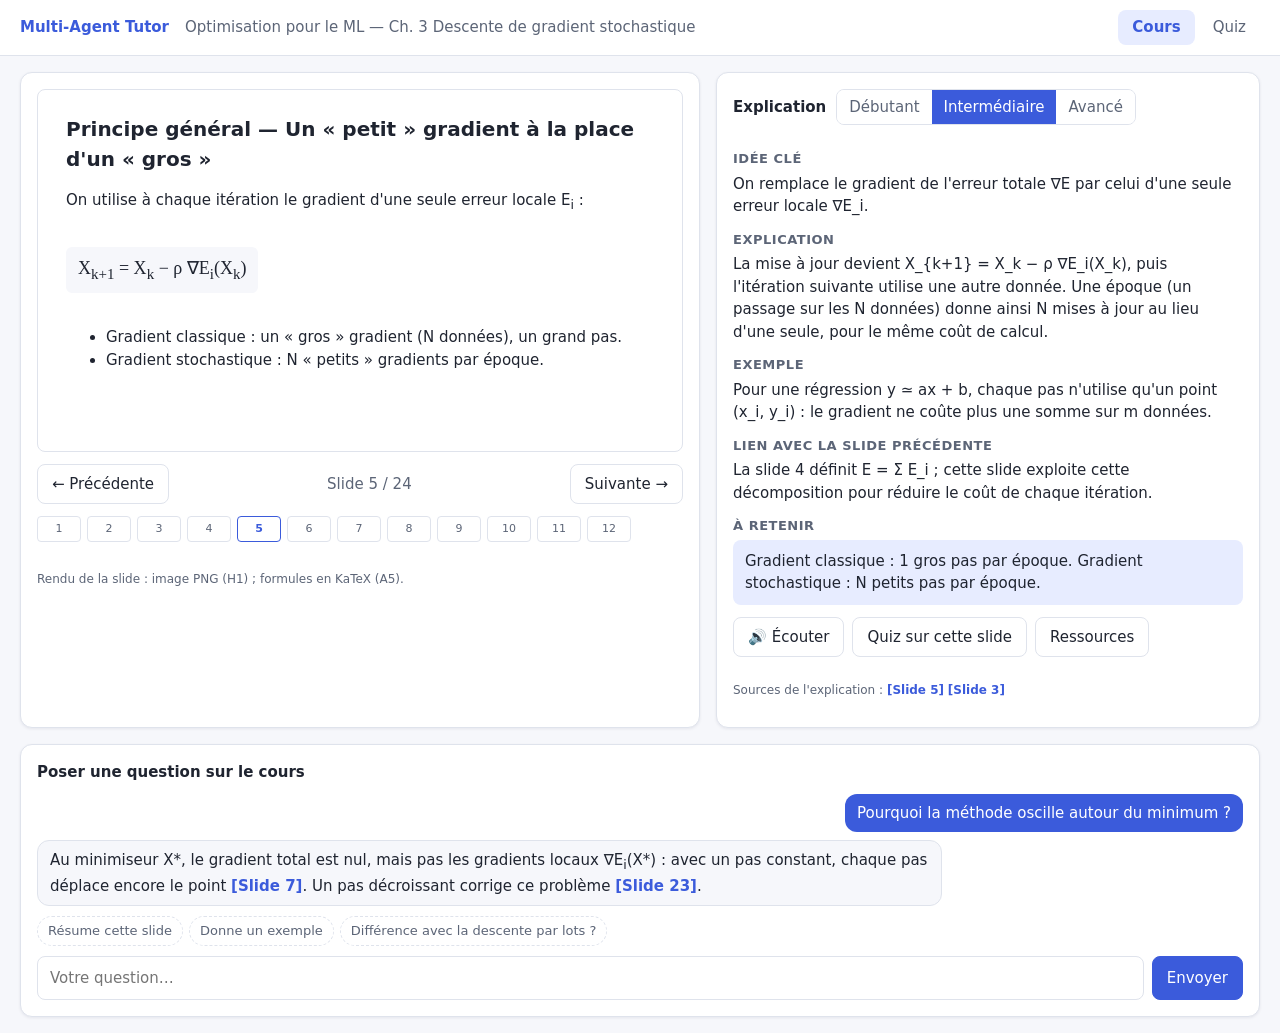
==== docs/maquettes/cours.html @ 53d35fce "[D2] maquettes HTML des pages Cours et Quiz (+ flashcards) pour Ali" ====
<!doctype html>
<html lang="fr">
<head>
<meta charset="utf-8">
<meta name="viewport" content="width=device-width, initial-scale=1">
<title>Maquette D2 — Page Cours</title>
<link rel="stylesheet" href="maquettes.css">
</head>
<body>
<!-- D2 — Maquette de la page Cours (pour Ali, A5).
     Données d'exemple : cours ml_gradient_stochastique_esprit_fr, slide 5. -->
<header class="barre">
  <span class="logo">Multi-Agent Tutor</span>
  <span class="titre-cours">Optimisation pour le ML — Ch. 3 Descente de gradient stochastique</span>
  <nav class="onglets">
    <a href="cours.html" class="actif">Cours</a>
    <a href="quiz.html">Quiz</a>
  </nav>
</header>

<main class="page-cours">
  <!-- Gauche : la slide et la navigation slide par slide -->
  <section class="carte zone-slide" aria-label="Slide courante">
    <div class="slide">
      <h3>Principe général — Un « petit » gradient à la place d'un « gros »</h3>
      <p>On utilise à chaque itération le gradient d'une seule erreur locale E<sub>i</sub> :</p>
      <p class="formule">X<sub>k+1</sub> = X<sub>k</sub> − ρ ∇E<sub>i</sub>(X<sub>k</sub>)</p>
      <ul>
        <li>Gradient classique : un « gros » gradient (N données), un grand pas.</li>
        <li>Gradient stochastique : N « petits » gradients par époque.</li>
      </ul>
    </div>
    <div class="navigation">
      <button class="bouton" id="precedente">← Précédente</button>
      <span class="position" id="position">Slide 5 / 24</span>
      <button class="bouton" id="suivante">Suivante →</button>
    </div>
    <div class="miniatures" aria-label="Miniatures">
      <span>1</span><span>2</span><span>3</span><span>4</span><span class="courante">5</span><span>6</span><span>7</span><span>8</span><span>9</span><span>10</span><span>11</span><span>12</span>
    </div>
    <p class="note">Rendu de la slide : image PNG (H1) ; formules en KaTeX (A5).</p>
  </section>

  <!-- Droite : explication de l'agent Explainer (O2), 3 niveaux -->
  <section class="carte zone-explication" aria-label="Explication">
    <div style="display:flex;align-items:center;gap:10px;flex-wrap:wrap">
      <strong>Explication</strong>
      <div class="niveaux" role="group" aria-label="Niveau">
        <button data-niveau="debutant">Débutant</button>
        <button data-niveau="intermediaire" class="actif">Intermédiaire</button>
        <button data-niveau="avance">Avancé</button>
      </div>
    </div>
    <div class="explication" id="explication"></div>
    <div class="outils">
      <button class="bouton">🔊 Écouter</button>
      <button class="bouton">Quiz sur cette slide</button>
      <button class="bouton">Ressources</button>
    </div>
    <p class="note">Sources de l'explication : <a class="source" href="#">[Slide 5]</a> <a class="source" href="#">[Slide 3]</a></p>
  </section>

  <!-- Bas : chat Q&A (B3) avec citations [Slide N] -->
  <section class="carte zone-chat" aria-label="Chat">
    <strong>Poser une question sur le cours</strong>
    <div class="messages">
      <div class="message utilisateur">Pourquoi la méthode oscille autour du minimum ?</div>
      <div class="message tuteur">Au minimiseur X*, le gradient total est nul, mais pas les gradients locaux ∇E<sub>i</sub>(X*) : avec un pas constant, chaque pas déplace encore le point <a class="source" href="#">[Slide 7]</a>. Un pas décroissant corrige ce problème <a class="source" href="#">[Slide 23]</a>.</div>
    </div>
    <div class="suggestions">
      <button>Résume cette slide</button>
      <button>Donne un exemple</button>
      <button>Différence avec la descente par lots ?</button>
    </div>
    <form class="saisie" onsubmit="return false">
      <input type="text" placeholder="Votre question…" aria-label="Votre question">
      <button class="bouton primaire">Envoyer</button>
    </form>
  </section>
</main>

<script>
  // Contenu d'exemple : structure de l'Explainer (O2) — idée clé, explication, exemple, lien, à retenir.
  const textes = {
    debutant: {
      idee: "Au lieu de regarder toutes les données avant chaque pas, on en regarde une seule.",
      explication: "Imaginez descendre une colline dans le brouillard : plutôt que d'interroger 1 000 personnes sur la pente, vous demandez à une seule personne à chaque pas. Chaque conseil est moins précis, mais vous avancez beaucoup plus vite.",
      exemple: "Avec 1 million de photos, la méthode classique les parcourt toutes pour faire un seul pas ; la méthode stochastique fait 1 million de petits pas pendant le même temps.",
      lien: "La slide précédente montrait l'erreur totale E comme une somme d'erreurs locales E_i : ici, on n'utilise qu'un seul de ces morceaux à la fois.",
      retenir: "Un petit pas par donnée, beaucoup de pas : plus rapide, mais plus « bruité »."
    },
    intermediaire: {
      idee: "On remplace le gradient de l'erreur totale ∇E par celui d'une seule erreur locale ∇E_i.",
      explication: "La mise à jour devient X_{k+1} = X_k − ρ ∇E_i(X_k), puis l'itération suivante utilise une autre donnée. Une époque (un passage sur les N données) donne ainsi N mises à jour au lieu d'une seule, pour le même coût de calcul.",
      exemple: "Pour une régression y ≃ ax + b, chaque pas n'utilise qu'un point (x_i, y_i) : le gradient ne coûte plus une somme sur m données.",
      lien: "La slide 4 définit E = Σ E_i ; cette slide exploite cette décomposition pour réduire le coût de chaque itération.",
      retenir: "Gradient classique : 1 gros pas par époque. Gradient stochastique : N petits pas par époque."
    },
    avance: {
      idee: "∇E_I, avec I tiré uniformément, est un estimateur sans biais de (1/N) ∇E.",
      explication: "E[∇E_I(X)] = (1/N) Σ ∇E_i(X) = (1/N) ∇E(X) : en moyenne, un pas stochastique est un pas de descente classique (à l'échelle 1/N près). La variance de l'estimateur rend la trajectoire bruitée ; au minimiseur, ∇E(X*) = 0 mais ∇E_i(X*) ≠ 0, d'où une oscillation à pas constant.",
      exemple: "Coût par itération O(1) au lieu de O(N) ; la convergence vers X* demande un pas décroissant vérifiant Σ ρ_k = ∞ et Σ ρ_k² < ∞.",
      lien: "Formalise la slide 3 (coût de la somme sur m données) et prépare la slide 7 (pourquoi la méthode fonctionne).",
      retenir: "Estimateur sans biais, mais de variance non nulle : compromis vitesse / précision, réglé par ρ."
    }
  };
  const zone = document.getElementById("explication");
  function afficher(niveau) {
    const t = textes[niveau];
    zone.innerHTML =
      `<h4>Idée clé</h4><p>${t.idee}</p>` +
      `<h4>Explication</h4><p>${t.explication}</p>` +
      `<h4>Exemple</h4><p>${t.exemple}</p>` +
      `<h4>Lien avec la slide précédente</h4><p>${t.lien}</p>` +
      `<h4>À retenir</h4><p class="a-retenir">${t.retenir}</p>`;
    document.querySelectorAll(".niveaux button").forEach(b => b.classList.toggle("actif", b.dataset.niveau === niveau));
  }
  document.querySelectorAll(".niveaux button").forEach(b => b.addEventListener("click", () => afficher(b.dataset.niveau)));
  afficher("intermediaire");

  // Navigation factice (la maquette ne contient qu'une slide).
  let numero = 5;
  const total = 24;
  const position = document.getElementById("position");
  function bouger(delta) {
    numero = Math.min(total, Math.max(1, numero + delta));
    position.textContent = `Slide ${numero} / ${total}`;
  }
  document.getElementById("precedente").addEventListener("click", () => bouger(-1));
  document.getElementById("suivante").addEventListener("click", () => bouger(1));
</script>
</body>
</html>
---- docs/maquettes/maquettes.css ----
/* D2 — Styles communs des maquettes (Cours, Quiz).
   Couleurs provisoires : à remplacer par la charte de Both (D1, docs/charte.md). */
:root {
  --fond: #f6f7fb;
  --surface: #ffffff;
  --bord: #dfe3ec;
  --texte: #1f2430;
  --texte-doux: #5c6577;
  --primaire: #3b5bdb;
  --primaire-doux: #e7ecff;
  --succes: #2f9e44;
  --succes-doux: #e6f6ea;
  --erreur: #e03131;
  --erreur-doux: #fdeaea;
  --rayon: 12px;
  --ombre: 0 1px 3px rgba(20, 30, 60, 0.08);
}
* { box-sizing: border-box; }
body {
  margin: 0;
  font-family: "Segoe UI", system-ui, -apple-system, sans-serif;
  background: var(--fond);
  color: var(--texte);
  font-size: 15px;
  line-height: 1.5;
}

/* Barre du haut */
.barre {
  display: flex; align-items: center; gap: 16px;
  padding: 10px 20px; background: var(--surface); border-bottom: 1px solid var(--bord);
}
.logo { font-weight: 700; color: var(--primaire); }
.titre-cours { color: var(--texte-doux); }
.onglets { margin-left: auto; display: flex; gap: 4px; }
.onglets a {
  padding: 6px 14px; border-radius: 8px; text-decoration: none; color: var(--texte-doux);
}
.onglets a.actif { background: var(--primaire-doux); color: var(--primaire); font-weight: 600; }

/* Éléments communs */
.carte { background: var(--surface); border: 1px solid var(--bord); border-radius: var(--rayon); box-shadow: var(--ombre); }
.bouton {
  border: 1px solid var(--bord); background: var(--surface); color: var(--texte);
  padding: 8px 14px; border-radius: 8px; cursor: pointer; font: inherit;
}
.bouton.primaire { background: var(--primaire); border-color: var(--primaire); color: #fff; }
.bouton:disabled { opacity: 0.45; cursor: default; }
.etiquette {
  display: inline-block; padding: 2px 8px; border-radius: 999px; font-size: 12px;
  background: var(--primaire-doux); color: var(--primaire);
}
.note { font-size: 12px; color: var(--texte-doux); }
.source { color: var(--primaire); font-weight: 600; text-decoration: none; }

/* ----- Page Cours ----- */
.page-cours {
  display: grid; gap: 16px; padding: 16px 20px;
  grid-template-columns: minmax(0, 1.25fr) minmax(0, 1fr);
  grid-template-rows: auto auto;
  max-width: 1400px; margin: 0 auto;
}
.zone-slide { padding: 16px; display: flex; flex-direction: column; gap: 12px; }
.slide {
  aspect-ratio: 16 / 9; border: 1px solid var(--bord); border-radius: 8px;
  background: #fff; padding: 24px 28px; overflow: hidden;
}
.slide h3 { margin: 0 0 10px; font-size: 20px; }
.slide .formule {
  font-family: "Cambria Math", "Times New Roman", serif; font-size: 18px;
  background: var(--fond); padding: 8px 12px; border-radius: 6px; display: inline-block;
}
.navigation { display: flex; align-items: center; gap: 8px; }
.navigation .position { margin: 0 auto; color: var(--texte-doux); }
.miniatures { display: flex; gap: 6px; overflow-x: auto; padding-bottom: 4px; }
.miniatures span {
  flex: 0 0 44px; height: 26px; border: 1px solid var(--bord); border-radius: 4px;
  font-size: 11px; display: grid; place-items: center; color: var(--texte-doux); background: #fff;
}
.miniatures span.courante { border-color: var(--primaire); color: var(--primaire); font-weight: 700; }

.zone-explication { padding: 16px; display: flex; flex-direction: column; gap: 12px; }
.niveaux { display: inline-flex; border: 1px solid var(--bord); border-radius: 8px; overflow: hidden; }
.niveaux button {
  border: 0; background: var(--surface); padding: 6px 12px; cursor: pointer; font: inherit; color: var(--texte-doux);
}
.niveaux button.actif { background: var(--primaire); color: #fff; }
.explication h4 { margin: 12px 0 4px; font-size: 13px; text-transform: uppercase; letter-spacing: 0.04em; color: var(--texte-doux); }
.explication p { margin: 0; }
.a-retenir { background: var(--primaire-doux); border-radius: 8px; padding: 10px 12px; }
.outils { display: flex; gap: 8px; flex-wrap: wrap; }

.zone-chat { grid-column: 1 / -1; padding: 16px; display: flex; flex-direction: column; gap: 10px; }
.messages { display: flex; flex-direction: column; gap: 8px; max-height: 220px; overflow-y: auto; }
.message { max-width: 75%; padding: 8px 12px; border-radius: 12px; }
.message.utilisateur { align-self: flex-end; background: var(--primaire); color: #fff; }
.message.tuteur { align-self: flex-start; background: var(--fond); border: 1px solid var(--bord); }
.saisie { display: flex; gap: 8px; }
.saisie input {
  flex: 1; padding: 10px 12px; border: 1px solid var(--bord); border-radius: 8px; font: inherit;
}
.suggestions { display: flex; gap: 6px; flex-wrap: wrap; }
.suggestions button {
  border: 1px dashed var(--bord); background: transparent; border-radius: 999px; padding: 4px 10px;
  cursor: pointer; font: inherit; font-size: 13px; color: var(--texte-doux);
}

/* ----- Page Quiz ----- */
.page-quiz { max-width: 760px; margin: 0 auto; padding: 20px; display: flex; flex-direction: column; gap: 16px; }
.entete-quiz { display: flex; align-items: center; gap: 12px; }
.modes { margin-left: auto; }
.progression { height: 6px; background: var(--bord); border-radius: 999px; overflow: hidden; }
.progression div { height: 100%; background: var(--primaire); }
.question { padding: 20px; display: flex; flex-direction: column; gap: 14px; }
.question h2 { margin: 0; font-size: 19px; }
.choix { display: flex; flex-direction: column; gap: 8px; }
.choix button {
  text-align: left; padding: 12px 14px; border: 1px solid var(--bord); border-radius: 10px;
  background: var(--surface); cursor: pointer; font: inherit;
}
.choix button.bonne { border-color: var(--succes); background: var(--succes-doux); }
.choix button.mauvaise { border-color: var(--erreur); background: var(--erreur-doux); }
.feedback { border-radius: 10px; padding: 12px 14px; display: none; }
.feedback.visible { display: block; }
.feedback.ok { background: var(--succes-doux); }
.feedback.ko { background: var(--erreur-doux); }
.pied-quiz { display: flex; justify-content: space-between; align-items: center; }

.score { padding: 24px; text-align: center; display: none; }
.score .valeur { font-size: 44px; font-weight: 700; color: var(--primaire); }
.score ul { text-align: left; display: inline-block; }

.flashcards { display: none; flex-direction: column; align-items: center; gap: 14px; }
.flashcard {
  width: 100%; min-height: 220px; padding: 28px; display: grid; place-items: center; text-align: center;
  cursor: pointer; font-size: 18px;
}
.flashcard .face { color: var(--texte-doux); font-size: 12px; text-transform: uppercase; display: block; margin-bottom: 8px; }
.evaluation { display: flex; gap: 8px; }

@media (max-width: 900px) {
  .page-cours { grid-template-columns: minmax(0, 1fr); padding: 12px 16px; }
  .barre { flex-wrap: wrap; }
  .slide { aspect-ratio: auto; }
}
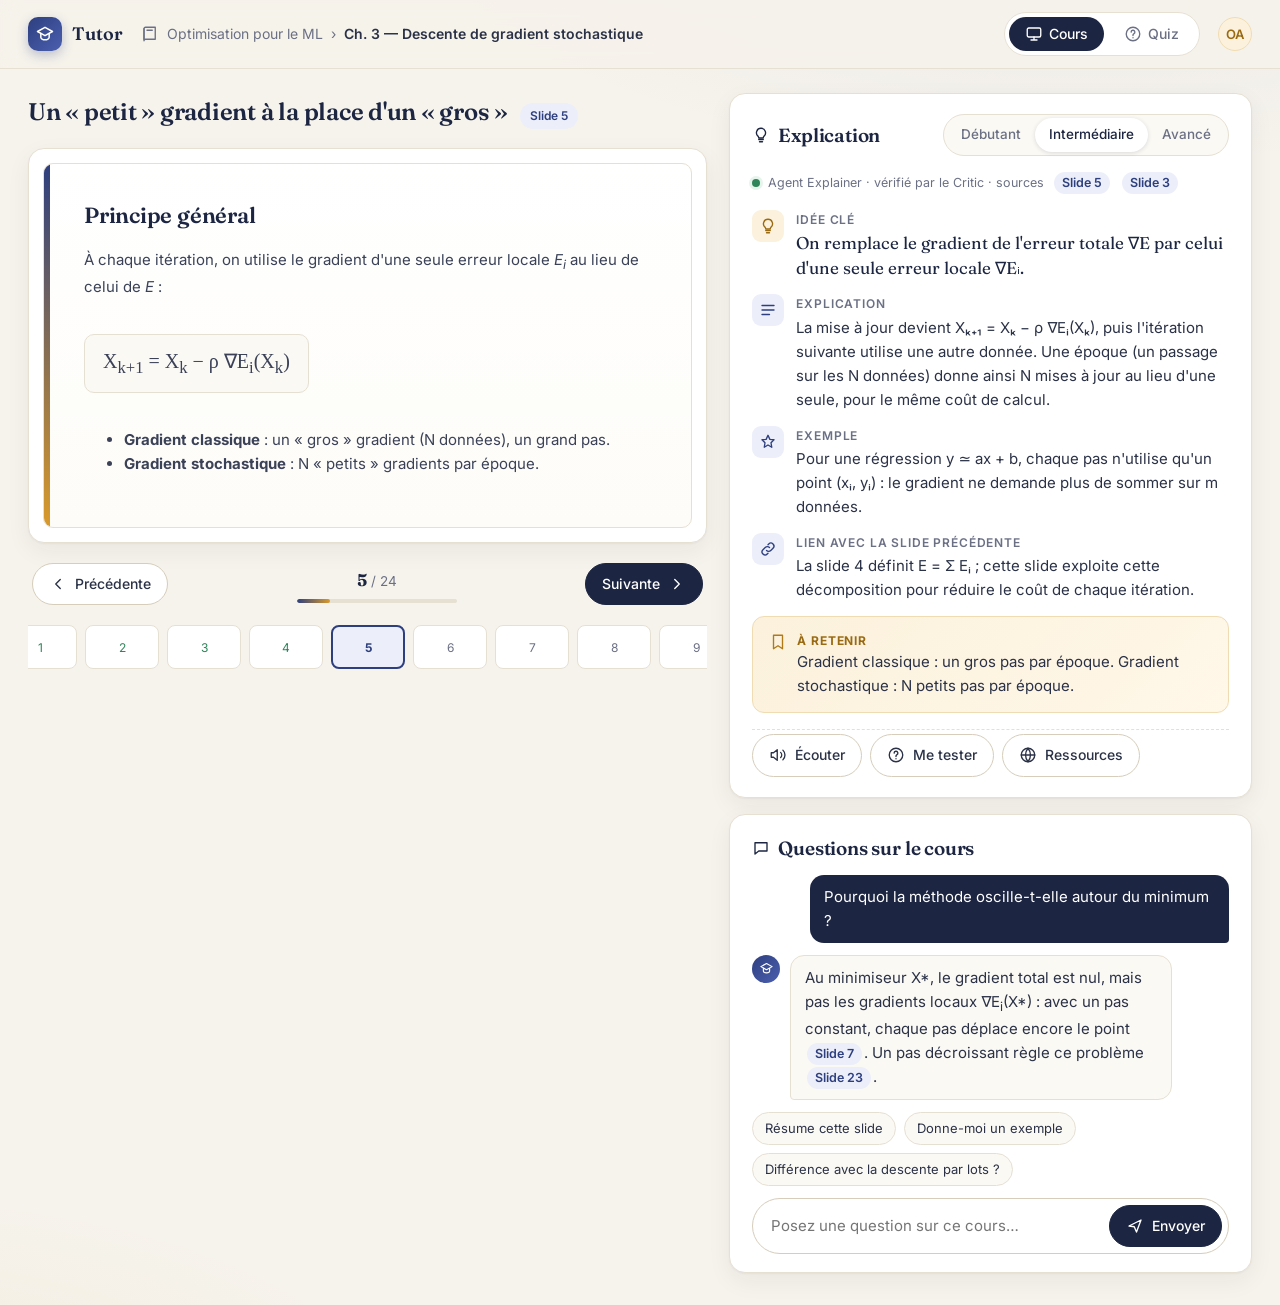
==== commit 25a2e625: "[D2] maquettes Cours et Quiz : design élégant (Fraunces/Inter, palette encre et ambre)" ====
--- a/docs/maquettes/cours.html
+++ b/docs/maquettes/cours.html
@@ -4,130 +4,179 @@
 <meta charset="utf-8">
 <meta name="viewport" content="width=device-width, initial-scale=1">
 <title>Maquette D2 — Page Cours</title>
+<link rel="preconnect" href="https://fonts.googleapis.com">
+<link href="https://fonts.googleapis.com/css2?family=Fraunces:opsz,wght@9..144,500;9..144,600&family=Inter:wght@400;500;600;700&display=swap" rel="stylesheet">
 <link rel="stylesheet" href="maquettes.css">
 </head>
 <body>
 <!-- D2 — Maquette de la page Cours (pour Ali, A5).
      Données d'exemple : cours ml_gradient_stochastique_esprit_fr, slide 5. -->
+<svg width="0" height="0" style="position:absolute" aria-hidden="true">
+  <symbol id="i-livre" viewBox="0 0 24 24"><path d="M4 5a2 2 0 0 1 2-2h13v16H6a2 2 0 0 0-2 2z"/><path d="M4 19V5"/><path d="M8 7h7"/></symbol>
+  <symbol id="i-cours" viewBox="0 0 24 24"><rect x="3" y="4" width="18" height="12" rx="2"/><path d="M8 20h8M12 16v4"/></symbol>
+  <symbol id="i-quiz" viewBox="0 0 24 24"><circle cx="12" cy="12" r="9"/><path d="M9.5 9.5a2.5 2.5 0 1 1 3.5 2.3c-.6.3-1 .9-1 1.6V14"/><path d="M12 17h.01"/></symbol>
+  <symbol id="i-gauche" viewBox="0 0 24 24"><path d="M15 6l-6 6 6 6"/></symbol>
+  <symbol id="i-droite" viewBox="0 0 24 24"><path d="M9 6l6 6-6 6"/></symbol>
+  <symbol id="i-ampoule" viewBox="0 0 24 24"><path d="M9 18h6M10 21h4"/><path d="M12 3a6 6 0 0 0-4 10.5c.7.7 1 1.4 1 2.5h6c0-1.1.3-1.8 1-2.5A6 6 0 0 0 12 3z"/></symbol>
+  <symbol id="i-texte" viewBox="0 0 24 24"><path d="M4 6h16M4 12h16M4 18h10"/></symbol>
+  <symbol id="i-exemple" viewBox="0 0 24 24"><path d="M12 3l2.5 5.5L20 9l-4 4 1 6-5-3-5 3 1-6-4-4 5.5-.5z"/></symbol>
+  <symbol id="i-lien" viewBox="0 0 24 24"><path d="M10 14a4 4 0 0 0 5.7 0l3-3a4 4 0 0 0-5.7-5.7l-1 1"/><path d="M14 10a4 4 0 0 0-5.7 0l-3 3a4 4 0 0 0 5.7 5.7l1-1"/></symbol>
+  <symbol id="i-marque" viewBox="0 0 24 24"><path d="M6 3h12v18l-6-4-6 4z"/></symbol>
+  <symbol id="i-son" viewBox="0 0 24 24"><path d="M11 5L6 9H3v6h3l5 4z"/><path d="M15.5 8.5a5 5 0 0 1 0 7M18.5 5.5a9 9 0 0 1 0 13"/></symbol>
+  <symbol id="i-ressource" viewBox="0 0 24 24"><circle cx="12" cy="12" r="9"/><path d="M3 12h18M12 3a14 14 0 0 1 0 18M12 3a14 14 0 0 0 0 18"/></symbol>
+  <symbol id="i-chat" viewBox="0 0 24 24"><path d="M4 5h16v11H9l-5 4z"/></symbol>
+  <symbol id="i-envoyer" viewBox="0 0 24 24"><path d="M4 12l16-8-6 16-3-7z"/></symbol>
+  <symbol id="i-tuteur" viewBox="0 0 24 24"><path d="M3 9l9-5 9 5-9 5z"/><path d="M7 11.5V16c0 1.5 2.2 3 5 3s5-1.5 5-3v-4.5"/></symbol>
+</svg>
+
 <header class="barre">
-  <span class="logo">Multi-Agent Tutor</span>
-  <span class="titre-cours">Optimisation pour le ML — Ch. 3 Descente de gradient stochastique</span>
+  <a class="marque" href="cours.html">
+    <span class="marque-logo"><svg class="icone"><use href="#i-tuteur"/></svg></span>
+    <span class="marque-nom">Tutor</span>
+  </a>
+  <div class="fil">
+    <svg class="icone"><use href="#i-livre"/></svg>
+    <span>Optimisation pour le ML</span><span>›</span>
+    <strong>Ch. 3 — Descente de gradient stochastique</strong>
+  </div>
   <nav class="onglets">
-    <a href="cours.html" class="actif">Cours</a>
-    <a href="quiz.html">Quiz</a>
+    <a href="cours.html" class="actif"><svg class="icone"><use href="#i-cours"/></svg>Cours</a>
+    <a href="quiz.html"><svg class="icone"><use href="#i-quiz"/></svg>Quiz</a>
   </nav>
+  <span class="avatar" title="Étudiant">OA</span>
 </header>
 
 <main class="page-cours">
-  <!-- Gauche : la slide et la navigation slide par slide -->
-  <section class="carte zone-slide" aria-label="Slide courante">
-    <div class="slide">
-      <h3>Principe général — Un « petit » gradient à la place d'un « gros »</h3>
-      <p>On utilise à chaque itération le gradient d'une seule erreur locale E<sub>i</sub> :</p>
-      <p class="formule">X<sub>k+1</sub> = X<sub>k</sub> − ρ ∇E<sub>i</sub>(X<sub>k</sub>)</p>
-      <ul>
-        <li>Gradient classique : un « gros » gradient (N données), un grand pas.</li>
-        <li>Gradient stochastique : N « petits » gradients par époque.</li>
-      </ul>
+  <!-- Gauche : la slide et la navigation -->
+  <div class="colonne">
+    <div class="entete-slide">
+      <h1>Un « petit » gradient à la place d'un « gros »</h1>
+      <span class="pastille">Slide 5</span>
     </div>
+    <section class="carte cadre-slide" aria-label="Slide courante">
+      <div class="slide">
+        <h3>Principe général</h3>
+        <p>À chaque itération, on utilise le gradient d'une seule erreur locale <em>E<sub>i</sub></em> au lieu de celui de <em>E</em> :</p>
+        <p class="formule">X<sub>k+1</sub> = X<sub>k</sub> − ρ ∇E<sub>i</sub>(X<sub>k</sub>)</p>
+        <ul>
+          <li><strong>Gradient classique</strong> : un « gros » gradient (N données), un grand pas.</li>
+          <li><strong>Gradient stochastique</strong> : N « petits » gradients par époque.</li>
+        </ul>
+      </div>
+    </section>
     <div class="navigation">
-      <button class="bouton" id="precedente">← Précédente</button>
-      <span class="position" id="position">Slide 5 / 24</span>
-      <button class="bouton" id="suivante">Suivante →</button>
+      <button class="bouton" id="precedente"><svg class="icone"><use href="#i-gauche"/></svg>Précédente</button>
+      <div class="position">
+        <div><strong id="numero">5</strong> / 24</div>
+        <div class="barre-progression"><div id="progression" style="width:21%"></div></div>
+      </div>
+      <button class="bouton primaire" id="suivante">Suivante<svg class="icone"><use href="#i-droite"/></svg></button>
     </div>
-    <div class="miniatures" aria-label="Miniatures">
-      <span>1</span><span>2</span><span>3</span><span>4</span><span class="courante">5</span><span>6</span><span>7</span><span>8</span><span>9</span><span>10</span><span>11</span><span>12</span>
-    </div>
-    <p class="note">Rendu de la slide : image PNG (H1) ; formules en KaTeX (A5).</p>
-  </section>
+    <div class="miniatures" id="miniatures" aria-label="Miniatures des slides"></div>
+  </div>
 
-  <!-- Droite : explication de l'agent Explainer (O2), 3 niveaux -->
-  <section class="carte zone-explication" aria-label="Explication">
-    <div style="display:flex;align-items:center;gap:10px;flex-wrap:wrap">
-      <strong>Explication</strong>
-      <div class="niveaux" role="group" aria-label="Niveau">
-        <button data-niveau="debutant">Débutant</button>
-        <button data-niveau="intermediaire" class="actif">Intermédiaire</button>
-        <button data-niveau="avance">Avancé</button>
+  <!-- Droite : explication (Explainer, O2) -->
+  <div class="colonne">
+    <section class="carte panneau" aria-label="Explication">
+      <div class="panneau-titre">
+        <h2><svg class="icone"><use href="#i-ampoule"/></svg>Explication</h2>
+        <div class="segment" role="group" aria-label="Niveau">
+          <button data-niveau="debutant">Débutant</button>
+          <button data-niveau="intermediaire" class="actif">Intermédiaire</button>
+          <button data-niveau="avance">Avancé</button>
+        </div>
       </div>
-    </div>
-    <div class="explication" id="explication"></div>
-    <div class="outils">
-      <button class="bouton">🔊 Écouter</button>
-      <button class="bouton">Quiz sur cette slide</button>
-      <button class="bouton">Ressources</button>
-    </div>
-    <p class="note">Sources de l'explication : <a class="source" href="#">[Slide 5]</a> <a class="source" href="#">[Slide 3]</a></p>
-  </section>
+      <div class="agent"><span class="point"></span>Agent Explainer · vérifié par le Critic · sources <a class="source" href="#">Slide 5</a><a class="source" href="#">Slide 3</a></div>
+      <div id="explication" style="display:flex;flex-direction:column;gap:14px"></div>
+      <div class="outils">
+        <button class="bouton"><svg class="icone"><use href="#i-son"/></svg>Écouter</button>
+        <button class="bouton"><svg class="icone"><use href="#i-quiz"/></svg>Me tester</button>
+        <button class="bouton"><svg class="icone"><use href="#i-ressource"/></svg>Ressources</button>
+      </div>
+    </section>
 
-  <!-- Bas : chat Q&A (B3) avec citations [Slide N] -->
-  <section class="carte zone-chat" aria-label="Chat">
-    <strong>Poser une question sur le cours</strong>
-    <div class="messages">
-      <div class="message utilisateur">Pourquoi la méthode oscille autour du minimum ?</div>
-      <div class="message tuteur">Au minimiseur X*, le gradient total est nul, mais pas les gradients locaux ∇E<sub>i</sub>(X*) : avec un pas constant, chaque pas déplace encore le point <a class="source" href="#">[Slide 7]</a>. Un pas décroissant corrige ce problème <a class="source" href="#">[Slide 23]</a>.</div>
-    </div>
-    <div class="suggestions">
-      <button>Résume cette slide</button>
-      <button>Donne un exemple</button>
-      <button>Différence avec la descente par lots ?</button>
-    </div>
-    <form class="saisie" onsubmit="return false">
-      <input type="text" placeholder="Votre question…" aria-label="Votre question">
-      <button class="bouton primaire">Envoyer</button>
-    </form>
-  </section>
+    <!-- Chat Q&A (B3) -->
+    <section class="carte chat" aria-label="Questions">
+      <div class="panneau-titre"><h2><svg class="icone"><use href="#i-chat"/></svg>Questions sur le cours</h2></div>
+      <div class="messages">
+        <div class="message utilisateur"><div class="bulle">Pourquoi la méthode oscille-t-elle autour du minimum ?</div></div>
+        <div class="message tuteur">
+          <span class="mini-avatar"><svg class="icone"><use href="#i-tuteur"/></svg></span>
+          <div class="bulle">Au minimiseur X*, le gradient total est nul, mais pas les gradients locaux ∇E<sub>i</sub>(X*) : avec un pas constant, chaque pas déplace encore le point <a class="source" href="#">Slide 7</a>. Un pas décroissant règle ce problème <a class="source" href="#">Slide 23</a>.</div>
+        </div>
+      </div>
+      <div class="suggestions">
+        <button>Résume cette slide</button>
+        <button>Donne-moi un exemple</button>
+        <button>Différence avec la descente par lots ?</button>
+      </div>
+      <form class="saisie" onsubmit="return false">
+        <input type="text" placeholder="Posez une question sur ce cours…" aria-label="Votre question">
+        <button class="bouton primaire"><svg class="icone"><use href="#i-envoyer"/></svg>Envoyer</button>
+      </form>
+    </section>
+  </div>
 </main>
 
 <script>
-  // Contenu d'exemple : structure de l'Explainer (O2) — idée clé, explication, exemple, lien, à retenir.
+  // Contenu d'exemple suivant la structure de l'Explainer (O2).
   const textes = {
     debutant: {
-      idee: "Au lieu de regarder toutes les données avant chaque pas, on en regarde une seule.",
-      explication: "Imaginez descendre une colline dans le brouillard : plutôt que d'interroger 1 000 personnes sur la pente, vous demandez à une seule personne à chaque pas. Chaque conseil est moins précis, mais vous avancez beaucoup plus vite.",
-      exemple: "Avec 1 million de photos, la méthode classique les parcourt toutes pour faire un seul pas ; la méthode stochastique fait 1 million de petits pas pendant le même temps.",
-      lien: "La slide précédente montrait l'erreur totale E comme une somme d'erreurs locales E_i : ici, on n'utilise qu'un seul de ces morceaux à la fois.",
+      idee: "Au lieu de regarder toutes les données avant chaque pas, on n'en regarde qu'une seule.",
+      explication: "Imaginez descendre une colline dans le brouillard : plutôt que d'interroger mille personnes sur la pente, vous en interrogez une seule à chaque pas. Chaque conseil est moins précis, mais vous avancez bien plus vite.",
+      exemple: "Avec un million de photos, la méthode classique les parcourt toutes pour faire un seul pas ; la méthode stochastique fait un million de petits pas dans le même temps.",
+      lien: "La slide précédente décomposait l'erreur totale E en une somme d'erreurs locales E_i : on n'utilise ici qu'un seul de ces morceaux à la fois.",
       retenir: "Un petit pas par donnée, beaucoup de pas : plus rapide, mais plus « bruité »."
     },
     intermediaire: {
-      idee: "On remplace le gradient de l'erreur totale ∇E par celui d'une seule erreur locale ∇E_i.",
-      explication: "La mise à jour devient X_{k+1} = X_k − ρ ∇E_i(X_k), puis l'itération suivante utilise une autre donnée. Une époque (un passage sur les N données) donne ainsi N mises à jour au lieu d'une seule, pour le même coût de calcul.",
-      exemple: "Pour une régression y ≃ ax + b, chaque pas n'utilise qu'un point (x_i, y_i) : le gradient ne coûte plus une somme sur m données.",
-      lien: "La slide 4 définit E = Σ E_i ; cette slide exploite cette décomposition pour réduire le coût de chaque itération.",
-      retenir: "Gradient classique : 1 gros pas par époque. Gradient stochastique : N petits pas par époque."
+      idee: "On remplace le gradient de l'erreur totale ∇E par celui d'une seule erreur locale ∇Eᵢ.",
+      explication: "La mise à jour devient Xₖ₊₁ = Xₖ − ρ ∇Eᵢ(Xₖ), puis l'itération suivante utilise une autre donnée. Une époque (un passage sur les N données) donne ainsi N mises à jour au lieu d'une seule, pour le même coût de calcul.",
+      exemple: "Pour une régression y ≃ ax + b, chaque pas n'utilise qu'un point (xᵢ, yᵢ) : le gradient ne demande plus de sommer sur m données.",
+      lien: "La slide 4 définit E = Σ Eᵢ ; cette slide exploite cette décomposition pour réduire le coût de chaque itération.",
+      retenir: "Gradient classique : un gros pas par époque. Gradient stochastique : N petits pas par époque."
     },
     avance: {
-      idee: "∇E_I, avec I tiré uniformément, est un estimateur sans biais de (1/N) ∇E.",
-      explication: "E[∇E_I(X)] = (1/N) Σ ∇E_i(X) = (1/N) ∇E(X) : en moyenne, un pas stochastique est un pas de descente classique (à l'échelle 1/N près). La variance de l'estimateur rend la trajectoire bruitée ; au minimiseur, ∇E(X*) = 0 mais ∇E_i(X*) ≠ 0, d'où une oscillation à pas constant.",
-      exemple: "Coût par itération O(1) au lieu de O(N) ; la convergence vers X* demande un pas décroissant vérifiant Σ ρ_k = ∞ et Σ ρ_k² < ∞.",
+      idee: "Avec I tiré uniformément, ∇E_I est un estimateur sans biais de (1/N) ∇E.",
+      explication: "E[∇E_I(X)] = (1/N) Σ ∇Eᵢ(X) = (1/N) ∇E(X) : en moyenne, un pas stochastique est un pas de descente classique, à l'échelle 1/N près. La variance de l'estimateur rend la trajectoire bruitée ; au minimiseur, ∇E(X*) = 0 mais ∇Eᵢ(X*) ≠ 0, d'où l'oscillation à pas constant.",
+      exemple: "Coût par itération O(1) au lieu de O(N) ; converger vers X* demande un pas décroissant tel que Σ ρₖ = ∞ et Σ ρₖ² < ∞.",
       lien: "Formalise la slide 3 (coût de la somme sur m données) et prépare la slide 7 (pourquoi la méthode fonctionne).",
-      retenir: "Estimateur sans biais, mais de variance non nulle : compromis vitesse / précision, réglé par ρ."
+      retenir: "Estimateur sans biais mais de variance non nulle : le pas ρ règle le compromis entre vitesse et précision."
     }
   };
-  const zone = document.getElementById("explication");
+  const bloc = (classe, icone, titre, texte) =>
+    `<div class="bloc ${classe}"><span class="bloc-icone"><svg class="icone"><use href="#${icone}"/></svg></span><div><h4>${titre}</h4><p>${texte}</p></div></div>`;
   function afficher(niveau) {
     const t = textes[niveau];
-    zone.innerHTML =
-      `<h4>Idée clé</h4><p>${t.idee}</p>` +
-      `<h4>Explication</h4><p>${t.explication}</p>` +
-      `<h4>Exemple</h4><p>${t.exemple}</p>` +
-      `<h4>Lien avec la slide précédente</h4><p>${t.lien}</p>` +
-      `<h4>À retenir</h4><p class="a-retenir">${t.retenir}</p>`;
-    document.querySelectorAll(".niveaux button").forEach(b => b.classList.toggle("actif", b.dataset.niveau === niveau));
+    document.getElementById("explication").innerHTML =
+      bloc("idee", "i-ampoule", "Idée clé", t.idee) +
+      bloc("", "i-texte", "Explication", t.explication) +
+      bloc("", "i-exemple", "Exemple", t.exemple) +
+      bloc("", "i-lien", "Lien avec la slide précédente", t.lien) +
+      `<div class="a-retenir"><svg class="icone"><use href="#i-marque"/></svg><div><strong>À retenir</strong>${t.retenir}</div></div>`;
+    document.querySelectorAll(".segment button").forEach(b => b.classList.toggle("actif", b.dataset.niveau === niveau));
   }
-  document.querySelectorAll(".niveaux button").forEach(b => b.addEventListener("click", () => afficher(b.dataset.niveau)));
+  document.querySelectorAll(".segment button").forEach(b => b.addEventListener("click", () => afficher(b.dataset.niveau)));
   afficher("intermediaire");
 
-  // Navigation factice (la maquette ne contient qu'une slide).
-  let numero = 5;
-  const total = 24;
-  const position = document.getElementById("position");
-  function bouger(delta) {
-    numero = Math.min(total, Math.max(1, numero + delta));
-    position.textContent = `Slide ${numero} / ${total}`;
+  // Navigation et miniatures (la maquette ne contient qu'une slide).
+  const total = 24; let numero = 5;
+  const mini = document.getElementById("miniatures");
+  for (let n = 1; n <= total; n++) {
+    const s = document.createElement("span");
+    s.className = "miniature"; s.textContent = n; s.addEventListener("click", () => aller(n));
+    mini.appendChild(s);
   }
-  document.getElementById("precedente").addEventListener("click", () => bouger(-1));
-  document.getElementById("suivante").addEventListener("click", () => bouger(1));
+  function aller(n) {
+    numero = Math.min(total, Math.max(1, n));
+    document.getElementById("numero").textContent = numero;
+    document.getElementById("progression").style.width = `${(numero / total) * 100}%`;
+    [...mini.children].forEach((s, i) => { s.classList.toggle("courante", i + 1 === numero); s.classList.toggle("vue", i + 1 < numero); });
+    const cible = mini.children[numero - 1];
+    mini.scrollLeft = cible.offsetLeft - mini.offsetLeft - (mini.clientWidth - cible.offsetWidth) / 2;
+  }
+  document.getElementById("precedente").addEventListener("click", () => aller(numero - 1));
+  document.getElementById("suivante").addEventListener("click", () => aller(numero + 1));
+  aller(5);
 </script>
 </body>
 </html>
--- a/docs/maquettes/maquettes.css
+++ b/docs/maquettes/maquettes.css
@@ -1,145 +1,272 @@
-/* D2 — Styles communs des maquettes (Cours, Quiz).
-   Couleurs provisoires : à remplacer par la charte de Both (D1, docs/charte.md). */
+/* D2 — Maquettes du Multi-Agent Tutor : direction visuelle « bibliothèque calme ».
+   Encre bleu nuit + accent ambre, papier chaud, titres en serif (Fraunces), texte en Inter.
+   Couleurs à aligner sur la charte de Both (D1, docs/charte.md). */
 :root {
-  --fond: #f6f7fb;
+  --papier: #f6f3ec;
   --surface: #ffffff;
-  --bord: #dfe3ec;
-  --texte: #1f2430;
-  --texte-doux: #5c6577;
-  --primaire: #3b5bdb;
-  --primaire-doux: #e7ecff;
-  --succes: #2f9e44;
-  --succes-doux: #e6f6ea;
-  --erreur: #e03131;
-  --erreur-doux: #fdeaea;
-  --rayon: 12px;
-  --ombre: 0 1px 3px rgba(20, 30, 60, 0.08);
+  --surface-2: #fbf9f4;
+  --bord: #e6e0d3;
+  --bord-fort: #d6cdbb;
+  --encre: #1c2541;
+  --texte: #2b3247;
+  --texte-doux: #6b7085;
+  --primaire: #2e3f7f;
+  --primaire-2: #4a5fb0;
+  --primaire-doux: #eceffa;
+  --accent: #d99a2b;
+  --accent-doux: #fbf1dc;
+  --succes: #2f855a;
+  --succes-doux: #e7f4ec;
+  --erreur: #c2453d;
+  --erreur-doux: #fbeceb;
+  --rayon: 16px;
+  --rayon-sm: 10px;
+  --ombre: 0 1px 2px rgba(28, 37, 65, 0.04), 0 8px 24px rgba(28, 37, 65, 0.06);
+  --ombre-forte: 0 18px 40px rgba(28, 37, 65, 0.14);
+  --serif: "Fraunces", Georgia, "Times New Roman", serif;
+  --sans: "Inter", "Segoe UI", system-ui, -apple-system, sans-serif;
 }
 * { box-sizing: border-box; }
+html { -webkit-text-size-adjust: 100%; }
 body {
   margin: 0;
-  font-family: "Segoe UI", system-ui, -apple-system, sans-serif;
-  background: var(--fond);
+  font-family: var(--sans);
+  font-size: 15px;
+  line-height: 1.6;
   color: var(--texte);
-  font-size: 15px;
-  line-height: 1.5;
-}
-
-/* Barre du haut */
+  background:
+    radial-gradient(1200px 500px at 85% -10%, rgba(74, 95, 176, 0.08), transparent 60%),
+    radial-gradient(900px 400px at -10% 110%, rgba(217, 154, 43, 0.08), transparent 60%),
+    var(--papier);
+  min-height: 100vh;
+}
+h1, h2, h3 { font-family: var(--serif); color: var(--encre); font-weight: 600; letter-spacing: -0.01em; }
+svg.icone { width: 18px; height: 18px; flex: none; stroke: currentColor; fill: none; stroke-width: 1.8; stroke-linecap: round; stroke-linejoin: round; }
+
+/* ---------- Barre du haut ---------- */
 .barre {
-  display: flex; align-items: center; gap: 16px;
-  padding: 10px 20px; background: var(--surface); border-bottom: 1px solid var(--bord);
-}
-.logo { font-weight: 700; color: var(--primaire); }
-.titre-cours { color: var(--texte-doux); }
-.onglets { margin-left: auto; display: flex; gap: 4px; }
+  position: sticky; top: 0; z-index: 10;
+  display: flex; align-items: center; gap: 18px;
+  padding: 12px 28px;
+  background: rgba(246, 243, 236, 0.85);
+  backdrop-filter: blur(10px);
+  border-bottom: 1px solid var(--bord);
+}
+.marque { display: flex; align-items: center; gap: 10px; text-decoration: none; }
+.marque-logo {
+  width: 34px; height: 34px; border-radius: 10px; display: grid; place-items: center;
+  background: linear-gradient(135deg, var(--primaire), var(--primaire-2)); color: #fff;
+  box-shadow: 0 4px 12px rgba(46, 63, 127, 0.3);
+}
+.marque-logo svg { width: 20px; height: 20px; }
+.marque-nom { font-family: var(--serif); font-weight: 600; font-size: 18px; color: var(--encre); }
+.fil { display: flex; align-items: center; gap: 8px; color: var(--texte-doux); font-size: 14px; min-width: 0; }
+.fil strong { color: var(--texte); font-weight: 600; white-space: nowrap; overflow: hidden; text-overflow: ellipsis; }
+.onglets { margin-left: auto; display: flex; gap: 4px; padding: 4px; background: var(--surface); border: 1px solid var(--bord); border-radius: 999px; }
 .onglets a {
-  padding: 6px 14px; border-radius: 8px; text-decoration: none; color: var(--texte-doux);
-}
-.onglets a.actif { background: var(--primaire-doux); color: var(--primaire); font-weight: 600; }
-
-/* Éléments communs */
+  display: flex; align-items: center; gap: 6px;
+  padding: 6px 16px; border-radius: 999px; text-decoration: none; color: var(--texte-doux); font-weight: 500; font-size: 14px;
+}
+.onglets a.actif { background: var(--encre); color: #fff; }
+.avatar {
+  width: 34px; height: 34px; border-radius: 50%; display: grid; place-items: center;
+  background: var(--accent-doux); color: #9a6a12; font-weight: 600; font-size: 13px; border: 1px solid #f0dcb2;
+}
+
+/* ---------- Composants ---------- */
 .carte { background: var(--surface); border: 1px solid var(--bord); border-radius: var(--rayon); box-shadow: var(--ombre); }
 .bouton {
-  border: 1px solid var(--bord); background: var(--surface); color: var(--texte);
-  padding: 8px 14px; border-radius: 8px; cursor: pointer; font: inherit;
-}
-.bouton.primaire { background: var(--primaire); border-color: var(--primaire); color: #fff; }
-.bouton:disabled { opacity: 0.45; cursor: default; }
-.etiquette {
-  display: inline-block; padding: 2px 8px; border-radius: 999px; font-size: 12px;
-  background: var(--primaire-doux); color: var(--primaire);
-}
-.note { font-size: 12px; color: var(--texte-doux); }
-.source { color: var(--primaire); font-weight: 600; text-decoration: none; }
-
-/* ----- Page Cours ----- */
+  display: inline-flex; align-items: center; gap: 8px;
+  border: 1px solid var(--bord-fort); background: var(--surface); color: var(--texte);
+  padding: 9px 16px; border-radius: 999px; cursor: pointer; font: inherit; font-size: 14px; font-weight: 500;
+  transition: background 0.15s, border-color 0.15s, transform 0.1s;
+}
+.bouton:hover { background: var(--surface-2); border-color: var(--primaire-2); }
+.bouton:active { transform: translateY(1px); }
+.bouton.primaire { background: var(--encre); border-color: var(--encre); color: #fff; }
+.bouton.primaire:hover { background: var(--primaire); }
+.bouton.discret { border-color: transparent; background: transparent; color: var(--texte-doux); }
+.bouton:disabled { opacity: 0.4; cursor: default; }
+.pastille {
+  display: inline-flex; align-items: center; gap: 6px; padding: 3px 10px; border-radius: 999px;
+  font-size: 12px; font-weight: 600; background: var(--primaire-doux); color: var(--primaire);
+}
+.pastille.ambre { background: var(--accent-doux); color: #9a6a12; }
+.note { font-size: 12.5px; color: var(--texte-doux); }
+.source {
+  display: inline-flex; align-items: center; padding: 1px 8px; margin: 0 2px; border-radius: 999px;
+  background: var(--primaire-doux); color: var(--primaire); font-weight: 600; font-size: 12.5px; text-decoration: none;
+}
+.source:hover { background: var(--primaire); color: #fff; }
+.segment { display: inline-flex; padding: 3px; background: var(--surface-2); border: 1px solid var(--bord); border-radius: 999px; }
+.segment button {
+  border: 0; background: transparent; padding: 6px 14px; border-radius: 999px; cursor: pointer;
+  font: inherit; font-size: 13.5px; font-weight: 500; color: var(--texte-doux);
+}
+.segment button.actif { background: var(--surface); color: var(--encre); box-shadow: 0 1px 4px rgba(28, 37, 65, 0.15); }
+
+/* ---------- Page Cours ---------- */
 .page-cours {
-  display: grid; gap: 16px; padding: 16px 20px;
-  grid-template-columns: minmax(0, 1.25fr) minmax(0, 1fr);
-  grid-template-rows: auto auto;
-  max-width: 1400px; margin: 0 auto;
-}
-.zone-slide { padding: 16px; display: flex; flex-direction: column; gap: 12px; }
+  max-width: 1440px; margin: 0 auto; padding: 24px 28px 32px;
+  display: grid; gap: 22px;
+  grid-template-columns: minmax(0, 1.3fr) minmax(0, 1fr);
+}
+.colonne { display: flex; flex-direction: column; gap: 16px; min-width: 0; }
+.entete-slide { display: flex; align-items: baseline; gap: 12px; }
+.entete-slide h1 { margin: 0; font-size: 24px; }
+.cadre-slide { padding: 14px; }
 .slide {
-  aspect-ratio: 16 / 9; border: 1px solid var(--bord); border-radius: 8px;
-  background: #fff; padding: 24px 28px; overflow: hidden;
-}
-.slide h3 { margin: 0 0 10px; font-size: 20px; }
-.slide .formule {
-  font-family: "Cambria Math", "Times New Roman", serif; font-size: 18px;
-  background: var(--fond); padding: 8px 12px; border-radius: 6px; display: inline-block;
-}
-.navigation { display: flex; align-items: center; gap: 8px; }
-.navigation .position { margin: 0 auto; color: var(--texte-doux); }
-.miniatures { display: flex; gap: 6px; overflow-x: auto; padding-bottom: 4px; }
-.miniatures span {
-  flex: 0 0 44px; height: 26px; border: 1px solid var(--bord); border-radius: 4px;
-  font-size: 11px; display: grid; place-items: center; color: var(--texte-doux); background: #fff;
-}
-.miniatures span.courante { border-color: var(--primaire); color: var(--primaire); font-weight: 700; }
-
-.zone-explication { padding: 16px; display: flex; flex-direction: column; gap: 12px; }
-.niveaux { display: inline-flex; border: 1px solid var(--bord); border-radius: 8px; overflow: hidden; }
-.niveaux button {
-  border: 0; background: var(--surface); padding: 6px 12px; cursor: pointer; font: inherit; color: var(--texte-doux);
-}
-.niveaux button.actif { background: var(--primaire); color: #fff; }
-.explication h4 { margin: 12px 0 4px; font-size: 13px; text-transform: uppercase; letter-spacing: 0.04em; color: var(--texte-doux); }
-.explication p { margin: 0; }
-.a-retenir { background: var(--primaire-doux); border-radius: 8px; padding: 10px 12px; }
-.outils { display: flex; gap: 8px; flex-wrap: wrap; }
-
-.zone-chat { grid-column: 1 / -1; padding: 16px; display: flex; flex-direction: column; gap: 10px; }
-.messages { display: flex; flex-direction: column; gap: 8px; max-height: 220px; overflow-y: auto; }
-.message { max-width: 75%; padding: 8px 12px; border-radius: 12px; }
-.message.utilisateur { align-self: flex-end; background: var(--primaire); color: #fff; }
-.message.tuteur { align-self: flex-start; background: var(--fond); border: 1px solid var(--bord); }
-.saisie { display: flex; gap: 8px; }
-.saisie input {
-  flex: 1; padding: 10px 12px; border: 1px solid var(--bord); border-radius: 8px; font: inherit;
-}
-.suggestions { display: flex; gap: 6px; flex-wrap: wrap; }
+  aspect-ratio: 16 / 9; border-radius: 10px; overflow: hidden;
+  background: linear-gradient(180deg, #ffffff, #fdfcf8);
+  border: 1px solid var(--bord); padding: 34px 40px; position: relative;
+}
+.slide::before { content: ""; position: absolute; inset: 0 auto 0 0; width: 6px; background: linear-gradient(var(--primaire), var(--accent)); }
+.slide h3 { margin: 0 0 14px; font-size: 22px; }
+.slide p, .slide li { color: #3b4258; }
+.formule {
+  font-family: "Cambria Math", "STIX Two Math", serif; font-size: 20px; color: var(--encre);
+  background: var(--surface-2); border: 1px solid var(--bord); padding: 10px 18px; border-radius: 10px; display: inline-block;
+}
+.navigation { display: flex; align-items: center; gap: 12px; padding: 4px 4px 0; }
+.navigation .position { margin: 0 auto; text-align: center; color: var(--texte-doux); font-size: 13.5px; }
+.navigation .position strong { color: var(--encre); font-family: var(--serif); font-size: 17px; }
+.barre-progression { height: 4px; width: 160px; background: var(--bord); border-radius: 999px; margin: 6px auto 0; overflow: hidden; }
+.barre-progression div { height: 100%; background: linear-gradient(90deg, var(--primaire), var(--accent)); border-radius: inherit; }
+.miniatures { display: flex; gap: 8px; overflow-x: auto; padding: 4px 2px 6px; scrollbar-width: thin; }
+.miniature {
+  flex: 0 0 74px; height: 44px; border-radius: 8px; border: 1px solid var(--bord); background: var(--surface);
+  display: grid; place-items: center; font-size: 12px; color: var(--texte-doux); cursor: pointer;
+}
+.miniature.courante { border: 2px solid var(--primaire); color: var(--primaire); font-weight: 700; background: var(--primaire-doux); }
+.miniature.vue { color: var(--succes); }
+
+.panneau { padding: 20px 22px; display: flex; flex-direction: column; gap: 16px; }
+.panneau-titre { display: flex; align-items: center; gap: 10px; flex-wrap: wrap; }
+.panneau-titre h2 { margin: 0; font-size: 19px; display: flex; align-items: center; gap: 8px; }
+.panneau-titre .segment { margin-left: auto; }
+.agent { display: flex; align-items: center; gap: 8px; font-size: 12.5px; color: var(--texte-doux); }
+.agent .point { width: 8px; height: 8px; border-radius: 50%; background: var(--succes); box-shadow: 0 0 0 3px var(--succes-doux); }
+.bloc { display: grid; grid-template-columns: 32px 1fr; gap: 12px; }
+.bloc-icone { width: 32px; height: 32px; border-radius: 9px; display: grid; place-items: center; background: var(--primaire-doux); color: var(--primaire); }
+.bloc h4 { margin: 0 0 2px; font-size: 12px; text-transform: uppercase; letter-spacing: 0.07em; color: var(--texte-doux); font-weight: 600; }
+.bloc p { margin: 0; }
+.bloc.idee .bloc-icone { background: var(--accent-doux); color: #9a6a12; }
+.bloc.idee p { font-family: var(--serif); font-size: 17px; color: var(--encre); line-height: 1.45; }
+.a-retenir {
+  border-radius: 12px; padding: 14px 16px; background: linear-gradient(135deg, var(--accent-doux), #fff7e8);
+  border: 1px solid #f0dcb2; display: flex; gap: 10px;
+}
+.a-retenir svg { color: #b07b17; margin-top: 2px; }
+.a-retenir strong { display: block; font-size: 12px; text-transform: uppercase; letter-spacing: 0.07em; color: #9a6a12; }
+.outils { display: flex; gap: 8px; flex-wrap: wrap; padding-top: 4px; border-top: 1px dashed var(--bord); }
+
+.chat { padding: 18px 22px; display: flex; flex-direction: column; gap: 12px; }
+.messages { display: flex; flex-direction: column; gap: 12px; max-height: 280px; overflow-y: auto; }
+.message { display: flex; gap: 10px; max-width: 88%; }
+.message .bulle { padding: 10px 14px; border-radius: 14px; }
+.message.utilisateur { align-self: flex-end; }
+.message.utilisateur .bulle { background: var(--encre); color: #fff; border-bottom-right-radius: 4px; }
+.message.tuteur .bulle { background: var(--surface-2); border: 1px solid var(--bord); border-bottom-left-radius: 4px; }
+.message .mini-avatar {
+  width: 28px; height: 28px; border-radius: 50%; flex: none; display: grid; place-items: center;
+  background: linear-gradient(135deg, var(--primaire), var(--primaire-2)); color: #fff;
+}
+.message .mini-avatar svg { width: 15px; height: 15px; }
+.suggestions { display: flex; gap: 8px; flex-wrap: wrap; }
 .suggestions button {
-  border: 1px dashed var(--bord); background: transparent; border-radius: 999px; padding: 4px 10px;
-  cursor: pointer; font: inherit; font-size: 13px; color: var(--texte-doux);
-}
-
-/* ----- Page Quiz ----- */
-.page-quiz { max-width: 760px; margin: 0 auto; padding: 20px; display: flex; flex-direction: column; gap: 16px; }
-.entete-quiz { display: flex; align-items: center; gap: 12px; }
-.modes { margin-left: auto; }
-.progression { height: 6px; background: var(--bord); border-radius: 999px; overflow: hidden; }
-.progression div { height: 100%; background: var(--primaire); }
-.question { padding: 20px; display: flex; flex-direction: column; gap: 14px; }
-.question h2 { margin: 0; font-size: 19px; }
-.choix { display: flex; flex-direction: column; gap: 8px; }
+  border: 1px solid var(--bord); background: var(--surface-2); border-radius: 999px; padding: 5px 12px;
+  cursor: pointer; font: inherit; font-size: 13px; color: var(--texte);
+}
+.suggestions button:hover { border-color: var(--primaire-2); color: var(--primaire); }
+.saisie {
+  display: flex; align-items: center; gap: 8px; padding: 6px 6px 6px 16px;
+  border: 1px solid var(--bord-fort); border-radius: 999px; background: var(--surface);
+}
+.saisie:focus-within { border-color: var(--primaire-2); box-shadow: 0 0 0 4px var(--primaire-doux); }
+.saisie input { flex: 1; min-width: 0; border: 0; outline: 0; font: inherit; background: transparent; }
+
+/* ---------- Page Quiz ---------- */
+.page-quiz { max-width: 780px; margin: 0 auto; padding: 28px 24px 40px; display: flex; flex-direction: column; gap: 18px; }
+.titre-quiz { display: flex; align-items: flex-end; gap: 16px; flex-wrap: wrap; }
+.titre-quiz h1 { margin: 0; font-size: 28px; }
+.titre-quiz p { margin: 2px 0 0; color: var(--texte-doux); }
+.titre-quiz .segment { margin-left: auto; }
+.etapes { display: flex; gap: 6px; }
+.etapes span { flex: 1; height: 6px; border-radius: 999px; background: var(--bord); transition: background 0.3s; }
+.etapes span.faite { background: var(--primaire); }
+.etapes span.juste { background: var(--succes); }
+.etapes span.fausse { background: var(--erreur); }
+.question { padding: 28px 30px; display: flex; flex-direction: column; gap: 18px; }
+.meta-question { display: flex; align-items: center; gap: 10px; }
+.meta-question .compteur { font-size: 13px; color: var(--texte-doux); font-weight: 500; }
+.question h2 { margin: 0; font-size: 22px; line-height: 1.35; }
+.choix { display: flex; flex-direction: column; gap: 10px; }
 .choix button {
-  text-align: left; padding: 12px 14px; border: 1px solid var(--bord); border-radius: 10px;
-  background: var(--surface); cursor: pointer; font: inherit;
+  display: flex; align-items: center; gap: 14px; text-align: left;
+  padding: 14px 16px; border: 1px solid var(--bord); border-radius: 12px;
+  background: var(--surface); cursor: pointer; font: inherit; color: var(--texte);
+  transition: border-color 0.15s, background 0.15s, transform 0.1s;
+}
+.choix button:hover:not(:disabled) { border-color: var(--primaire-2); background: var(--primaire-doux); transform: translateX(2px); }
+.choix .lettre {
+  width: 30px; height: 30px; border-radius: 9px; flex: none; display: grid; place-items: center;
+  font-weight: 700; font-size: 13px; background: var(--surface-2); border: 1px solid var(--bord); color: var(--texte-doux);
 }
 .choix button.bonne { border-color: var(--succes); background: var(--succes-doux); }
+.choix button.bonne .lettre { background: var(--succes); border-color: var(--succes); color: #fff; }
 .choix button.mauvaise { border-color: var(--erreur); background: var(--erreur-doux); }
-.feedback { border-radius: 10px; padding: 12px 14px; display: none; }
-.feedback.visible { display: block; }
-.feedback.ok { background: var(--succes-doux); }
-.feedback.ko { background: var(--erreur-doux); }
-.pied-quiz { display: flex; justify-content: space-between; align-items: center; }
-
-.score { padding: 24px; text-align: center; display: none; }
-.score .valeur { font-size: 44px; font-weight: 700; color: var(--primaire); }
-.score ul { text-align: left; display: inline-block; }
-
-.flashcards { display: none; flex-direction: column; align-items: center; gap: 14px; }
-.flashcard {
-  width: 100%; min-height: 220px; padding: 28px; display: grid; place-items: center; text-align: center;
-  cursor: pointer; font-size: 18px;
-}
-.flashcard .face { color: var(--texte-doux); font-size: 12px; text-transform: uppercase; display: block; margin-bottom: 8px; }
-.evaluation { display: flex; gap: 8px; }
-
-@media (max-width: 900px) {
-  .page-cours { grid-template-columns: minmax(0, 1fr); padding: 12px 16px; }
-  .barre { flex-wrap: wrap; }
-  .slide { aspect-ratio: auto; }
-}
+.choix button.mauvaise .lettre { background: var(--erreur); border-color: var(--erreur); color: #fff; }
+.choix button:disabled { cursor: default; }
+.feedback { display: none; gap: 12px; border-radius: 12px; padding: 14px 16px; }
+.feedback.visible { display: flex; }
+.feedback.ok { background: var(--succes-doux); border: 1px solid #c4e5d1; }
+.feedback.ko { background: var(--erreur-doux); border: 1px solid #f1cbc8; }
+.feedback .icone-retour { width: 26px; height: 26px; border-radius: 50%; flex: none; display: grid; place-items: center; color: #fff; }
+.feedback.ok .icone-retour { background: var(--succes); }
+.feedback.ko .icone-retour { background: var(--erreur); }
+.feedback p { margin: 0; }
+.pied-quiz { display: flex; justify-content: space-between; align-items: center; gap: 12px; }
+
+.score { display: none; padding: 36px 30px; text-align: center; flex-direction: column; align-items: center; gap: 14px; }
+.anneau {
+  --p: 0; width: 148px; height: 148px; border-radius: 50%; display: grid; place-items: center;
+  background: conic-gradient(var(--primaire) calc(var(--p) * 1%), var(--bord) 0);
+}
+.anneau div {
+  width: 118px; height: 118px; border-radius: 50%; background: var(--surface); display: grid; place-items: center;
+  font-family: var(--serif); font-size: 34px; color: var(--encre); font-weight: 600;
+}
+.score h2 { margin: 0; font-size: 24px; }
+.a-revoir { width: 100%; text-align: left; display: flex; flex-direction: column; gap: 8px; margin: 6px 0; }
+.a-revoir div { padding: 10px 14px; border: 1px solid var(--bord); border-radius: 10px; background: var(--surface-2); font-size: 14px; }
+.actions { display: flex; gap: 10px; flex-wrap: wrap; justify-content: center; }
+
+.flashcards { display: none; flex-direction: column; align-items: center; gap: 18px; }
+.scene { width: 100%; perspective: 1400px; }
+.flashcard { position: relative; width: 100%; height: 280px; transform-style: preserve-3d; transition: transform 0.6s cubic-bezier(.2,.7,.2,1); cursor: pointer; }
+.flashcard.retournee { transform: rotateY(180deg); }
+.face {
+  position: absolute; inset: 0; backface-visibility: hidden; border-radius: var(--rayon);
+  display: flex; flex-direction: column; align-items: center; justify-content: center; gap: 12px; padding: 32px; text-align: center;
+  border: 1px solid var(--bord); box-shadow: var(--ombre-forte); background: var(--surface);
+}
+.face.verso { transform: rotateY(180deg); background: linear-gradient(160deg, var(--encre), var(--primaire)); color: #fff; border-color: transparent; }
+.face .etiquette-face { font-size: 12px; text-transform: uppercase; letter-spacing: 0.1em; color: var(--texte-doux); font-weight: 600; }
+.face.verso .etiquette-face { color: rgba(255,255,255,0.7); }
+.face .contenu { font-family: var(--serif); font-size: 22px; line-height: 1.4; }
+.evaluation { display: grid; grid-template-columns: repeat(4, 1fr); gap: 8px; width: 100%; }
+.evaluation button { justify-content: center; border-radius: 12px; flex-direction: column; gap: 2px; padding: 10px; }
+.evaluation small { color: var(--texte-doux); font-weight: 400; font-size: 11.5px; }
+
+@media (max-width: 960px) {
+  .page-cours { grid-template-columns: minmax(0, 1fr); padding: 16px; }
+  .barre { padding: 10px 16px; gap: 12px; flex-wrap: wrap; }
+  .fil { display: none; }
+  .slide { aspect-ratio: auto; padding: 22px 22px 22px 28px; }
+  .page-quiz { padding: 20px 16px 32px; }
+  .question { padding: 22px 18px; }
+  .evaluation { grid-template-columns: repeat(2, 1fr); }
+  .navigation { flex-wrap: wrap; justify-content: space-between; }
+  .navigation .position { order: -1; flex: 1 0 100%; }
+  .entete-slide h1 { font-size: 20px; }
+}
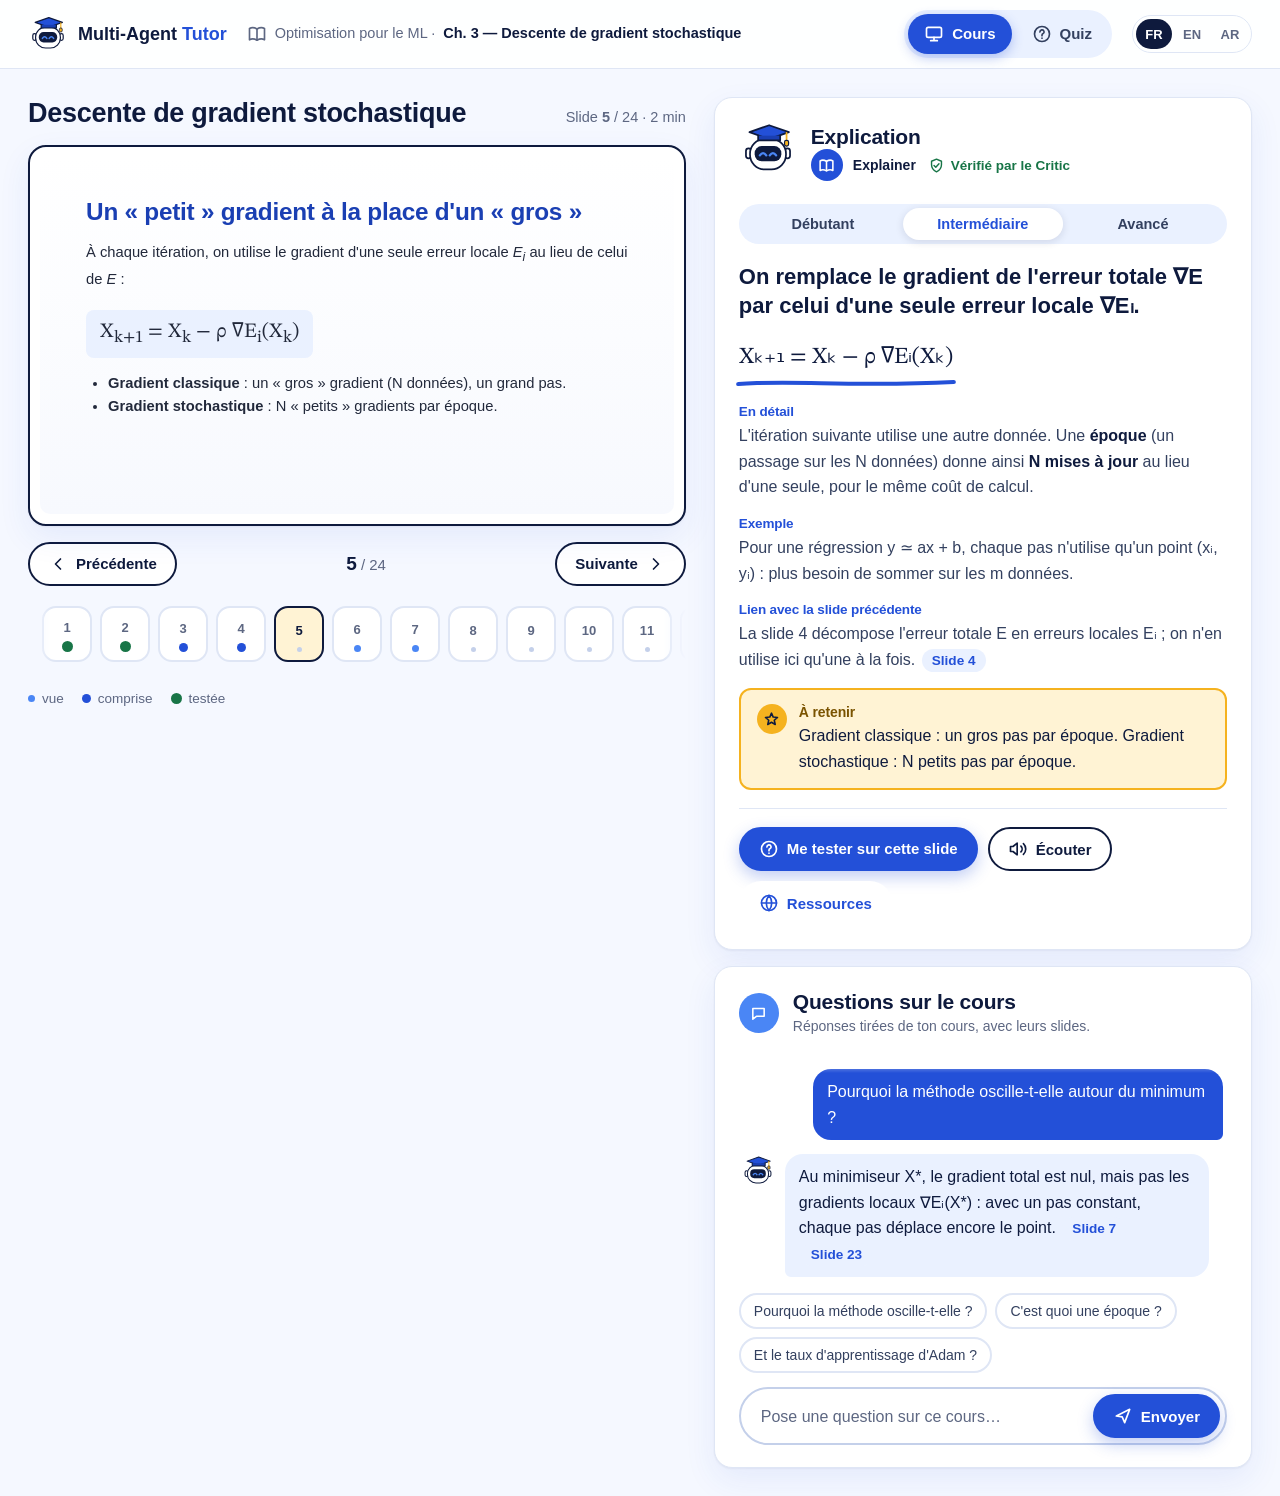
==== commit dfa9949e: "[D2] maquettes Cours et Quiz dans le thème du logo : mascotte interactive, FR/EN/AR, DESIGN.md" ====
--- a/docs/maquettes/cours.html
+++ b/docs/maquettes/cours.html
@@ -1,182 +1,302 @@
 <!doctype html>
-<html lang="fr">
+<html lang="fr" dir="ltr">
 <head>
 <meta charset="utf-8">
 <meta name="viewport" content="width=device-width, initial-scale=1">
-<title>Maquette D2 — Page Cours</title>
-<link rel="preconnect" href="https://fonts.googleapis.com">
-<link href="https://fonts.googleapis.com/css2?family=Fraunces:opsz,wght@9..144,500;9..144,600&family=Inter:wght@400;500;600;700&display=swap" rel="stylesheet">
+<meta name="theme-color" content="#ffffff">
+<title>Cours — Multi-Agent Tutor</title>
+<link rel="preload" href="fonts/nunito-latin.woff2" as="font" type="font/woff2" crossorigin>
+<link rel="preload" href="fonts/atkinson-hyperlegible-400-latin.woff2" as="font" type="font/woff2" crossorigin>
 <link rel="stylesheet" href="maquettes.css">
 </head>
 <body>
-<!-- D2 — Maquette de la page Cours (pour Ali, A5).
-     Données d'exemple : cours ml_gradient_stochastique_esprit_fr, slide 5. -->
 <svg width="0" height="0" style="position:absolute" aria-hidden="true">
-  <symbol id="i-livre" viewBox="0 0 24 24"><path d="M4 5a2 2 0 0 1 2-2h13v16H6a2 2 0 0 0-2 2z"/><path d="M4 19V5"/><path d="M8 7h7"/></symbol>
+  <symbol id="i-livre" viewBox="0 0 24 24"><path d="M3 5.5C5.5 4 8.5 4 12 6c3.5-2 6.5-2 9-.5V19c-2.5-1.5-5.5-1.5-9 .5-3.5-2-6.5-2-9-.5z"/><path d="M12 6v13.5"/></symbol>
   <symbol id="i-cours" viewBox="0 0 24 24"><rect x="3" y="4" width="18" height="12" rx="2"/><path d="M8 20h8M12 16v4"/></symbol>
   <symbol id="i-quiz" viewBox="0 0 24 24"><circle cx="12" cy="12" r="9"/><path d="M9.5 9.5a2.5 2.5 0 1 1 3.5 2.3c-.6.3-1 .9-1 1.6V14"/><path d="M12 17h.01"/></symbol>
   <symbol id="i-gauche" viewBox="0 0 24 24"><path d="M15 6l-6 6 6 6"/></symbol>
   <symbol id="i-droite" viewBox="0 0 24 24"><path d="M9 6l6 6-6 6"/></symbol>
-  <symbol id="i-ampoule" viewBox="0 0 24 24"><path d="M9 18h6M10 21h4"/><path d="M12 3a6 6 0 0 0-4 10.5c.7.7 1 1.4 1 2.5h6c0-1.1.3-1.8 1-2.5A6 6 0 0 0 12 3z"/></symbol>
-  <symbol id="i-texte" viewBox="0 0 24 24"><path d="M4 6h16M4 12h16M4 18h10"/></symbol>
-  <symbol id="i-exemple" viewBox="0 0 24 24"><path d="M12 3l2.5 5.5L20 9l-4 4 1 6-5-3-5 3 1-6-4-4 5.5-.5z"/></symbol>
-  <symbol id="i-lien" viewBox="0 0 24 24"><path d="M10 14a4 4 0 0 0 5.7 0l3-3a4 4 0 0 0-5.7-5.7l-1 1"/><path d="M14 10a4 4 0 0 0-5.7 0l-3 3a4 4 0 0 0 5.7 5.7l1-1"/></symbol>
-  <symbol id="i-marque" viewBox="0 0 24 24"><path d="M6 3h12v18l-6-4-6 4z"/></symbol>
+  <symbol id="i-etoile" viewBox="0 0 24 24"><path d="M12 3l2.4 5.6 6.1.5-4.6 4 1.4 6-5.3-3.2-5.3 3.2 1.4-6-4.6-4 6.1-.5z"/></symbol>
+  <symbol id="i-bouclier" viewBox="0 0 24 24"><path d="M12 3l7 3v5c0 4.5-3 8-7 10-4-2-7-5.5-7-10V6z"/><path d="M8.5 12l2.5 2.5 4.5-5"/></symbol>
   <symbol id="i-son" viewBox="0 0 24 24"><path d="M11 5L6 9H3v6h3l5 4z"/><path d="M15.5 8.5a5 5 0 0 1 0 7M18.5 5.5a9 9 0 0 1 0 13"/></symbol>
-  <symbol id="i-ressource" viewBox="0 0 24 24"><circle cx="12" cy="12" r="9"/><path d="M3 12h18M12 3a14 14 0 0 1 0 18M12 3a14 14 0 0 0 0 18"/></symbol>
-  <symbol id="i-chat" viewBox="0 0 24 24"><path d="M4 5h16v11H9l-5 4z"/></symbol>
+  <symbol id="i-monde" viewBox="0 0 24 24"><circle cx="12" cy="12" r="9"/><path d="M3 12h18M12 3a14 14 0 0 1 0 18M12 3a14 14 0 0 0 0 18"/></symbol>
+  <symbol id="i-bulle" viewBox="0 0 24 24"><path d="M4 5h16v11H9l-5 4z"/></symbol>
   <symbol id="i-envoyer" viewBox="0 0 24 24"><path d="M4 12l16-8-6 16-3-7z"/></symbol>
-  <symbol id="i-tuteur" viewBox="0 0 24 24"><path d="M3 9l9-5 9 5-9 5z"/><path d="M7 11.5V16c0 1.5 2.2 3 5 3s5-1.5 5-3v-4.5"/></symbol>
+  <symbol id="i-etudiants" viewBox="0 0 24 24"><circle cx="12" cy="8" r="3"/><circle cx="5.5" cy="10" r="2.2"/><circle cx="18.5" cy="10" r="2.2"/><path d="M6.5 19c0-3 2.5-5 5.5-5s5.5 2 5.5 5M1.5 18c0-2 1.5-3.5 4-3.5M22.5 18c0-2-1.5-3.5-4-3.5"/></symbol>
 </svg>
 
 <header class="barre">
-  <a class="marque" href="cours.html">
-    <span class="marque-logo"><svg class="icone"><use href="#i-tuteur"/></svg></span>
-    <span class="marque-nom">Tutor</span>
-  </a>
-  <div class="fil">
+  <a class="marque" href="cours.html" data-mascotte aria-label="Multi-Agent Tutor, accueil"><span class="marque-nom">Multi-Agent <b>Tutor</b></span></a>
+  <div class="cours-actuel">
     <svg class="icone"><use href="#i-livre"/></svg>
-    <span>Optimisation pour le ML</span><span>›</span>
+    <span>Optimisation pour le ML ·</span>
     <strong>Ch. 3 — Descente de gradient stochastique</strong>
   </div>
-  <nav class="onglets">
-    <a href="cours.html" class="actif"><svg class="icone"><use href="#i-cours"/></svg>Cours</a>
-    <a href="quiz.html"><svg class="icone"><use href="#i-quiz"/></svg>Quiz</a>
+  <nav class="onglets" aria-label="Sections">
+    <a href="cours.html" aria-current="page"><svg class="icone"><use href="#i-cours"/></svg><span data-t="cours">Cours</span></a>
+    <a href="quiz.html"><svg class="icone"><use href="#i-quiz"/></svg><span data-t="quiz">Quiz</span></a>
   </nav>
-  <span class="avatar" title="Étudiant">OA</span>
+  <div class="langues" role="group" aria-label="Langue">
+    <button data-lang="fr" aria-pressed="true">FR</button>
+    <button data-lang="en" aria-pressed="false">EN</button>
+    <button data-lang="ar" aria-pressed="false" aria-label="العربية">AR</button>
+  </div>
 </header>
 
 <main class="page-cours">
-  <!-- Gauche : la slide et la navigation -->
+  <!-- Gauche : la slide du cours -->
+  <div class="colonne slide-fixe">
+    <div class="titre-slide">
+      <h1>Descente de gradient stochastique</h1>
+      <span class="meta"><span data-t="slide">Slide</span> <b id="numero">5</b> / 24 · 2 min</span>
+    </div>
+    <div class="cadre-slide" id="cadre">
+      <section class="slide" id="slide" aria-live="polite" aria-label="Slide 5"></section>
+    </div>
+    <div class="navigation">
+      <button class="bouton" id="precedente"><svg class="icone miroir"><use href="#i-gauche"/></svg><span data-t="prec">Précédente</span></button>
+      <div class="position"><b id="numero-nav">5</b> / 24</div>
+      <button class="bouton" id="suivante"><span data-t="suiv">Suivante</span><svg class="icone miroir"><use href="#i-droite"/></svg></button>
+    </div>
+    <div class="bande" id="bande" aria-label="Slides du cours"></div>
+    <div class="legende" aria-hidden="true">
+      <span><i style="width:7px;height:7px;background:var(--bleu-clair)"></i><span data-t="vue">vue</span></span>
+      <span><i style="width:9px;height:9px;background:var(--bleu)"></i><span data-t="comprise">comprise</span></span>
+      <span><i style="width:11px;height:11px;background:var(--vert)"></i><span data-t="testee">testée</span></span>
+    </div>
+  </div>
+
+  <!-- Droite : explication puis questions -->
   <div class="colonne">
-    <div class="entete-slide">
-      <h1>Un « petit » gradient à la place d'un « gros »</h1>
-      <span class="pastille">Slide 5</span>
-    </div>
-    <section class="carte cadre-slide" aria-label="Slide courante">
-      <div class="slide">
-        <h3>Principe général</h3>
-        <p>À chaque itération, on utilise le gradient d'une seule erreur locale <em>E<sub>i</sub></em> au lieu de celui de <em>E</em> :</p>
-        <p class="formule">X<sub>k+1</sub> = X<sub>k</sub> − ρ ∇E<sub>i</sub>(X<sub>k</sub>)</p>
-        <ul>
-          <li><strong>Gradient classique</strong> : un « gros » gradient (N données), un grand pas.</li>
-          <li><strong>Gradient stochastique</strong> : N « petits » gradients par époque.</li>
-        </ul>
+    <section class="panneau explication" aria-labelledby="titre-explication">
+      <div class="tete-panneau">
+        <span data-mascotte id="mascotte-explication"></span>
+        <div>
+          <h2 id="titre-explication" data-t="expl">Explication</h2>
+          <div class="sous">
+            <span class="agent"><span class="disque"><svg class="icone"><use href="#i-livre"/></svg></span>Explainer</span>
+            <span class="verifie"><svg class="icone"><use href="#i-bouclier"/></svg><span data-t="verifie">Vérifié par le Critic</span></span>
+          </div>
+        </div>
+      </div>
+      <div class="niveaux" role="group" aria-label="Niveau">
+        <span class="curseur" id="curseur"></span>
+        <button data-niveau="debutant" aria-pressed="false" data-t="debutant">Débutant</button>
+        <button data-niveau="intermediaire" aria-pressed="true" data-t="intermediaire">Intermédiaire</button>
+        <button data-niveau="avance" aria-pressed="false" data-t="avance">Avancé</button>
+      </div>
+      <div class="contenu" id="contenu" aria-live="polite"></div>
+      <div class="actions">
+        <a class="bouton principal" href="quiz.html"><svg class="icone"><use href="#i-quiz"/></svg><span data-t="tester">Me tester sur cette slide</span></a>
+        <button class="bouton"><svg class="icone"><use href="#i-son"/></svg><span data-t="ecouter">Écouter</span></button>
+        <button class="bouton discret"><svg class="icone"><use href="#i-monde"/></svg><span data-t="ress">Ressources</span></button>
       </div>
     </section>
-    <div class="navigation">
-      <button class="bouton" id="precedente"><svg class="icone"><use href="#i-gauche"/></svg>Précédente</button>
-      <div class="position">
-        <div><strong id="numero">5</strong> / 24</div>
-        <div class="barre-progression"><div id="progression" style="width:21%"></div></div>
-      </div>
-      <button class="bouton primaire" id="suivante">Suivante<svg class="icone"><use href="#i-droite"/></svg></button>
-    </div>
-    <div class="miniatures" id="miniatures" aria-label="Miniatures des slides"></div>
-  </div>
-
-  <!-- Droite : explication (Explainer, O2) -->
-  <div class="colonne">
-    <section class="carte panneau" aria-label="Explication">
-      <div class="panneau-titre">
-        <h2><svg class="icone"><use href="#i-ampoule"/></svg>Explication</h2>
-        <div class="segment" role="group" aria-label="Niveau">
-          <button data-niveau="debutant">Débutant</button>
-          <button data-niveau="intermediaire" class="actif">Intermédiaire</button>
-          <button data-niveau="avance">Avancé</button>
+
+    <section class="panneau questions" aria-labelledby="titre-questions">
+      <div class="tete-panneau">
+        <span class="disque clair" style="width:40px;height:40px"><svg class="icone"><use href="#i-bulle"/></svg></span>
+        <div>
+          <h2 id="titre-questions" data-t="questions">Questions sur le cours</h2>
+          <div class="sous" data-t="sous-questions">Réponses tirées de ton cours, avec leurs slides.</div>
         </div>
       </div>
-      <div class="agent"><span class="point"></span>Agent Explainer · vérifié par le Critic · sources <a class="source" href="#">Slide 5</a><a class="source" href="#">Slide 3</a></div>
-      <div id="explication" style="display:flex;flex-direction:column;gap:14px"></div>
-      <div class="outils">
-        <button class="bouton"><svg class="icone"><use href="#i-son"/></svg>Écouter</button>
-        <button class="bouton"><svg class="icone"><use href="#i-quiz"/></svg>Me tester</button>
-        <button class="bouton"><svg class="icone"><use href="#i-ressource"/></svg>Ressources</button>
-      </div>
-    </section>
-
-    <!-- Chat Q&A (B3) -->
-    <section class="carte chat" aria-label="Questions">
-      <div class="panneau-titre"><h2><svg class="icone"><use href="#i-chat"/></svg>Questions sur le cours</h2></div>
-      <div class="messages">
-        <div class="message utilisateur"><div class="bulle">Pourquoi la méthode oscille-t-elle autour du minimum ?</div></div>
-        <div class="message tuteur">
-          <span class="mini-avatar"><svg class="icone"><use href="#i-tuteur"/></svg></span>
-          <div class="bulle">Au minimiseur X*, le gradient total est nul, mais pas les gradients locaux ∇E<sub>i</sub>(X*) : avec un pas constant, chaque pas déplace encore le point <a class="source" href="#">Slide 7</a>. Un pas décroissant règle ce problème <a class="source" href="#">Slide 23</a>.</div>
-        </div>
-      </div>
-      <div class="suggestions">
-        <button>Résume cette slide</button>
-        <button>Donne-moi un exemple</button>
-        <button>Différence avec la descente par lots ?</button>
-      </div>
-      <form class="saisie" onsubmit="return false">
-        <input type="text" placeholder="Posez une question sur ce cours…" aria-label="Votre question">
-        <button class="bouton primaire"><svg class="icone"><use href="#i-envoyer"/></svg>Envoyer</button>
+      <div class="fil" id="fil" aria-live="polite"></div>
+      <div class="suggestions" id="suggestions">
+        <button>Pourquoi la méthode oscille-t-elle ?</button>
+        <button>C'est quoi une époque ?</button>
+        <button>Et le taux d'apprentissage d'Adam ?</button>
+      </div>
+      <form class="saisie" id="formulaire">
+        <input type="text" id="question" data-ph="ph" placeholder="Pose une question sur ce cours…" aria-label="Ta question" autocomplete="off">
+        <button class="bouton principal" type="submit"><svg class="icone miroir"><use href="#i-envoyer"/></svg><span data-t="envoyer">Envoyer</span></button>
       </form>
     </section>
   </div>
 </main>
 
+<!-- Mobile : l'action principale reste à portée de pouce -->
+<nav class="barre-mobile" aria-label="Actions">
+  <a class="bouton principal" href="quiz.html"><svg class="icone"><use href="#i-quiz"/></svg><span data-t="tester-court">Me tester</span></a>
+  <a class="bouton" href="#formulaire"><svg class="icone"><use href="#i-bulle"/></svg><span data-t="demander">Demander</span></a>
+</nav>
+
+<script src="maquettes.js"></script>
 <script>
-  // Contenu d'exemple suivant la structure de l'Explainer (O2).
+  // ---------- Données de démonstration (cours ml_gradient_stochastique_esprit_fr) ----------
+  const slides = {
+    3: { titre: "Stochastique, mais pourquoi ?", corps: `<p>Pour la régression linéaire sur m données, chaque itération de la descente de gradient demande une <b>somme sur toutes les données</b>.</p><ul><li>Avec des millions de données, ce calcul répété devient très coûteux.</li><li><b>Idée</b> : utiliser à chaque itération une seule donnée, choisie au hasard.</li></ul>` },
+    4: { titre: "Erreur totale et erreurs locales", corps: `<p>On mesure la qualité du modèle F par l'erreur totale, somme des erreurs locales :</p><p class="formule-slide">E = Σ E<sub>i</sub>,  E<sub>i</sub> = (y<sub>i</sub> − F(X<sub>i</sub>))²</p>` },
+    5: { titre: "Un « petit » gradient à la place d'un « gros »", corps: `<p>À chaque itération, on utilise le gradient d'une seule erreur locale <i>E<sub>i</sub></i> au lieu de celui de <i>E</i> :</p><p class="formule-slide">X<sub>k+1</sub> = X<sub>k</sub> − ρ ∇E<sub>i</sub>(X<sub>k</sub>)</p><ul><li><b>Gradient classique</b> : un « gros » gradient (N données), un grand pas.</li><li><b>Gradient stochastique</b> : N « petits » gradients par époque.</li></ul>` },
+    7: { titre: "Pourquoi ça marche ?", corps: `<p>Si l'indice I est tiré uniformément, le gradient stochastique est un <b>estimateur sans biais</b> du gradient :</p><p class="formule-slide">𝔼[∇E<sub>I</sub>(X)] = (1/N) ∇E(X)</p><ul><li>Au minimiseur, ∇E(X*) = 0 mais ∇E<sub>i</sub>(X*) ≠ 0 : à pas constant, la méthode oscille.</li></ul>` },
+    13: { titre: "Descente par lots (mini-batch)", corps: `<ul><li><b>K = 1</b> : descente de gradient stochastique ; <b>K = N</b> : descente classique.</li><li>Moyenner sur K données réduit le bruit ; les K gradients se calculent en parallèle (GPU).</li><li>Valeurs usuelles : K = 32, 64, 128 (batch_size).</li></ul>` },
+    23: { titre: "Pas constant ou pas décroissant", corps: `<p>Pour converger vers X*, on fait tendre le pas vers 0, mais pas trop vite :</p><p class="formule-slide">Σ ρ<sub>k</sub> = +∞,  Σ ρ<sub>k</sub>² < +∞</p>` }
+  };
   const textes = {
     debutant: {
       idee: "Au lieu de regarder toutes les données avant chaque pas, on n'en regarde qu'une seule.",
-      explication: "Imaginez descendre une colline dans le brouillard : plutôt que d'interroger mille personnes sur la pente, vous en interrogez une seule à chaque pas. Chaque conseil est moins précis, mais vous avancez bien plus vite.",
+      formule: "Xₖ₊₁ = Xₖ − ρ ∇Eᵢ(Xₖ)",
+      explication: "Imagine descendre une colline dans le brouillard : plutôt que d'interroger mille personnes sur la pente, tu en interroges <strong>une seule</strong> à chaque pas. Chaque conseil est moins précis, mais tu avances bien plus vite.",
       exemple: "Avec un million de photos, la méthode classique les parcourt toutes pour faire un seul pas ; la méthode stochastique fait un million de petits pas dans le même temps.",
-      lien: "La slide précédente décomposait l'erreur totale E en une somme d'erreurs locales E_i : on n'utilise ici qu'un seul de ces morceaux à la fois.",
       retenir: "Un petit pas par donnée, beaucoup de pas : plus rapide, mais plus « bruité »."
     },
     intermediaire: {
       idee: "On remplace le gradient de l'erreur totale ∇E par celui d'une seule erreur locale ∇Eᵢ.",
-      explication: "La mise à jour devient Xₖ₊₁ = Xₖ − ρ ∇Eᵢ(Xₖ), puis l'itération suivante utilise une autre donnée. Une époque (un passage sur les N données) donne ainsi N mises à jour au lieu d'une seule, pour le même coût de calcul.",
-      exemple: "Pour une régression y ≃ ax + b, chaque pas n'utilise qu'un point (xᵢ, yᵢ) : le gradient ne demande plus de sommer sur m données.",
-      lien: "La slide 4 définit E = Σ Eᵢ ; cette slide exploite cette décomposition pour réduire le coût de chaque itération.",
+      formule: "Xₖ₊₁ = Xₖ − ρ ∇Eᵢ(Xₖ)",
+      explication: "L'itération suivante utilise une autre donnée. Une <strong>époque</strong> (un passage sur les N données) donne ainsi <strong>N mises à jour</strong> au lieu d'une seule, pour le même coût de calcul.",
+      exemple: "Pour une régression y ≃ ax + b, chaque pas n'utilise qu'un point (xᵢ, yᵢ) : plus besoin de sommer sur les m données.",
       retenir: "Gradient classique : un gros pas par époque. Gradient stochastique : N petits pas par époque."
     },
     avance: {
       idee: "Avec I tiré uniformément, ∇E_I est un estimateur sans biais de (1/N) ∇E.",
-      explication: "E[∇E_I(X)] = (1/N) Σ ∇Eᵢ(X) = (1/N) ∇E(X) : en moyenne, un pas stochastique est un pas de descente classique, à l'échelle 1/N près. La variance de l'estimateur rend la trajectoire bruitée ; au minimiseur, ∇E(X*) = 0 mais ∇Eᵢ(X*) ≠ 0, d'où l'oscillation à pas constant.",
-      exemple: "Coût par itération O(1) au lieu de O(N) ; converger vers X* demande un pas décroissant tel que Σ ρₖ = ∞ et Σ ρₖ² < ∞.",
-      lien: "Formalise la slide 3 (coût de la somme sur m données) et prépare la slide 7 (pourquoi la méthode fonctionne).",
-      retenir: "Estimateur sans biais mais de variance non nulle : le pas ρ règle le compromis entre vitesse et précision."
+      formule: "𝔼[∇E_I(X)] = (1/N) ∇E(X)",
+      explication: "En moyenne, un pas stochastique est un pas de descente classique, à l'échelle 1/N près. La <strong>variance</strong> de l'estimateur rend la trajectoire bruitée : au minimiseur, ∇E(X*) = 0 mais ∇Eᵢ(X*) ≠ 0, d'où l'oscillation à pas constant.",
+      exemple: "Coût par itération O(1) au lieu de O(N) ; converger vers X* demande Σ ρₖ = ∞ et Σ ρₖ² < ∞.",
+      retenir: "Sans biais mais bruité : le pas ρ règle le compromis entre vitesse et précision."
     }
   };
-  const bloc = (classe, icone, titre, texte) =>
-    `<div class="bloc ${classe}"><span class="bloc-icone"><svg class="icone"><use href="#${icone}"/></svg></span><div><h4>${titre}</h4><p>${texte}</p></div></div>`;
-  function afficher(niveau) {
+  // Réponses du Q&A (B3) : sourcées, ou refus honnête quand ce n'est pas dans le cours.
+  const reponses = [
+    { mots: ["oscill", "minimum", "minimis"], texte: "Au minimiseur X*, le gradient total est nul, mais pas les gradients locaux ∇Eᵢ(X*) : avec un pas constant, chaque pas déplace encore le point.", sources: [7, 23] },
+    { mots: ["époque", "epoque", "epoch", "itération"], texte: "Une itération est une mise à jour des paramètres ; une époque est un passage complet sur les N données.", sources: [3] },
+    { mots: ["lot", "batch", "mini"], texte: "La descente par lots utilise K données par pas : K = 1 donne la descente stochastique, K = N la descente classique.", sources: [13] },
+    { mots: ["pas", "décroiss", "ρ", "rho", "converg"], texte: "Pour converger, le pas doit tendre vers 0 sans aller trop vite : Σ ρₖ = +∞ et Σ ρₖ² < +∞.", sources: [23] }
+  ];
+
+  const $ = id => document.getElementById(id);
+  dessinerMascottes();
+  const mascotte = $("mascotte-explication");
+
+  // ---------- Explication à trois niveaux ----------
+  const ordre = ["debutant", "intermediaire", "avance"];
+  let niveau = "intermediaire";
+  function placerCurseur() {
+    const i = ordre.indexOf(niveau);
+    const sens = document.documentElement.dir === "rtl" ? -1 : 1;
+    $("curseur").style.transform = `translateX(${i * 100 * sens}%)`;
+    document.querySelectorAll(".niveaux button").forEach(b => b.setAttribute("aria-pressed", b.dataset.niveau === niveau));
+  }
+  function rendreExplication(trace) {
     const t = textes[niveau];
-    document.getElementById("explication").innerHTML =
-      bloc("idee", "i-ampoule", "Idée clé", t.idee) +
-      bloc("", "i-texte", "Explication", t.explication) +
-      bloc("", "i-exemple", "Exemple", t.exemple) +
-      bloc("", "i-lien", "Lien avec la slide précédente", t.lien) +
-      `<div class="a-retenir"><svg class="icone"><use href="#i-marque"/></svg><div><strong>À retenir</strong>${t.retenir}</div></div>`;
-    document.querySelectorAll(".segment button").forEach(b => b.classList.toggle("actif", b.dataset.niveau === niveau));
-  }
-  document.querySelectorAll(".segment button").forEach(b => b.addEventListener("click", () => afficher(b.dataset.niveau)));
-  afficher("intermediaire");
-
-  // Navigation et miniatures (la maquette ne contient qu'une slide).
-  const total = 24; let numero = 5;
-  const mini = document.getElementById("miniatures");
+    $("contenu").innerHTML =
+      `<p class="idee">${t.idee}</p>` +
+      `<div><span class="formule${trace ? " trace" : ""}">${t.formule}<svg viewBox="0 0 200 10" preserveAspectRatio="none" aria-hidden="true"><path d="M3 6 C 50 2, 110 9, 197 4"/></svg></span></div>` +
+      `<div class="bloc"><h3 data-t="h-expl">En détail</h3><p>${t.explication}</p></div>` +
+      `<div class="bloc"><h3 data-t="h-ex">Exemple</h3><p>${t.exemple}</p></div>` +
+      `<div class="bloc"><h3 data-t="h-lien">Lien avec la slide précédente</h3><p>La slide 4 décompose l'erreur totale E en erreurs locales Eᵢ ; on n'en utilise ici qu'une à la fois. <button class="source" data-slide="4">Slide 4</button></p></div>` +
+      `<div class="encadre"><span class="disque"><svg class="icone"><use href="#i-etoile"/></svg></span><div><h3 data-t="h-retenir">À retenir</h3><p>${t.retenir}</p></div></div>`;
+    traduire($("contenu"));
+  }
+  // Changer de niveau = une nouvelle génération de l'agent : la mascotte réfléchit, puis le texte arrive.
+  document.querySelectorAll(".niveaux button").forEach(b => b.addEventListener("click", () => {
+    if (b.dataset.niveau === niveau) return;
+    niveau = b.dataset.niveau;
+    placerCurseur();
+    $("contenu").classList.add("genere");
+    etatMascotte(mascotte, "reflechit");
+    clearTimeout(window._gen);
+    window._gen = setTimeout(() => {
+      rendreExplication(true);
+      $("contenu").classList.remove("genere");
+      etatMascotte(mascotte, "");
+    }, reduireMouvement() ? 150 : 650);
+  }));
+  rendreExplication(false);
+  placerCurseur();
+
+  // ---------- Slides : navigation, bande de maîtrise, sources cliquables ----------
+  const total = 24;
+  const etats = { 1: "testee", 2: "testee", 3: "comprise", 4: "comprise", 6: "vue", 7: "vue" };
+  const bande = $("bande");
   for (let n = 1; n <= total; n++) {
-    const s = document.createElement("span");
-    s.className = "miniature"; s.textContent = n; s.addEventListener("click", () => aller(n));
-    mini.appendChild(s);
-  }
-  function aller(n) {
+    const b = document.createElement("button");
+    b.className = "vignette"; b.dataset.etat = etats[n] || "";
+    b.innerHTML = `<span>${n}</span><span class="point"></span>`;
+    b.setAttribute("aria-label", `Slide ${n}`);
+    b.addEventListener("click", () => aller(n));
+    bande.appendChild(b);
+  }
+  let numero = 5;
+  function aller(n, repere) {
     numero = Math.min(total, Math.max(1, n));
-    document.getElementById("numero").textContent = numero;
-    document.getElementById("progression").style.width = `${(numero / total) * 100}%`;
-    [...mini.children].forEach((s, i) => { s.classList.toggle("courante", i + 1 === numero); s.classList.toggle("vue", i + 1 < numero); });
-    const cible = mini.children[numero - 1];
-    mini.scrollLeft = cible.offsetLeft - mini.offsetLeft - (mini.clientWidth - cible.offsetWidth) / 2;
-  }
-  document.getElementById("precedente").addEventListener("click", () => aller(numero - 1));
-  document.getElementById("suivante").addEventListener("click", () => aller(numero + 1));
+    const s = slides[numero] || { titre: `Slide ${numero}`, corps: `<p>Contenu de la slide ${numero} (démonstration : seules les slides 3, 4, 5, 7, 13 et 23 sont remplies).</p>` };
+    $("slide").classList.add("change");
+    setTimeout(() => {
+      $("slide").innerHTML = `<h2>${s.titre}</h2>${s.corps}`;
+      $("slide").setAttribute("aria-label", `Slide ${numero} : ${s.titre}`);
+      $("slide").classList.remove("change");
+    }, 120);
+    $("numero").textContent = numero;
+    $("numero-nav").textContent = numero;
+    [...bande.children].forEach((b, i) => b.setAttribute("aria-current", i + 1 === numero));
+    $("precedente").disabled = numero === 1;
+    $("suivante").disabled = numero === total;
+    const v = bande.children[numero - 1];
+    bande.scrollLeft = v.offsetLeft - bande.offsetLeft - (bande.clientWidth - v.offsetWidth) / 2;
+    if (repere) {
+      // Une source cliquée amène à sa slide, qui s'éclaire brièvement en or.
+      $("cadre").classList.remove("repere"); void $("cadre").offsetWidth; $("cadre").classList.add("repere");
+      if (innerWidth <= 980) $("cadre").scrollIntoView({ behavior: reduireMouvement() ? "auto" : "smooth", block: "center" });
+    }
+  }
+  $("precedente").addEventListener("click", () => aller(numero - 1));
+  $("suivante").addEventListener("click", () => aller(numero + 1));
+  document.addEventListener("click", e => {
+    const src = e.target.closest(".source[data-slide]");
+    if (src) aller(+src.dataset.slide, true);
+  });
   aller(5);
+
+  // ---------- Questions : réponse « streamée » avec ses sources, ou refus ----------
+  const fil = $("fil");
+  function ajouterEtudiant(texte) {
+    fil.insertAdjacentHTML("beforeend", `<div class="tour etudiant entre"><div class="bulle"></div></div>`);
+    fil.lastElementChild.querySelector(".bulle").textContent = texte;
+  }
+  function repondre(question) {
+    const q = question.toLowerCase();
+    const r = reponses.find(x => x.mots.some(m => q.includes(m)));
+    fil.insertAdjacentHTML("beforeend", `<div class="tour tuteur entre"><span data-mascotte></span><div class="bulle curseur-ecriture"></div></div>`);
+    const tour = fil.lastElementChild;
+    dessinerMascottes(tour);
+    tour.querySelector(".mascotte").style.cssText = "width:34px;height:34px";
+    etatMascotte(tour, "reflechit");
+    fil.scrollTop = fil.scrollHeight;
+    const bulle = tour.querySelector(".bulle");
+    const texte = r ? r.texte : "Ce n'est pas dans ce cours : le chapitre 3 ne traite pas de ce point. Je peux t'expliquer le choix du pas décroissant.";
+    const sources = r ? r.sources : [23];
+    if (!r) bulle.classList.add("refus");
+    const mots = texte.split(" ");
+    let i = 0;
+    setTimeout(function ecrire() {
+      bulle.textContent = mots.slice(0, ++i).join(" ");
+      fil.scrollTop = fil.scrollHeight;
+      if (i < mots.length) return setTimeout(ecrire, reduireMouvement() ? 0 : 35);
+      bulle.classList.remove("curseur-ecriture");
+      bulle.insertAdjacentHTML("beforeend", " " + sources.map(n => `<button class="source" data-slide="${n}">Slide ${n}</button>`).join(""));
+      etatMascotte(tour, r ? "" : "oups", r ? 0 : 1600);
+    }, reduireMouvement() ? 100 : 700);
+  }
+  function envoyer(texte) {
+    if (!texte.trim()) return;
+    ajouterEtudiant(texte);
+    repondre(texte);
+  }
+  $("formulaire").addEventListener("submit", e => { e.preventDefault(); envoyer($("question").value); $("question").value = ""; });
+  document.querySelectorAll("#suggestions button").forEach(b => b.addEventListener("click", () => envoyer(b.textContent)));
+  // Un premier échange déjà présent, pour la démo.
+  ajouterEtudiant("Pourquoi la méthode oscille-t-elle autour du minimum ?");
+  fil.insertAdjacentHTML("beforeend", `<div class="tour tuteur"><span data-mascotte></span><div class="bulle">${reponses[0].texte} <button class="source" data-slide="7">Slide 7</button><button class="source" data-slide="23">Slide 23</button></div></div>`);
+  dessinerMascottes(fil);
+  fil.querySelectorAll(".mascotte").forEach(m => (m.style.cssText = "width:34px;height:34px"));
+  fil.querySelectorAll(".entre").forEach(e => e.classList.remove("entre"));
+
+  // ---------- Langue de l'interface ----------
+  brancherLangues({
+    fr: { "tester-court": "Me tester", demander: "Demander", cours: "Cours", quiz: "Quiz", slide: "Slide", prec: "Précédente", suiv: "Suivante", vue: "vue", comprise: "comprise", testee: "testée", expl: "Explication", verifie: "Vérifié par le Critic", debutant: "Débutant", intermediaire: "Intermédiaire", avance: "Avancé", tester: "Me tester sur cette slide", ecouter: "Écouter", ress: "Ressources", questions: "Questions sur le cours", "sous-questions": "Réponses tirées de ton cours, avec leurs slides.", envoyer: "Envoyer", ph: "Pose une question sur ce cours…", "h-expl": "En détail", "h-ex": "Exemple", "h-lien": "Lien avec la slide précédente", "h-retenir": "À retenir" },
+    en: { "tester-court": "Test me", demander: "Ask", cours: "Course", quiz: "Quiz", slide: "Slide", prec: "Previous", suiv: "Next", vue: "seen", comprise: "understood", testee: "tested", expl: "Explanation", verifie: "Checked by the Critic", debutant: "Beginner", intermediaire: "Intermediate", avance: "Advanced", tester: "Test me on this slide", ecouter: "Listen", ress: "Resources", questions: "Ask about the course", "sous-questions": "Answers drawn from your course, with their slides.", envoyer: "Send", ph: "Ask a question about this course…", "h-expl": "In detail", "h-ex": "Example", "h-lien": "Link with the previous slide", "h-retenir": "Key takeaway" },
+    ar: { "tester-court": "اختبرني", demander: "اسأل", cours: "الدرس", quiz: "اختبار", slide: "شريحة", prec: "السابقة", suiv: "التالية", vue: "تمت رؤيتها", comprise: "مفهومة", testee: "مختبرة", expl: "الشرح", verifie: "تحقق منه المُراجِع", debutant: "مبتدئ", intermediaire: "متوسط", avance: "متقدم", tester: "اختبرني في هذه الشريحة", ecouter: "استمع", ress: "مصادر", questions: "أسئلة حول الدرس", "sous-questions": "إجابات مأخوذة من درسك مع شرائحها.", envoyer: "إرسال", ph: "اطرح سؤالاً حول هذا الدرس…", "h-expl": "بالتفصيل", "h-ex": "مثال", "h-lien": "الصلة بالشريحة السابقة", "h-retenir": "للتذكّر" }
+  }, () => { placerCurseur(); aller(numero); });
 </script>
 </body>
 </html>
--- a/docs/maquettes/maquettes.css
+++ b/docs/maquettes/maquettes.css
@@ -1,272 +1,444 @@
-/* D2 — Maquettes du Multi-Agent Tutor : direction visuelle « bibliothèque calme ».
-   Encre bleu nuit + accent ambre, papier chaud, titres en serif (Fraunces), texte en Inter.
-   Couleurs à aligner sur la charte de Both (D1, docs/charte.md). */
+/* D2 — Maquettes du Multi-Agent Tutor, dans le thème du logo (docs/maquettes/img/logo.jpg).
+   Bleu roi = action et agents · bleu clair = zones douces · bleu marine = texte et contours
+   or = l'unique accent (état actif, « à retenir ») · blanc bleuté = fond.
+   Signature : la mascotte robot du logo, qui change d'état (réfléchit, contente, oups).
+   Couleurs en variables : à aligner sur la charte de Both (D1, docs/charte.md). */
+
+/* ---------- Polices (auto-hébergées) ---------- */
+@font-face { font-family: "Nunito"; font-style: normal; font-weight: 700 800; font-display: swap;
+  src: url("fonts/nunito-latin.woff2") format("woff2");
+  unicode-range: U+0000-00FF, U+0131, U+0152-0153, U+02BB-02BC, U+02C6, U+02DA, U+02DC, U+0304, U+0308, U+0329, U+2000-206F, U+20AC, U+2122, U+2191, U+2193, U+2212, U+2215, U+FEFF, U+FFFD; }
+@font-face { font-family: "Nunito"; font-style: normal; font-weight: 700 800; font-display: swap;
+  src: url("fonts/nunito-latin-ext.woff2") format("woff2");
+  unicode-range: U+0100-02BA, U+02BD-02C5, U+02C7-02CC, U+02CE-02D7, U+02DD-02FF, U+0304, U+0308, U+0329, U+1D00-1DBF, U+1E00-1E9F, U+1EF2-1EFF, U+2020, U+20A0-20AB, U+20AD-20C0, U+2113, U+2C60-2C7F, U+A720-A7FF; }
+@font-face { font-family: "Atkinson Hyperlegible"; font-style: normal; font-weight: 400; font-display: swap;
+  src: url("fonts/atkinson-hyperlegible-400-latin.woff2") format("woff2");
+  unicode-range: U+0000-00FF, U+0131, U+0152-0153, U+02BB-02BC, U+02C6, U+02DA, U+02DC, U+0304, U+0308, U+0329, U+2000-206F, U+20AC, U+2122, U+2191, U+2193, U+2212, U+2215, U+FEFF, U+FFFD; }
+@font-face { font-family: "Atkinson Hyperlegible"; font-style: normal; font-weight: 400; font-display: swap;
+  src: url("fonts/atkinson-hyperlegible-400-latin-ext.woff2") format("woff2");
+  unicode-range: U+0100-02BA, U+02BD-02C5, U+02C7-02CC, U+02CE-02D7, U+02DD-02FF, U+0304, U+0308, U+0329, U+1D00-1DBF, U+1E00-1E9F, U+1EF2-1EFF, U+2020, U+20A0-20AB, U+20AD-20C0, U+2113, U+2C60-2C7F, U+A720-A7FF; }
+@font-face { font-family: "Atkinson Hyperlegible"; font-style: normal; font-weight: 700; font-display: swap;
+  src: url("fonts/atkinson-hyperlegible-700-latin.woff2") format("woff2");
+  unicode-range: U+0000-00FF, U+0131, U+0152-0153, U+02BB-02BC, U+02C6, U+02DA, U+02DC, U+0304, U+0308, U+0329, U+2000-206F, U+20AC, U+2122, U+2191, U+2193, U+2212, U+2215, U+FEFF, U+FFFD; }
+@font-face { font-family: "Atkinson Hyperlegible"; font-style: normal; font-weight: 700; font-display: swap;
+  src: url("fonts/atkinson-hyperlegible-700-latin-ext.woff2") format("woff2");
+  unicode-range: U+0100-02BA, U+02BD-02C5, U+02C7-02CC, U+02CE-02D7, U+02DD-02FF, U+0304, U+0308, U+0329, U+1D00-1DBF, U+1E00-1E9F, U+1EF2-1EFF, U+2020, U+20A0-20AB, U+20AD-20C0, U+2113, U+2C60-2C7F, U+A720-A7FF; }
+@font-face { font-family: "Noto Sans Arabic"; font-style: normal; font-weight: 400 700; font-display: swap;
+  src: url("fonts/noto-sans-arabic-arabic.woff2") format("woff2");
+  unicode-range: U+0600-06FF, U+0750-077F, U+0870-0891, U+0897-08E1, U+08E3-08FF, U+200C-200E, U+2010-2011, U+204F, U+2E41, U+FB50-FDFF, U+FE70-FE74, U+FE76-FEFC; }
+@font-face { font-family: "STIX Two Text"; font-style: normal; font-weight: 400; font-display: swap;
+  src: url("fonts/stix-two-text-400-latin.woff2") format("woff2");
+  unicode-range: U+0000-00FF, U+0131, U+0152-0153, U+02BB-02BC, U+02C6, U+02DA, U+02DC, U+0304, U+0308, U+0329, U+2000-206F, U+20AC, U+2122, U+2191, U+2193, U+2212, U+2215, U+FEFF, U+FFFD; }
+@font-face { font-family: "STIX Two Text"; font-style: normal; font-weight: 400; font-display: swap;
+  src: url("fonts/stix-two-text-400-greek.woff2") format("woff2");
+  unicode-range: U+0370-0377, U+037A-037F, U+0384-038A, U+038C, U+038E-03A1, U+03A3-03FF; }
+@font-face { font-family: "Noto Sans Math"; font-style: normal; font-weight: 400; font-display: swap;
+  src: url("fonts/noto-sans-math.woff2") format("woff2"); }
+
+/* ---------- Jetons ---------- */
 :root {
-  --papier: #f6f3ec;
+  --fond: #f5f8ff;
   --surface: #ffffff;
-  --surface-2: #fbf9f4;
-  --bord: #e6e0d3;
-  --bord-fort: #d6cdbb;
-  --encre: #1c2541;
-  --texte: #2b3247;
-  --texte-doux: #6b7085;
-  --primaire: #2e3f7f;
-  --primaire-2: #4a5fb0;
-  --primaire-doux: #eceffa;
-  --accent: #d99a2b;
-  --accent-doux: #fbf1dc;
-  --succes: #2f855a;
-  --succes-doux: #e7f4ec;
-  --erreur: #c2453d;
-  --erreur-doux: #fbeceb;
-  --rayon: 16px;
-  --rayon-sm: 10px;
-  --ombre: 0 1px 2px rgba(28, 37, 65, 0.04), 0 8px 24px rgba(28, 37, 65, 0.06);
-  --ombre-forte: 0 18px 40px rgba(28, 37, 65, 0.14);
-  --serif: "Fraunces", Georgia, "Times New Roman", serif;
-  --sans: "Inter", "Segoe UI", system-ui, -apple-system, sans-serif;
-}
+  --bleu-ciel: #eaf1ff;
+  --bleu-ciel-2: #d9e6ff;
+  --bleu-clair: #4a86f5;
+  --bleu: #2350d8;
+  --bleu-fonce: #1a3fb3;
+  --marine: #0e1a3d;
+  --marine-2: #33405f;
+  --gris: #5d6782;
+  --filet: #dfe6f5;
+  --filet-fort: #c4d0ea;
+  --or: #f5b21f;
+  --or-doux: #fff3d4;
+  --or-texte: #7a5300;
+  --vert: #187547;
+  --vert-doux: #e3f5ec;
+  --rouge: #c8433a;
+  --rouge-doux: #fdeceb;
+
+  --trait: 2.5px;                 /* l'épaisseur des contours du logo */
+  --rayon: 18px;
+  --rayon-sm: 12px;
+  --ombre: 0 1px 2px rgba(14, 26, 61, 0.05), 0 12px 32px rgba(35, 80, 216, 0.08);
+  --ombre-forte: 0 18px 44px rgba(35, 80, 216, 0.18);
+
+  --titre: "Nunito", "Noto Sans Arabic", sans-serif;
+  --texte: "Atkinson Hyperlegible", "Noto Sans Arabic", sans-serif;
+  --maths: "STIX Two Text", "Noto Sans Math", serif;
+
+  --ease-out: cubic-bezier(0.23, 1, 0.32, 1);
+  --ease-in-out: cubic-bezier(0.77, 0, 0.175, 1);
+  color-scheme: light;
+}
+
 * { box-sizing: border-box; }
 html { -webkit-text-size-adjust: 100%; }
 body {
-  margin: 0;
-  font-family: var(--sans);
-  font-size: 15px;
-  line-height: 1.6;
-  color: var(--texte);
-  background:
-    radial-gradient(1200px 500px at 85% -10%, rgba(74, 95, 176, 0.08), transparent 60%),
-    radial-gradient(900px 400px at -10% 110%, rgba(217, 154, 43, 0.08), transparent 60%),
-    var(--papier);
-  min-height: 100vh;
-}
-h1, h2, h3 { font-family: var(--serif); color: var(--encre); font-weight: 600; letter-spacing: -0.01em; }
-svg.icone { width: 18px; height: 18px; flex: none; stroke: currentColor; fill: none; stroke-width: 1.8; stroke-linecap: round; stroke-linejoin: round; }
+  margin: 0; min-height: 100vh;
+  font-family: var(--texte); font-size: 16px; line-height: 1.6;
+  color: var(--marine); background: var(--fond);
+  font-variant-numeric: tabular-nums;
+}
+html[lang="ar"] body { --titre: "Noto Sans Arabic", sans-serif; --texte: "Noto Sans Arabic", sans-serif; }
+h1, h2, h3 { font-family: var(--titre); font-weight: 800; margin: 0; line-height: 1.2; text-wrap: balance; letter-spacing: -0.01em; }
+::selection { background: var(--bleu-ciel-2); color: var(--marine); }
+input { caret-color: var(--bleu); }
+* { scrollbar-width: thin; scrollbar-color: var(--filet-fort) transparent; }
+:focus-visible { outline: 3px solid var(--bleu); outline-offset: 3px; border-radius: 8px; }
+a { color: var(--bleu); text-underline-offset: 3px; }
+svg.icone { width: 20px; height: 20px; flex: none; stroke: currentColor; fill: none; stroke-width: 2; stroke-linecap: round; stroke-linejoin: round; }
+[dir="rtl"] .miroir { transform: scaleX(-1); }
+.sr-only { position: absolute; width: 1px; height: 1px; padding: 0; margin: -1px; overflow: hidden; clip: rect(0 0 0 0); white-space: nowrap; border: 0; }
+
+/* ---------- Mascotte (signature) ---------- */
+.mascotte { width: 56px; height: 56px; flex: none; overflow: visible; }
+.mascotte .contour { stroke: var(--marine); stroke-width: 3; stroke-linecap: round; stroke-linejoin: round; }
+.mascotte .yeux { transition: opacity 160ms ease; }
+.mascotte .yeux-points { opacity: 0; }
+.mascotte .yeux-oups { opacity: 0; }
+.mascotte .eclats { opacity: 0; }
+.mascotte .eclats path { stroke: var(--bleu); stroke-width: 3; stroke-linecap: round; }
+.mascotte .tete { transform-box: fill-box; transform-origin: 50% 90%; transition: transform 240ms var(--ease-out); }
+/* Réfléchit : les yeux deviennent trois points qui pulsent (l'agent génère) */
+.mascotte[data-etat="reflechit"] .yeux-arcs { opacity: 0; }
+.mascotte[data-etat="reflechit"] .yeux-points { opacity: 1; }
+.mascotte[data-etat="reflechit"] .yeux-points circle { animation: pulse 900ms var(--ease-in-out) infinite; }
+.mascotte[data-etat="reflechit"] .yeux-points circle:nth-child(2) { animation-delay: 150ms; }
+.mascotte[data-etat="reflechit"] .yeux-points circle:nth-child(3) { animation-delay: 300ms; }
+@keyframes pulse { 0%, 100% { opacity: 0.35; } 50% { opacity: 1; } }
+/* Contente : la tête se redresse, les éclats du logo apparaissent */
+.mascotte[data-etat="contente"] .tete { transform: translateY(-2px) rotate(-4deg); }
+.mascotte[data-etat="contente"] .eclats { opacity: 1; }
+.mascotte[data-etat="contente"] .eclats path { animation: eclat 360ms var(--ease-out) both; }
+.mascotte[data-etat="contente"] .eclats path:nth-child(2) { animation-delay: 40ms; }
+.mascotte[data-etat="contente"] .eclats path:nth-child(3) { animation-delay: 90ms; }
+@keyframes eclat { from { opacity: 0; transform: scale(0.6); } to { opacity: 1; transform: scale(1); } }
+.mascotte .eclats path { transform-box: fill-box; transform-origin: 0% 100%; }
+/* Oups : yeux en traits, tête légèrement penchée */
+.mascotte[data-etat="oups"] .yeux-arcs { opacity: 0; }
+.mascotte[data-etat="oups"] .yeux-oups { opacity: 1; }
+.mascotte[data-etat="oups"] .tete { transform: rotate(5deg); }
 
 /* ---------- Barre du haut ---------- */
 .barre {
   position: sticky; top: 0; z-index: 10;
-  display: flex; align-items: center; gap: 18px;
-  padding: 12px 28px;
-  background: rgba(246, 243, 236, 0.85);
-  backdrop-filter: blur(10px);
-  border-bottom: 1px solid var(--bord);
-}
-.marque { display: flex; align-items: center; gap: 10px; text-decoration: none; }
-.marque-logo {
-  width: 34px; height: 34px; border-radius: 10px; display: grid; place-items: center;
-  background: linear-gradient(135deg, var(--primaire), var(--primaire-2)); color: #fff;
-  box-shadow: 0 4px 12px rgba(46, 63, 127, 0.3);
-}
-.marque-logo svg { width: 20px; height: 20px; }
-.marque-nom { font-family: var(--serif); font-weight: 600; font-size: 18px; color: var(--encre); }
-.fil { display: flex; align-items: center; gap: 8px; color: var(--texte-doux); font-size: 14px; min-width: 0; }
-.fil strong { color: var(--texte); font-weight: 600; white-space: nowrap; overflow: hidden; text-overflow: ellipsis; }
-.onglets { margin-left: auto; display: flex; gap: 4px; padding: 4px; background: var(--surface); border: 1px solid var(--bord); border-radius: 999px; }
+  display: flex; align-items: center; gap: 20px;
+  padding-block: 10px; padding-inline: 28px;
+  background: rgba(255, 255, 255, 0.9); backdrop-filter: blur(10px);
+  border-block-end: 1px solid var(--filet);
+}
+.marque { display: flex; align-items: center; gap: 10px; text-decoration: none; color: var(--marine); }
+.marque .mascotte { width: 40px; height: 40px; }
+.marque-nom { font-family: var(--titre); font-weight: 800; font-size: 18px; line-height: 1; }
+.marque-nom b { color: var(--bleu); font-weight: 800; }
+.cours-actuel { display: flex; align-items: center; gap: 8px; min-width: 0; color: var(--gris); font-size: 14.5px; }
+.cours-actuel strong { color: var(--marine); white-space: nowrap; overflow: hidden; text-overflow: ellipsis; }
+.onglets { margin-inline-start: auto; display: flex; gap: 4px; padding: 4px; background: var(--bleu-ciel); border-radius: 999px; }
 .onglets a {
-  display: flex; align-items: center; gap: 6px;
-  padding: 6px 16px; border-radius: 999px; text-decoration: none; color: var(--texte-doux); font-weight: 500; font-size: 14px;
-}
-.onglets a.actif { background: var(--encre); color: #fff; }
-.avatar {
-  width: 34px; height: 34px; border-radius: 50%; display: grid; place-items: center;
-  background: var(--accent-doux); color: #9a6a12; font-weight: 600; font-size: 13px; border: 1px solid #f0dcb2;
-}
-
-/* ---------- Composants ---------- */
-.carte { background: var(--surface); border: 1px solid var(--bord); border-radius: var(--rayon); box-shadow: var(--ombre); }
+  display: flex; align-items: center; gap: 8px; padding: 8px 16px; border-radius: 999px;
+  text-decoration: none; color: var(--marine-2); font-family: var(--titre); font-weight: 800; font-size: 15px;
+  transition: background-color 160ms ease, color 160ms ease;
+}
+.onglets a[aria-current="page"] { background: var(--bleu); color: #fff; box-shadow: 0 4px 12px rgba(35, 80, 216, 0.3); }
+.langues { display: flex; gap: 2px; padding: 3px; border: 1px solid var(--filet); border-radius: 999px; }
+.langues button {
+  border: 0; background: transparent; color: var(--gris); font-family: var(--titre); font-weight: 800; font-size: 13px;
+  min-width: 36px; height: 30px; border-radius: 999px; cursor: pointer;
+}
+.langues button[aria-pressed="true"] { background: var(--marine); color: #fff; }
+
+/* ---------- Contrôles ---------- */
 .bouton {
-  display: inline-flex; align-items: center; gap: 8px;
-  border: 1px solid var(--bord-fort); background: var(--surface); color: var(--texte);
-  padding: 9px 16px; border-radius: 999px; cursor: pointer; font: inherit; font-size: 14px; font-weight: 500;
-  transition: background 0.15s, border-color 0.15s, transform 0.1s;
-}
-.bouton:hover { background: var(--surface-2); border-color: var(--primaire-2); }
-.bouton:active { transform: translateY(1px); }
-.bouton.primaire { background: var(--encre); border-color: var(--encre); color: #fff; }
-.bouton.primaire:hover { background: var(--primaire); }
-.bouton.discret { border-color: transparent; background: transparent; color: var(--texte-doux); }
-.bouton:disabled { opacity: 0.4; cursor: default; }
-.pastille {
-  display: inline-flex; align-items: center; gap: 6px; padding: 3px 10px; border-radius: 999px;
-  font-size: 12px; font-weight: 600; background: var(--primaire-doux); color: var(--primaire);
-}
-.pastille.ambre { background: var(--accent-doux); color: #9a6a12; }
-.note { font-size: 12.5px; color: var(--texte-doux); }
+  display: inline-flex; align-items: center; justify-content: center; gap: 8px;
+  min-height: 44px; padding-inline: 18px;
+  border: var(--trait) solid var(--marine); border-radius: 999px;
+  background: var(--surface); color: var(--marine);
+  font-family: var(--titre); font-weight: 800; font-size: 15px; text-decoration: none; cursor: pointer;
+  transition: transform 160ms var(--ease-out), background-color 160ms ease, box-shadow 160ms ease;
+}
+.bouton:active { transform: scale(0.97); }
+.bouton.principal { background: var(--bleu); border-color: var(--bleu); color: #fff; box-shadow: 0 6px 16px rgba(35, 80, 216, 0.28); }
+.bouton.discret { border-color: transparent; color: var(--bleu); }
+.bouton:disabled { background: var(--surface); border-color: var(--filet-fort); color: var(--gris); box-shadow: none; cursor: not-allowed; transform: none; }
+@media (hover: hover) and (pointer: fine) {
+  .bouton:hover:not(:disabled) { background: var(--bleu-ciel); }
+  .bouton.principal:hover:not(:disabled) { background: var(--bleu-fonce); }
+  .bouton.discret:hover { background: var(--bleu-ciel); }
+  .onglets a:not([aria-current="page"]):hover { background: var(--surface); color: var(--bleu); }
+  .langues button[aria-pressed="false"]:hover { color: var(--marine); background: var(--bleu-ciel); }
+}
+
+/* Source : [Slide N] dans un ovale bleu, comme les disques du logo */
 .source {
-  display: inline-flex; align-items: center; padding: 1px 8px; margin: 0 2px; border-radius: 999px;
-  background: var(--primaire-doux); color: var(--primaire); font-weight: 600; font-size: 12.5px; text-decoration: none;
-}
-.source:hover { background: var(--primaire); color: #fff; }
-.segment { display: inline-flex; padding: 3px; background: var(--surface-2); border: 1px solid var(--bord); border-radius: 999px; }
-.segment button {
-  border: 0; background: transparent; padding: 6px 14px; border-radius: 999px; cursor: pointer;
-  font: inherit; font-size: 13.5px; font-weight: 500; color: var(--texte-doux);
-}
-.segment button.actif { background: var(--surface); color: var(--encre); box-shadow: 0 1px 4px rgba(28, 37, 65, 0.15); }
+  display: inline-flex; align-items: center; gap: 4px; padding: 0 10px; margin-inline: 2px;
+  border-radius: 999px; background: var(--bleu-ciel); color: var(--bleu);
+  font-family: var(--titre); font-weight: 800; font-size: 0.85em; line-height: 1.7; text-decoration: none; white-space: nowrap;
+  border: 0; cursor: pointer;
+  transition: background-color 160ms ease, color 160ms ease, transform 160ms var(--ease-out);
+}
+.source:active { transform: scale(0.95); }
+@media (hover: hover) and (pointer: fine) { .source:hover { background: var(--bleu); color: #fff; } }
+
+/* Avatar d'agent : disque bleu roi qui porte un pictogramme blanc (repris du logo) */
+.agent { display: inline-flex; align-items: center; gap: 10px; font-family: var(--titre); font-weight: 800; font-size: 14px; color: var(--marine); }
+.disque { width: 32px; height: 32px; border-radius: 50%; display: grid; place-items: center; background: var(--bleu); color: #fff; flex: none; }
+.disque svg { width: 17px; height: 17px; stroke-width: 2.2; }
+.disque.clair { background: var(--bleu-clair); }
+.disque.marine { background: var(--marine); }
+.disque.vert { background: var(--vert); }
+.verifie { display: inline-flex; align-items: center; gap: 6px; color: var(--vert); font-size: 13.5px; font-weight: 700; }
+.verifie svg { width: 17px; height: 17px; }
+
+.panneau { background: var(--surface); border: 1px solid var(--filet); border-radius: var(--rayon); box-shadow: var(--ombre); }
 
 /* ---------- Page Cours ---------- */
 .page-cours {
-  max-width: 1440px; margin: 0 auto; padding: 24px 28px 32px;
-  display: grid; gap: 22px;
-  grid-template-columns: minmax(0, 1.3fr) minmax(0, 1fr);
+  max-width: 1440px; margin-inline: auto; padding: 28px;
+  display: grid; gap: 28px; grid-template-columns: minmax(0, 11fr) minmax(0, 9fr); align-items: start;
 }
 .colonne { display: flex; flex-direction: column; gap: 16px; min-width: 0; }
-.entete-slide { display: flex; align-items: baseline; gap: 12px; }
-.entete-slide h1 { margin: 0; font-size: 24px; }
-.cadre-slide { padding: 14px; }
+.colonne.slide-fixe { position: sticky; top: 92px; }
+.titre-slide { display: flex; align-items: baseline; justify-content: space-between; gap: 16px; }
+.titre-slide h1 { font-size: 27px; }
+.titre-slide .meta { color: var(--gris); font-size: 14.5px; white-space: nowrap; }
+
+/* La slide du cours, dans un cadre au contour marine épais comme le logo */
+.cadre-slide { position: relative; border: var(--trait) solid var(--marine); border-radius: var(--rayon); background: var(--surface); padding: 10px; box-shadow: var(--ombre); }
+.cadre-slide.repere { animation: repere 900ms var(--ease-out); }
+@keyframes repere { 0% { box-shadow: 0 0 0 0 rgba(245, 178, 31, 0.0), var(--ombre); } 25% { box-shadow: 0 0 0 6px rgba(245, 178, 31, 0.55), var(--ombre); } 100% { box-shadow: 0 0 0 0 rgba(245, 178, 31, 0), var(--ombre); } }
 .slide {
   aspect-ratio: 16 / 9; border-radius: 10px; overflow: hidden;
-  background: linear-gradient(180deg, #ffffff, #fdfcf8);
-  border: 1px solid var(--bord); padding: 34px 40px; position: relative;
-}
-.slide::before { content: ""; position: absolute; inset: 0 auto 0 0; width: 6px; background: linear-gradient(var(--primaire), var(--accent)); }
-.slide h3 { margin: 0 0 14px; font-size: 22px; }
-.slide p, .slide li { color: #3b4258; }
-.formule {
-  font-family: "Cambria Math", "STIX Two Math", serif; font-size: 20px; color: var(--encre);
-  background: var(--surface-2); border: 1px solid var(--bord); padding: 10px 18px; border-radius: 10px; display: inline-block;
-}
-.navigation { display: flex; align-items: center; gap: 12px; padding: 4px 4px 0; }
-.navigation .position { margin: 0 auto; text-align: center; color: var(--texte-doux); font-size: 13.5px; }
-.navigation .position strong { color: var(--encre); font-family: var(--serif); font-size: 17px; }
-.barre-progression { height: 4px; width: 160px; background: var(--bord); border-radius: 999px; margin: 6px auto 0; overflow: hidden; }
-.barre-progression div { height: 100%; background: linear-gradient(90deg, var(--primaire), var(--accent)); border-radius: inherit; }
-.miniatures { display: flex; gap: 8px; overflow-x: auto; padding: 4px 2px 6px; scrollbar-width: thin; }
-.miniature {
-  flex: 0 0 74px; height: 44px; border-radius: 8px; border: 1px solid var(--bord); background: var(--surface);
-  display: grid; place-items: center; font-size: 12px; color: var(--texte-doux); cursor: pointer;
-}
-.miniature.courante { border: 2px solid var(--primaire); color: var(--primaire); font-weight: 700; background: var(--primaire-doux); }
-.miniature.vue { color: var(--succes); }
-
-.panneau { padding: 20px 22px; display: flex; flex-direction: column; gap: 16px; }
-.panneau-titre { display: flex; align-items: center; gap: 10px; flex-wrap: wrap; }
-.panneau-titre h2 { margin: 0; font-size: 19px; display: flex; align-items: center; gap: 8px; }
-.panneau-titre .segment { margin-left: auto; }
-.agent { display: flex; align-items: center; gap: 8px; font-size: 12.5px; color: var(--texte-doux); }
-.agent .point { width: 8px; height: 8px; border-radius: 50%; background: var(--succes); box-shadow: 0 0 0 3px var(--succes-doux); }
-.bloc { display: grid; grid-template-columns: 32px 1fr; gap: 12px; }
-.bloc-icone { width: 32px; height: 32px; border-radius: 9px; display: grid; place-items: center; background: var(--primaire-doux); color: var(--primaire); }
-.bloc h4 { margin: 0 0 2px; font-size: 12px; text-transform: uppercase; letter-spacing: 0.07em; color: var(--texte-doux); font-weight: 600; }
-.bloc p { margin: 0; }
-.bloc.idee .bloc-icone { background: var(--accent-doux); color: #9a6a12; }
-.bloc.idee p { font-family: var(--serif); font-size: 17px; color: var(--encre); line-height: 1.45; }
-.a-retenir {
-  border-radius: 12px; padding: 14px 16px; background: linear-gradient(135deg, var(--accent-doux), #fff7e8);
-  border: 1px solid #f0dcb2; display: flex; gap: 10px;
-}
-.a-retenir svg { color: #b07b17; margin-top: 2px; }
-.a-retenir strong { display: block; font-size: 12px; text-transform: uppercase; letter-spacing: 0.07em; color: #9a6a12; }
-.outils { display: flex; gap: 8px; flex-wrap: wrap; padding-top: 4px; border-top: 1px dashed var(--bord); }
-
-.chat { padding: 18px 22px; display: flex; flex-direction: column; gap: 12px; }
-.messages { display: flex; flex-direction: column; gap: 12px; max-height: 280px; overflow-y: auto; }
-.message { display: flex; gap: 10px; max-width: 88%; }
-.message .bulle { padding: 10px 14px; border-radius: 14px; }
-.message.utilisateur { align-self: flex-end; }
-.message.utilisateur .bulle { background: var(--encre); color: #fff; border-bottom-right-radius: 4px; }
-.message.tuteur .bulle { background: var(--surface-2); border: 1px solid var(--bord); border-bottom-left-radius: 4px; }
-.message .mini-avatar {
-  width: 28px; height: 28px; border-radius: 50%; flex: none; display: grid; place-items: center;
-  background: linear-gradient(135deg, var(--primaire), var(--primaire-2)); color: #fff;
-}
-.message .mini-avatar svg { width: 15px; height: 15px; }
+  background: linear-gradient(180deg, #ffffff, #f7f9fe); color: #22293b;
+  padding: clamp(18px, 3.2vw, 40px) clamp(20px, 3.6vw, 48px);
+  transition: opacity 180ms ease;
+}
+.slide.change { opacity: 0.35; }
+.slide h2 { font-size: clamp(19px, 1.9vw, 25px); color: var(--bleu-fonce); margin-block-end: 12px; }
+.slide p, .slide li { font-size: clamp(14px, 1.15vw, 16.5px); }
+.slide ul { padding-inline-start: 22px; margin: 10px 0 0; }
+.slide .formule-slide { display: inline-block; font-family: var(--maths); font-size: clamp(17px, 1.6vw, 21px); background: var(--bleu-ciel); padding: 6px 14px; border-radius: 8px; margin-block: 4px; }
+
+.navigation { display: flex; align-items: center; gap: 12px; }
+.navigation .position { margin-inline: auto; color: var(--gris); font-size: 15px; }
+.navigation .position b { color: var(--marine); font-family: var(--titre); font-size: 19px; }
+
+/* Bande des slides : la taille du point dit la maîtrise */
+.bande {
+  display: flex; gap: 8px; overflow-x: auto; padding: 4px 14px 10px;
+  /* Fondu aux deux bords : les autres slides continuent hors champ */
+  mask-image: linear-gradient(to right, transparent 0, #000 24px, #000 calc(100% - 24px), transparent 100%);
+  scrollbar-width: none;
+}
+.bande::-webkit-scrollbar { display: none; }
+.vignette {
+  flex: 0 0 50px; height: 56px; display: grid; grid-template-rows: 1fr auto; place-items: center; padding-block: 6px 8px;
+  border: 2px solid var(--filet); border-radius: 14px; background: var(--surface);
+  color: var(--gris); font-family: var(--titre); font-weight: 800; font-size: 13px; cursor: pointer;
+  transition: border-color 160ms ease, transform 160ms var(--ease-out);
+}
+.vignette:active { transform: scale(0.94); }
+.vignette .point { width: var(--d, 5px); height: var(--d, 5px); border-radius: 50%; background: var(--filet-fort); }
+.vignette[data-etat="vue"] .point { --d: 7px; background: var(--bleu-clair); }
+.vignette[data-etat="comprise"] .point { --d: 9px; background: var(--bleu); }
+.vignette[data-etat="testee"] .point { --d: 11px; background: var(--vert); }
+.vignette[aria-current="true"] { border-color: var(--marine); color: var(--marine); background: var(--or-doux); }
+@media (hover: hover) and (pointer: fine) { .vignette:hover { border-color: var(--bleu-clair); color: var(--bleu); } }
+.legende { display: flex; gap: 18px; flex-wrap: wrap; color: var(--gris); font-size: 13.5px; }
+.legende span { display: inline-flex; align-items: center; gap: 7px; }
+.legende i { display: inline-block; border-radius: 50%; }
+
+/* Explication */
+.explication { padding: 22px 24px 24px; display: flex; flex-direction: column; gap: 18px; }
+.tete-panneau { display: flex; align-items: center; gap: 14px; }
+.tete-panneau .mascotte { width: 58px; height: 58px; }
+.tete-panneau h2 { font-size: 21px; }
+.tete-panneau .sous { color: var(--gris); font-size: 14px; display: flex; align-items: center; gap: 12px; flex-wrap: wrap; }
+
+/* Sélecteur de niveau avec un curseur qui glisse */
+.niveaux { position: relative; display: grid; grid-template-columns: repeat(3, 1fr); padding: 4px; background: var(--bleu-ciel); border-radius: 999px; }
+.niveaux .curseur {
+  position: absolute; inset-block: 4px; inset-inline-start: 4px; width: calc((100% - 8px) / 3);
+  background: var(--surface); border-radius: 999px; box-shadow: 0 2px 8px rgba(14, 26, 61, 0.12);
+  transition: transform 220ms var(--ease-out);
+}
+.niveaux button {
+  position: relative; border: 0; background: transparent; cursor: pointer; padding: 8px 6px; border-radius: 999px;
+  font-family: var(--titre); font-weight: 800; font-size: 14.5px; color: var(--marine-2);
+  transition: color 160ms ease;
+}
+.niveaux button[aria-pressed="true"] { color: var(--bleu); }
+
+.contenu { display: flex; flex-direction: column; gap: 16px; transition: opacity 180ms ease, filter 180ms ease; }
+.contenu.genere { opacity: 0.25; filter: blur(2px); }
+.idee { font-family: var(--titre); font-size: 22px; font-weight: 800; line-height: 1.35; color: var(--marine); margin: 0; }
+/* La formule clé, soulignée d'un trait bleu tracé (comme les traits qui encadrent « Tutor » dans le logo) */
+.formule { position: relative; display: inline-block; font-family: var(--maths); font-size: 23px; color: var(--marine); padding-block: 2px 12px; }
+.formule svg { position: absolute; inset-inline: -4px; bottom: 0; width: calc(100% + 8px); height: 10px; overflow: visible; }
+.formule path { fill: none; stroke: var(--bleu); stroke-width: 4; stroke-linecap: round; stroke-dasharray: 220; stroke-dashoffset: 0; }
+.formule.trace path { animation: tracer 450ms var(--ease-out) 80ms both; }
+@keyframes tracer { from { stroke-dashoffset: 220; } to { stroke-dashoffset: 0; } }
+.bloc h3 { font-size: 13.5px; color: var(--bleu); margin-block-end: 3px; font-weight: 800; }
+.bloc p { margin: 0; color: var(--marine-2); max-width: 68ch; }
+.bloc p strong { color: var(--marine); }
+.encadre { display: flex; gap: 12px; align-items: flex-start; padding: 14px 16px; border-radius: var(--rayon-sm); background: var(--or-doux); border: 2px solid var(--or); }
+.encadre .disque { background: var(--or); color: var(--marine); width: 30px; height: 30px; }
+.encadre h3 { font-size: 14px; color: var(--or-texte); margin-block-end: 2px; }
+.encadre p { margin: 0; color: var(--marine); }
+.actions { display: flex; gap: 10px; flex-wrap: wrap; padding-block-start: 18px; border-block-start: 1px solid var(--filet); }
+
+/* Questions (Q&A) */
+.questions { padding: 22px 24px; display: flex; flex-direction: column; gap: 14px; }
+.fil { display: flex; flex-direction: column; gap: 14px; max-height: 360px; overflow-y: auto; padding: 18px 4px 2px 2px; mask-image: linear-gradient(to bottom, transparent 0, #000 22px); }
+.tour { display: flex; gap: 10px; align-items: flex-start; }
+.tour.etudiant { justify-content: flex-end; }
+.tour.etudiant .bulle { background: var(--bleu); color: #fff; border-radius: 18px; border-end-end-radius: 6px; padding: 10px 14px; max-width: 85%; }
+.tour.tuteur .bulle { background: var(--bleu-ciel); color: var(--marine); border-radius: 18px; border-end-start-radius: 6px; padding: 10px 14px; max-width: 88%; }
+.tour.tuteur .bulle.refus { background: var(--surface); border: 2px dashed var(--filet-fort); }
+.tour .disque { margin-block-start: 2px; }
+.tour.entre { animation: entrer 260ms var(--ease-out) both; }
+@keyframes entrer { from { opacity: 0; transform: translateY(8px); } }
+.curseur-ecriture::after { content: ""; display: inline-block; width: 8px; height: 1em; margin-inline-start: 2px; vertical-align: -2px; background: var(--bleu); border-radius: 2px; animation: pulse 800ms ease infinite; }
 .suggestions { display: flex; gap: 8px; flex-wrap: wrap; }
 .suggestions button {
-  border: 1px solid var(--bord); background: var(--surface-2); border-radius: 999px; padding: 5px 12px;
-  cursor: pointer; font: inherit; font-size: 13px; color: var(--texte);
-}
-.suggestions button:hover { border-color: var(--primaire-2); color: var(--primaire); }
-.saisie {
-  display: flex; align-items: center; gap: 8px; padding: 6px 6px 6px 16px;
-  border: 1px solid var(--bord-fort); border-radius: 999px; background: var(--surface);
-}
-.saisie:focus-within { border-color: var(--primaire-2); box-shadow: 0 0 0 4px var(--primaire-doux); }
-.saisie input { flex: 1; min-width: 0; border: 0; outline: 0; font: inherit; background: transparent; }
+  border: 2px solid var(--filet); background: var(--surface); color: var(--marine-2); border-radius: 999px; padding: 5px 13px;
+  font: inherit; font-size: 14px; cursor: pointer; transition: border-color 160ms ease, color 160ms ease, transform 160ms var(--ease-out);
+}
+.suggestions button:active { transform: scale(0.96); }
+@media (hover: hover) and (pointer: fine) { .suggestions button:hover { border-color: var(--bleu-clair); color: var(--bleu); } }
+.saisie { display: flex; gap: 8px; align-items: center; border: var(--trait) solid var(--filet-fort); border-radius: 999px; background: var(--surface); padding: 5px; padding-inline-start: 18px; transition: border-color 160ms ease, box-shadow 160ms ease; }
+.saisie:focus-within { border-color: var(--bleu); box-shadow: 0 0 0 4px var(--bleu-ciel-2); }
+.saisie input { flex: 1; min-width: 0; border: 0; outline: 0; background: transparent; color: var(--marine); font: inherit; }
+.saisie input::placeholder { color: var(--gris); }
 
 /* ---------- Page Quiz ---------- */
-.page-quiz { max-width: 780px; margin: 0 auto; padding: 28px 24px 40px; display: flex; flex-direction: column; gap: 18px; }
-.titre-quiz { display: flex; align-items: flex-end; gap: 16px; flex-wrap: wrap; }
-.titre-quiz h1 { margin: 0; font-size: 28px; }
-.titre-quiz p { margin: 2px 0 0; color: var(--texte-doux); }
-.titre-quiz .segment { margin-left: auto; }
-.etapes { display: flex; gap: 6px; }
-.etapes span { flex: 1; height: 6px; border-radius: 999px; background: var(--bord); transition: background 0.3s; }
-.etapes span.faite { background: var(--primaire); }
-.etapes span.juste { background: var(--succes); }
-.etapes span.fausse { background: var(--erreur); }
-.question { padding: 28px 30px; display: flex; flex-direction: column; gap: 18px; }
-.meta-question { display: flex; align-items: center; gap: 10px; }
-.meta-question .compteur { font-size: 13px; color: var(--texte-doux); font-weight: 500; }
-.question h2 { margin: 0; font-size: 22px; line-height: 1.35; }
+.page-quiz { max-width: 860px; margin-inline: auto; padding: 34px 24px 52px; display: flex; flex-direction: column; gap: 20px; }
+.entete-quiz { display: flex; align-items: center; gap: 18px; flex-wrap: wrap; }
+.entete-quiz .titre-quiz { display: flex; align-items: center; gap: 18px; }
+.entete-quiz .mascotte { width: 76px; height: 76px; }
+.entete-quiz h1 { font-size: 30px; }
+.entete-quiz p { margin: 4px 0 0; color: var(--gris); }
+.modes { margin-inline-start: auto; display: grid; grid-template-columns: 1fr 1fr; padding: 4px; background: var(--bleu-ciel); border-radius: 999px; }
+.modes button { border: 0; background: transparent; padding: 8px 18px; border-radius: 999px; font-family: var(--titre); font-weight: 800; font-size: 15px; color: var(--marine-2); cursor: pointer; }
+.modes button[aria-pressed="true"] { background: var(--surface); color: var(--bleu); box-shadow: 0 2px 8px rgba(14, 26, 61, 0.12); }
+
+.progression-quiz { display: flex; align-items: center; gap: 16px; }
+.etapes { flex: 1; display: grid; grid-template-columns: repeat(var(--n, 3), 1fr); gap: 8px; }
+.etapes span { height: 8px; border-radius: 999px; background: var(--bleu-ciel-2); transition: background-color 240ms ease; }
+.etapes span.courante { background: var(--or); }
+.etapes span.juste { background: var(--vert); }
+.etapes span.fausse { background: var(--rouge); }
+.compteur { color: var(--marine-2); font-family: var(--titre); font-weight: 800; font-size: 15px; white-space: nowrap; }
+
+.carte-question { padding: 30px; display: flex; flex-direction: column; gap: 20px; }
+.carte-question h2 { font-size: 24px; line-height: 1.35; }
 .choix { display: flex; flex-direction: column; gap: 10px; }
 .choix button {
-  display: flex; align-items: center; gap: 14px; text-align: left;
-  padding: 14px 16px; border: 1px solid var(--bord); border-radius: 12px;
-  background: var(--surface); cursor: pointer; font: inherit; color: var(--texte);
-  transition: border-color 0.15s, background 0.15s, transform 0.1s;
-}
-.choix button:hover:not(:disabled) { border-color: var(--primaire-2); background: var(--primaire-doux); transform: translateX(2px); }
-.choix .lettre {
-  width: 30px; height: 30px; border-radius: 9px; flex: none; display: grid; place-items: center;
-  font-weight: 700; font-size: 13px; background: var(--surface-2); border: 1px solid var(--bord); color: var(--texte-doux);
-}
-.choix button.bonne { border-color: var(--succes); background: var(--succes-doux); }
-.choix button.bonne .lettre { background: var(--succes); border-color: var(--succes); color: #fff; }
-.choix button.mauvaise { border-color: var(--erreur); background: var(--erreur-doux); }
-.choix button.mauvaise .lettre { background: var(--erreur); border-color: var(--erreur); color: #fff; }
+  display: flex; align-items: center; gap: 14px; text-align: start; min-height: 56px; padding: 10px 16px;
+  border: 2px solid var(--filet); border-radius: 16px; background: var(--surface); color: var(--marine); font: inherit; font-size: 16.5px; cursor: pointer;
+  transition: border-color 160ms ease, background-color 160ms ease, transform 160ms var(--ease-out);
+}
+.choix button:active:not(:disabled) { transform: scale(0.985); }
+@media (hover: hover) and (pointer: fine) { .choix button:hover:not(:disabled) { border-color: var(--bleu-clair); background: var(--bleu-ciel); } }
+.choix .lettre { width: 32px; height: 32px; flex: none; display: grid; place-items: center; border-radius: 50%; background: var(--bleu-ciel); color: var(--bleu); font-family: var(--titre); font-weight: 800; font-size: 15px; transition: background-color 160ms ease, color 160ms ease; }
+.choix button.bonne { border-color: var(--vert); background: var(--vert-doux); }
+.choix button.bonne .lettre { background: var(--vert); color: #fff; }
+.choix button.mauvaise { border-color: var(--rouge); background: var(--rouge-doux); }
+.choix button.mauvaise .lettre { background: var(--rouge); color: #fff; }
 .choix button:disabled { cursor: default; }
-.feedback { display: none; gap: 12px; border-radius: 12px; padding: 14px 16px; }
-.feedback.visible { display: flex; }
-.feedback.ok { background: var(--succes-doux); border: 1px solid #c4e5d1; }
-.feedback.ko { background: var(--erreur-doux); border: 1px solid #f1cbc8; }
-.feedback .icone-retour { width: 26px; height: 26px; border-radius: 50%; flex: none; display: grid; place-items: center; color: #fff; }
-.feedback.ok .icone-retour { background: var(--succes); }
-.feedback.ko .icone-retour { background: var(--erreur); }
-.feedback p { margin: 0; }
-.pied-quiz { display: flex; justify-content: space-between; align-items: center; gap: 12px; }
-
-.score { display: none; padding: 36px 30px; text-align: center; flex-direction: column; align-items: center; gap: 14px; }
-.anneau {
-  --p: 0; width: 148px; height: 148px; border-radius: 50%; display: grid; place-items: center;
-  background: conic-gradient(var(--primaire) calc(var(--p) * 1%), var(--bord) 0);
-}
-.anneau div {
-  width: 118px; height: 118px; border-radius: 50%; background: var(--surface); display: grid; place-items: center;
-  font-family: var(--serif); font-size: 34px; color: var(--encre); font-weight: 600;
-}
-.score h2 { margin: 0; font-size: 24px; }
-.a-revoir { width: 100%; text-align: left; display: flex; flex-direction: column; gap: 8px; margin: 6px 0; }
-.a-revoir div { padding: 10px 14px; border: 1px solid var(--bord); border-radius: 10px; background: var(--surface-2); font-size: 14px; }
-.actions { display: flex; gap: 10px; flex-wrap: wrap; justify-content: center; }
-
-.flashcards { display: none; flex-direction: column; align-items: center; gap: 18px; }
-.scene { width: 100%; perspective: 1400px; }
-.flashcard { position: relative; width: 100%; height: 280px; transform-style: preserve-3d; transition: transform 0.6s cubic-bezier(.2,.7,.2,1); cursor: pointer; }
-.flashcard.retournee { transform: rotateY(180deg); }
+.choix button:disabled:not(.bonne):not(.mauvaise) { opacity: 0.5; }
+.retour { display: none; gap: 12px; align-items: center; padding: 12px 16px; border-radius: 16px; }
+.retour.visible { display: flex; animation: entrer 240ms var(--ease-out) both; }
+.retour.ok { background: var(--vert-doux); }
+.retour.ko { background: var(--rouge-doux); }
+.retour .mascotte { width: 46px; height: 46px; }
+.retour p { margin: 0; }
+.pied { display: flex; align-items: center; justify-content: space-between; gap: 12px; flex-wrap: wrap; color: var(--marine-2); font-size: 15px; }
+.pied .infos { display: flex; align-items: center; gap: 14px; flex-wrap: wrap; }
+.bloom { display: inline-flex; align-items: center; gap: 6px; font-weight: 700; color: var(--bleu-fonce); }
+
+.score { display: none; padding: 34px 30px; flex-direction: column; align-items: center; gap: 12px; text-align: center; }
+.score .mascotte { width: 110px; height: 110px; }
+.score .resultat { font-family: var(--titre); font-weight: 800; font-size: 50px; line-height: 1; color: var(--bleu); }
+.score .resultat small { font-size: 24px; color: var(--gris); }
+.score h2 { font-size: 23px; }
+.pastilles { display: flex; gap: 10px; }
+.pastilles .disque { width: 36px; height: 36px; animation: apparaitre 280ms var(--ease-out) both; }
+@keyframes apparaitre { from { opacity: 0; transform: scale(0.85); } }
+.revoir { width: 100%; display: flex; flex-direction: column; gap: 8px; text-align: start; margin-block: 8px; }
+.revoir div { display: flex; justify-content: space-between; align-items: center; gap: 12px; padding: 12px 16px; border-radius: 14px; background: var(--fond); border: 1px solid var(--filet); }
+
+.flashcards { display: none; flex-direction: column; gap: 16px; }
+.scene { perspective: 1400px; }
+.flashcard { position: relative; width: 100%; height: 300px; padding: 0; border: 0; background: none; font: inherit; color: inherit; cursor: pointer; transform-style: preserve-3d; transition: transform 420ms var(--ease-in-out); }
+.flashcard[aria-pressed="true"] { transform: rotateY(180deg); }
 .face {
   position: absolute; inset: 0; backface-visibility: hidden; border-radius: var(--rayon);
-  display: flex; flex-direction: column; align-items: center; justify-content: center; gap: 12px; padding: 32px; text-align: center;
-  border: 1px solid var(--bord); box-shadow: var(--ombre-forte); background: var(--surface);
-}
-.face.verso { transform: rotateY(180deg); background: linear-gradient(160deg, var(--encre), var(--primaire)); color: #fff; border-color: transparent; }
-.face .etiquette-face { font-size: 12px; text-transform: uppercase; letter-spacing: 0.1em; color: var(--texte-doux); font-weight: 600; }
-.face.verso .etiquette-face { color: rgba(255,255,255,0.7); }
-.face .contenu { font-family: var(--serif); font-size: 22px; line-height: 1.4; }
-.evaluation { display: grid; grid-template-columns: repeat(4, 1fr); gap: 8px; width: 100%; }
-.evaluation button { justify-content: center; border-radius: 12px; flex-direction: column; gap: 2px; padding: 10px; }
-.evaluation small { color: var(--texte-doux); font-weight: 400; font-size: 11.5px; }
-
-@media (max-width: 960px) {
-  .page-cours { grid-template-columns: minmax(0, 1fr); padding: 16px; }
-  .barre { padding: 10px 16px; gap: 12px; flex-wrap: wrap; }
-  .fil { display: none; }
-  .slide { aspect-ratio: auto; padding: 22px 22px 22px 28px; }
-  .page-quiz { padding: 20px 16px 32px; }
-  .question { padding: 22px 18px; }
+  display: flex; flex-direction: column; align-items: center; justify-content: center; gap: 14px; padding: 32px; text-align: center;
+  background: var(--surface); border: var(--trait) solid var(--marine); box-shadow: var(--ombre-forte);
+}
+.face.verso { transform: rotateY(180deg); background: var(--bleu); border-color: var(--bleu); color: #fff; }
+.face .cote { font-family: var(--titre); font-weight: 800; font-size: 14px; color: var(--bleu); }
+.face.verso .cote { color: var(--bleu-ciel-2); }
+.face .contenu { font-family: var(--titre); font-weight: 800; font-size: 25px; line-height: 1.35; max-width: 30ch; }
+.face.verso .contenu { font-family: var(--maths); font-weight: 400; font-size: 28px; }
+.face .indice { color: var(--gris); font-size: 14px; }
+.evaluation { display: grid; grid-template-columns: repeat(4, 1fr); gap: 8px; }
+.evaluation .bouton { flex-direction: column; gap: 0; border-radius: 16px; min-height: 60px; padding-block: 8px; }
+.evaluation small { font-family: var(--texte); font-weight: 400; font-size: 13px; color: var(--gris); }
+.evaluation .principal small { color: var(--bleu-ciel-2); }
+.compte { color: var(--gris); font-size: 14.5px; text-align: center; margin: 0; }
+
+/* ---------- Mouvement réduit : moins et plus doux, pas zéro ---------- */
+@media (prefers-reduced-motion: reduce) {
+  .mascotte .tete, .flashcard, .bouton, .choix button, .vignette, .source { transition-property: opacity, background-color, color, border-color; }
+  .mascotte[data-etat] .tete { transform: none; }
+  .mascotte .eclats path, .formule.trace path, .tour.entre, .retour.visible, .pastilles .disque, .cadre-slide.repere { animation: none; }
+  .flashcard[aria-pressed="true"] { transform: none; }
+  .flashcard[aria-pressed="true"] .recto { visibility: hidden; }
+  .flashcard[aria-pressed="true"] .verso { transform: none; }
+}
+
+/* ---------- Petits écrans ---------- */
+.barre-mobile { display: none; }
+@media (max-width: 980px) {
+  .barre-mobile {
+    display: grid; grid-template-columns: 1fr 1fr; gap: 8px;
+    position: fixed; inset-inline: 0; bottom: 0; z-index: 20;
+    padding: 10px 16px calc(10px + env(safe-area-inset-bottom));
+    background: rgba(255, 255, 255, 0.94); backdrop-filter: blur(10px); border-block-start: 1px solid var(--filet);
+  }
+  body:has(.barre-mobile) { padding-block-end: 76px; }
+  .page-cours { grid-template-columns: minmax(0, 1fr); padding: 16px; gap: 16px; }
+  .colonne { display: contents; }
+  .titre-slide { order: 1; } .cadre-slide { order: 2; } .navigation { order: 3; }
+  .bande { order: 4; } .legende { order: 5; } .explication { order: 6; } .questions { order: 7; }
+  .titre-slide { flex-direction: column; gap: 2px; }
+  .titre-slide h1 { font-size: 22px; }
+  .slide { aspect-ratio: auto; }
+  .barre { padding-inline: 16px; gap: 12px; }
+  .cours-actuel { display: none; }
+  .explication, .questions { padding: 18px; }
+  .fil { max-height: none; overflow: visible; mask-image: none; padding-block-start: 0; }
+  .page-quiz { padding: 22px 16px 36px; }
+  .carte-question { padding: 22px 18px; }
+  .entete-quiz .mascotte { width: 56px; height: 56px; }
+  .entete-quiz h1 { font-size: 24px; }
+  .modes { margin-inline-start: 0; }
   .evaluation { grid-template-columns: repeat(2, 1fr); }
-  .navigation { flex-wrap: wrap; justify-content: space-between; }
-  .navigation .position { order: -1; flex: 1 0 100%; }
-  .entete-slide h1 { font-size: 20px; }
-}
+}
+@media (max-width: 640px) {
+  /* En-tête sur deux lignes : marque + langues, puis les onglets en pleine largeur */
+  /* Sur téléphone, l'en-tête défile avec la page : seule la barre d'actions du bas reste fixe */
+  .barre { flex-wrap: wrap; row-gap: 8px; position: static; }
+  .marque { margin-inline-end: auto; }
+  .onglets { order: 3; flex-basis: 100%; margin-inline-start: 0; }
+  .onglets a { flex: 1; justify-content: center; }
+  .langues button { min-width: 32px; height: 28px; font-size: 12px; }
+  /* Envoyer devient un disque icône, le champ garde sa largeur */
+  .saisie .bouton span { position: absolute; width: 1px; height: 1px; overflow: hidden; clip: rect(0 0 0 0); white-space: nowrap; }
+  .saisie .bouton { width: 44px; padding: 0; }
+  .navigation .bouton span { position: absolute; width: 1px; height: 1px; overflow: hidden; clip: rect(0 0 0 0); white-space: nowrap; }
+  /* Quiz : la mascotte reste sur la ligne du titre */
+  .entete-quiz .titre-quiz { display: flex; align-items: center; gap: 12px; flex-basis: 100%; }
+}
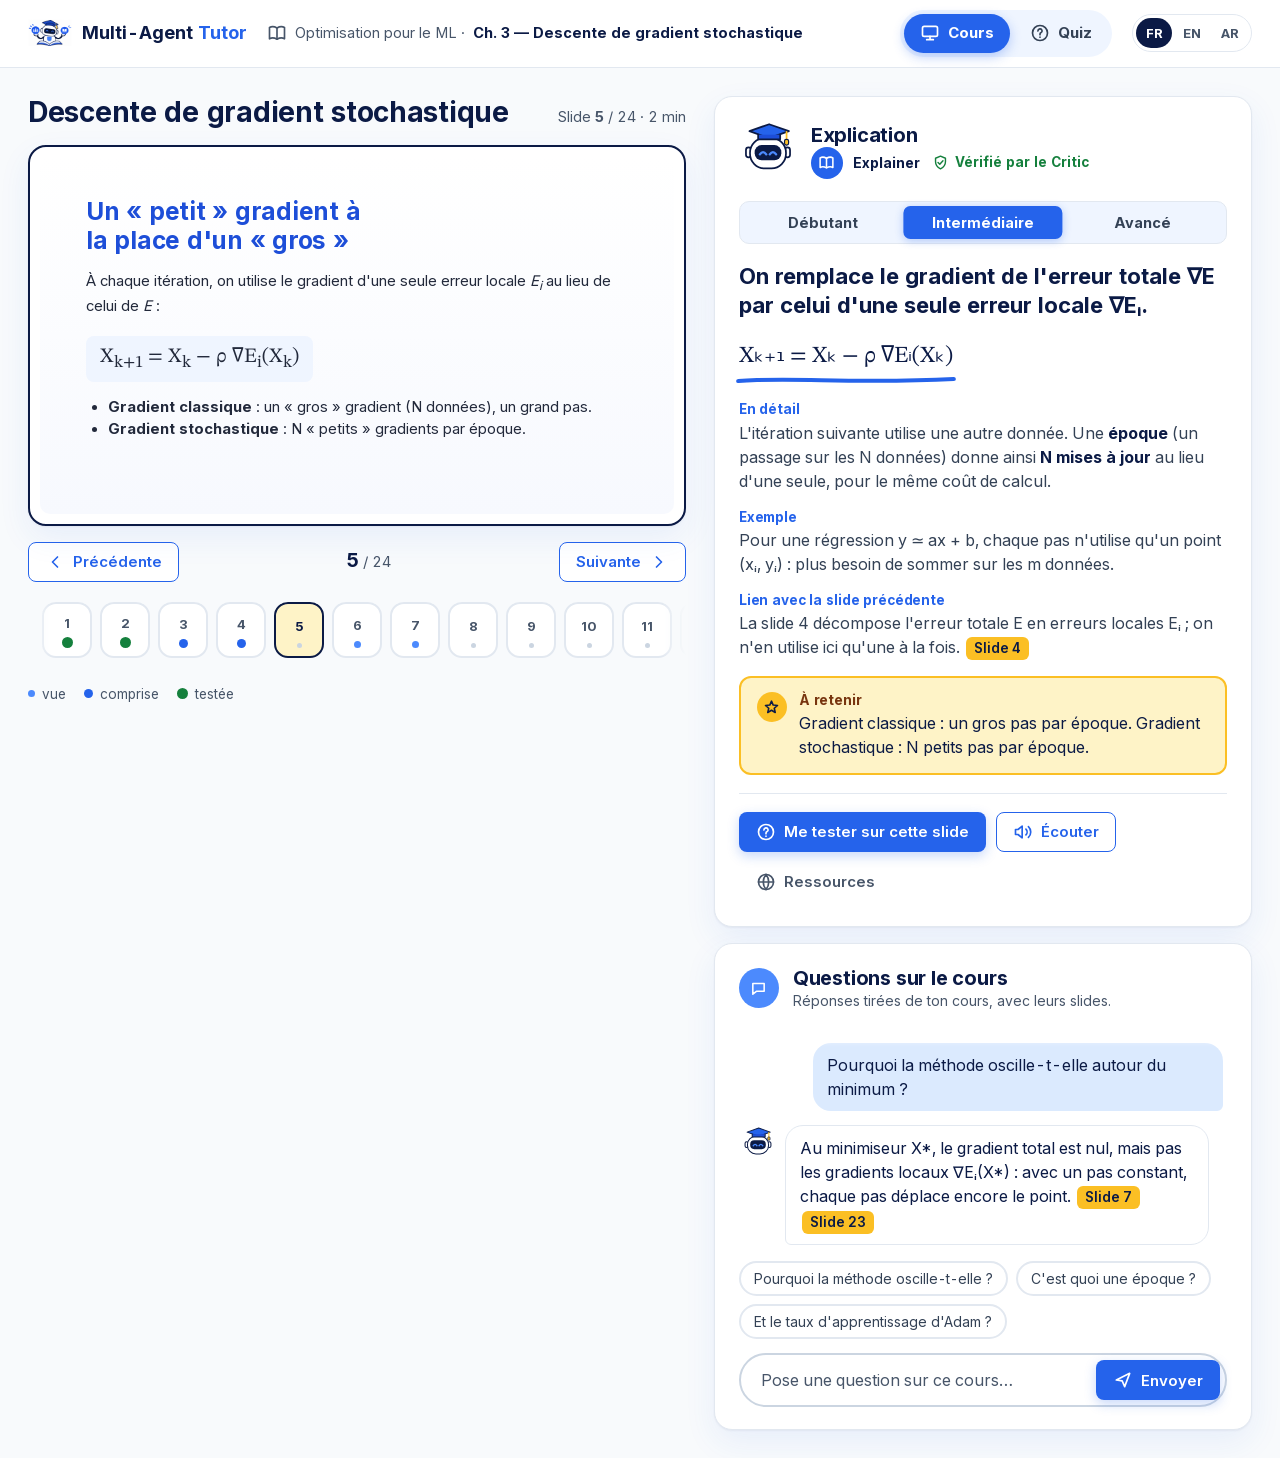
==== commit db34b265: "[D2] maquettes alignées sur la charte D1 (couleurs, Inter, boutons, citations) + DESIGN.md" ====
--- a/docs/maquettes/cours.html
+++ b/docs/maquettes/cours.html
@@ -5,8 +5,7 @@
 <meta name="viewport" content="width=device-width, initial-scale=1">
 <meta name="theme-color" content="#ffffff">
 <title>Cours — Multi-Agent Tutor</title>
-<link rel="preload" href="fonts/nunito-latin.woff2" as="font" type="font/woff2" crossorigin>
-<link rel="preload" href="fonts/atkinson-hyperlegible-400-latin.woff2" as="font" type="font/woff2" crossorigin>
+<link rel="preload" href="fonts/inter-latin.woff2" as="font" type="font/woff2" crossorigin>
 <link rel="stylesheet" href="maquettes.css">
 </head>
 <body>
@@ -26,7 +25,7 @@
 </svg>
 
 <header class="barre">
-  <a class="marque" href="cours.html" data-mascotte aria-label="Multi-Agent Tutor, accueil"><span class="marque-nom">Multi-Agent <b>Tutor</b></span></a>
+  <a class="marque" href="cours.html" aria-label="Multi-Agent Tutor, accueil"><img src="img/logo-icone.png" alt="" width="44" height="44"><span class="marque-nom">Multi-Agent <b>Tutor</b></span></a>
   <div class="cours-actuel">
     <svg class="icone"><use href="#i-livre"/></svg>
     <span>Optimisation pour le ML ·</span>
--- a/docs/maquettes/maquettes.css
+++ b/docs/maquettes/maquettes.css
@@ -5,23 +5,11 @@
    Couleurs en variables : à aligner sur la charte de Both (D1, docs/charte.md). */
 
 /* ---------- Polices (auto-hébergées) ---------- */
-@font-face { font-family: "Nunito"; font-style: normal; font-weight: 700 800; font-display: swap;
-  src: url("fonts/nunito-latin.woff2") format("woff2");
+@font-face { font-family: "Inter"; font-style: normal; font-weight: 100 900; font-display: swap;
+  src: url("fonts/inter-latin.woff2") format("woff2");
   unicode-range: U+0000-00FF, U+0131, U+0152-0153, U+02BB-02BC, U+02C6, U+02DA, U+02DC, U+0304, U+0308, U+0329, U+2000-206F, U+20AC, U+2122, U+2191, U+2193, U+2212, U+2215, U+FEFF, U+FFFD; }
-@font-face { font-family: "Nunito"; font-style: normal; font-weight: 700 800; font-display: swap;
-  src: url("fonts/nunito-latin-ext.woff2") format("woff2");
-  unicode-range: U+0100-02BA, U+02BD-02C5, U+02C7-02CC, U+02CE-02D7, U+02DD-02FF, U+0304, U+0308, U+0329, U+1D00-1DBF, U+1E00-1E9F, U+1EF2-1EFF, U+2020, U+20A0-20AB, U+20AD-20C0, U+2113, U+2C60-2C7F, U+A720-A7FF; }
-@font-face { font-family: "Atkinson Hyperlegible"; font-style: normal; font-weight: 400; font-display: swap;
-  src: url("fonts/atkinson-hyperlegible-400-latin.woff2") format("woff2");
-  unicode-range: U+0000-00FF, U+0131, U+0152-0153, U+02BB-02BC, U+02C6, U+02DA, U+02DC, U+0304, U+0308, U+0329, U+2000-206F, U+20AC, U+2122, U+2191, U+2193, U+2212, U+2215, U+FEFF, U+FFFD; }
-@font-face { font-family: "Atkinson Hyperlegible"; font-style: normal; font-weight: 400; font-display: swap;
-  src: url("fonts/atkinson-hyperlegible-400-latin-ext.woff2") format("woff2");
-  unicode-range: U+0100-02BA, U+02BD-02C5, U+02C7-02CC, U+02CE-02D7, U+02DD-02FF, U+0304, U+0308, U+0329, U+1D00-1DBF, U+1E00-1E9F, U+1EF2-1EFF, U+2020, U+20A0-20AB, U+20AD-20C0, U+2113, U+2C60-2C7F, U+A720-A7FF; }
-@font-face { font-family: "Atkinson Hyperlegible"; font-style: normal; font-weight: 700; font-display: swap;
-  src: url("fonts/atkinson-hyperlegible-700-latin.woff2") format("woff2");
-  unicode-range: U+0000-00FF, U+0131, U+0152-0153, U+02BB-02BC, U+02C6, U+02DA, U+02DC, U+0304, U+0308, U+0329, U+2000-206F, U+20AC, U+2122, U+2191, U+2193, U+2212, U+2215, U+FEFF, U+FFFD; }
-@font-face { font-family: "Atkinson Hyperlegible"; font-style: normal; font-weight: 700; font-display: swap;
-  src: url("fonts/atkinson-hyperlegible-700-latin-ext.woff2") format("woff2");
+@font-face { font-family: "Inter"; font-style: normal; font-weight: 100 900; font-display: swap;
+  src: url("fonts/inter-latin-ext.woff2") format("woff2");
   unicode-range: U+0100-02BA, U+02BD-02C5, U+02C7-02CC, U+02CE-02D7, U+02DD-02FF, U+0304, U+0308, U+0329, U+1D00-1DBF, U+1E00-1E9F, U+1EF2-1EFF, U+2020, U+20A0-20AB, U+20AD-20C0, U+2113, U+2C60-2C7F, U+A720-A7FF; }
 @font-face { font-family: "Noto Sans Arabic"; font-style: normal; font-weight: 400 700; font-display: swap;
   src: url("fonts/noto-sans-arabic-arabic.woff2") format("woff2");
@@ -37,34 +25,48 @@
 
 /* ---------- Jetons ---------- */
 :root {
-  --fond: #f5f8ff;
-  --surface: #ffffff;
-  --bleu-ciel: #eaf1ff;
-  --bleu-ciel-2: #d9e6ff;
-  --bleu-clair: #4a86f5;
-  --bleu: #2350d8;
-  --bleu-fonce: #1a3fb3;
-  --marine: #0e1a3d;
-  --marine-2: #33405f;
-  --gris: #5d6782;
-  --filet: #dfe6f5;
-  --filet-fort: #c4d0ea;
-  --or: #f5b21f;
-  --or-doux: #fff3d4;
-  --or-texte: #7a5300;
-  --vert: #187547;
-  --vert-doux: #e3f5ec;
-  --rouge: #c8433a;
-  --rouge-doux: #fdeceb;
+  /* Valeurs de la charte D1 (Both, docs/charte.md) — variables --mat-* reprises telles quelles */
+  --mat-primaire: #2563EB;
+  --mat-primaire-survol: #1D4ED8;
+  --mat-secondaire: #4C8AFD;
+  --mat-accent: #FBBF24;
+  --mat-texte: #0B1A45;
+  --mat-texte-secondaire: #475569;
+  --mat-fond: #F8FAFC;
+  --mat-surface: #FFFFFF;
+  --mat-fond-clair: #DBEAFE;
+  --mat-bordure: #E2E8F0;
+  --mat-succes: #15803D;
+  --mat-erreur: #DC2626;
+
+  --fond: var(--mat-fond);
+  --surface: var(--mat-surface);
+  --bleu-ciel: #EFF5FF;            /* teinte intermédiaire dérivée de --mat-fond-clair, pour les grands aplats */
+  --bleu-ciel-2: var(--mat-fond-clair);
+  --bleu-clair: var(--mat-secondaire);
+  --bleu: var(--mat-primaire);
+  --bleu-fonce: var(--mat-primaire-survol);
+  --marine: var(--mat-texte);
+  --marine-2: #334155;
+  --gris: var(--mat-texte-secondaire);
+  --filet: var(--mat-bordure);
+  --filet-fort: #CBD5E1;
+  --or: var(--mat-accent);
+  --or-doux: #FEF3C7;
+  --or-texte: #78350F;
+  --vert: var(--mat-succes);
+  --vert-doux: #DCFCE7;
+  --rouge: var(--mat-erreur);
+  --rouge-doux: #FEE2E2;
 
   --trait: 2.5px;                 /* l'épaisseur des contours du logo */
   --rayon: 18px;
   --rayon-sm: 12px;
-  --ombre: 0 1px 2px rgba(14, 26, 61, 0.05), 0 12px 32px rgba(35, 80, 216, 0.08);
-  --ombre-forte: 0 18px 44px rgba(35, 80, 216, 0.18);
-
-  --titre: "Nunito", "Noto Sans Arabic", sans-serif;
-  --texte: "Atkinson Hyperlegible", "Noto Sans Arabic", sans-serif;
+  --ombre: 0 1px 2px rgba(11, 26, 69, 0.05), 0 12px 32px rgba(37, 99, 235, 0.08);
+  --ombre-forte: 0 18px 44px rgba(37, 99, 235, 0.18);
+
+  --titre: "Inter", "Noto Sans Arabic", "Segoe UI", Roboto, Arial, sans-serif;
+  --texte: "Inter", "Noto Sans Arabic", "Segoe UI", Roboto, Arial, sans-serif;
   --maths: "STIX Two Text", "Noto Sans Math", serif;
 
   --ease-out: cubic-bezier(0.23, 1, 0.32, 1);
@@ -76,16 +78,16 @@
 html { -webkit-text-size-adjust: 100%; }
 body {
   margin: 0; min-height: 100vh;
-  font-family: var(--texte); font-size: 16px; line-height: 1.6;
+  font-family: var(--texte); font-size: 16px; line-height: 1.5;
   color: var(--marine); background: var(--fond);
   font-variant-numeric: tabular-nums;
 }
 html[lang="ar"] body { --titre: "Noto Sans Arabic", sans-serif; --texte: "Noto Sans Arabic", sans-serif; }
-h1, h2, h3 { font-family: var(--titre); font-weight: 800; margin: 0; line-height: 1.2; text-wrap: balance; letter-spacing: -0.01em; }
+h1, h2, h3 { font-family: var(--titre); font-weight: 700; margin: 0; line-height: 1.2; text-wrap: balance; letter-spacing: -0.01em; }
 ::selection { background: var(--bleu-ciel-2); color: var(--marine); }
 input { caret-color: var(--bleu); }
 * { scrollbar-width: thin; scrollbar-color: var(--filet-fort) transparent; }
-:focus-visible { outline: 3px solid var(--bleu); outline-offset: 3px; border-radius: 8px; }
+:focus-visible { outline: 2px solid var(--bleu); outline-offset: 2px; border-radius: 6px; }
 a { color: var(--bleu); text-underline-offset: 3px; }
 svg.icone { width: 20px; height: 20px; flex: none; stroke: currentColor; fill: none; stroke-width: 2; stroke-linecap: round; stroke-linejoin: round; }
 [dir="rtl"] .miroir { transform: scaleX(-1); }
@@ -129,21 +131,21 @@
   border-block-end: 1px solid var(--filet);
 }
 .marque { display: flex; align-items: center; gap: 10px; text-decoration: none; color: var(--marine); }
-.marque .mascotte { width: 40px; height: 40px; }
-.marque-nom { font-family: var(--titre); font-weight: 800; font-size: 18px; line-height: 1; }
-.marque-nom b { color: var(--bleu); font-weight: 800; }
+.marque img { width: 44px; height: 44px; object-fit: contain; }
+.marque-nom { font-family: var(--titre); font-weight: 700; font-size: 18px; line-height: 1; }
+.marque-nom b { color: var(--bleu); font-weight: 700; }
 .cours-actuel { display: flex; align-items: center; gap: 8px; min-width: 0; color: var(--gris); font-size: 14.5px; }
 .cours-actuel strong { color: var(--marine); white-space: nowrap; overflow: hidden; text-overflow: ellipsis; }
 .onglets { margin-inline-start: auto; display: flex; gap: 4px; padding: 4px; background: var(--bleu-ciel); border-radius: 999px; }
 .onglets a {
   display: flex; align-items: center; gap: 8px; padding: 8px 16px; border-radius: 999px;
-  text-decoration: none; color: var(--marine-2); font-family: var(--titre); font-weight: 800; font-size: 15px;
+  text-decoration: none; color: var(--marine-2); font-family: var(--titre); font-weight: 700; font-size: 15px;
   transition: background-color 160ms ease, color 160ms ease;
 }
-.onglets a[aria-current="page"] { background: var(--bleu); color: #fff; box-shadow: 0 4px 12px rgba(35, 80, 216, 0.3); }
+.onglets a[aria-current="page"] { background: var(--bleu); color: #fff; box-shadow: 0 4px 12px rgba(37, 99, 235, 0.3); }
 .langues { display: flex; gap: 2px; padding: 3px; border: 1px solid var(--filet); border-radius: 999px; }
 .langues button {
-  border: 0; background: transparent; color: var(--gris); font-family: var(--titre); font-weight: 800; font-size: 13px;
+  border: 0; background: transparent; color: var(--gris); font-family: var(--titre); font-weight: 700; font-size: 13px;
   min-width: 36px; height: 30px; border-radius: 999px; cursor: pointer;
 }
 .langues button[aria-pressed="true"] { background: var(--marine); color: #fff; }
@@ -151,16 +153,16 @@
 /* ---------- Contrôles ---------- */
 .bouton {
   display: inline-flex; align-items: center; justify-content: center; gap: 8px;
-  min-height: 44px; padding-inline: 18px;
-  border: var(--trait) solid var(--marine); border-radius: 999px;
-  background: var(--surface); color: var(--marine);
-  font-family: var(--titre); font-weight: 800; font-size: 15px; text-decoration: none; cursor: pointer;
+  min-height: 40px; padding-inline: 16px;
+  border: 1px solid var(--bleu); border-radius: 8px;
+  background: var(--surface); color: var(--bleu);
+  font-family: var(--titre); font-weight: 600; font-size: 15px; text-decoration: none; cursor: pointer;
   transition: transform 160ms var(--ease-out), background-color 160ms ease, box-shadow 160ms ease;
 }
 .bouton:active { transform: scale(0.97); }
-.bouton.principal { background: var(--bleu); border-color: var(--bleu); color: #fff; box-shadow: 0 6px 16px rgba(35, 80, 216, 0.28); }
-.bouton.discret { border-color: transparent; color: var(--bleu); }
-.bouton:disabled { background: var(--surface); border-color: var(--filet-fort); color: var(--gris); box-shadow: none; cursor: not-allowed; transform: none; }
+.bouton.principal { background: var(--bleu); border-color: transparent; color: #fff; box-shadow: 0 4px 12px rgba(37, 99, 235, 0.25); }
+.bouton.discret { border-color: transparent; background: transparent; color: var(--gris); }
+.bouton:disabled { opacity: 0.5; box-shadow: none; cursor: not-allowed; transform: none; }
 @media (hover: hover) and (pointer: fine) {
   .bouton:hover:not(:disabled) { background: var(--bleu-ciel); }
   .bouton.principal:hover:not(:disabled) { background: var(--bleu-fonce); }
@@ -169,19 +171,19 @@
   .langues button[aria-pressed="false"]:hover { color: var(--marine); background: var(--bleu-ciel); }
 }
 
-/* Source : [Slide N] dans un ovale bleu, comme les disques du logo */
+/* Citation [Slide N] (charte D1) : pastille jaune du pompon, texte marine, coins 6 px, cliquable */
 .source {
-  display: inline-flex; align-items: center; gap: 4px; padding: 0 10px; margin-inline: 2px;
-  border-radius: 999px; background: var(--bleu-ciel); color: var(--bleu);
-  font-family: var(--titre); font-weight: 800; font-size: 0.85em; line-height: 1.7; text-decoration: none; white-space: nowrap;
+  display: inline-flex; align-items: center; gap: 4px; padding: 0 8px; margin-inline: 2px;
+  border-radius: 6px; background: var(--or); color: var(--marine);
+  font-family: var(--titre); font-weight: 600; font-size: 0.85em; line-height: 1.7; text-decoration: none; white-space: nowrap;
   border: 0; cursor: pointer;
-  transition: background-color 160ms ease, color 160ms ease, transform 160ms var(--ease-out);
+  transition: background-color 160ms ease, transform 160ms var(--ease-out);
 }
 .source:active { transform: scale(0.95); }
-@media (hover: hover) and (pointer: fine) { .source:hover { background: var(--bleu); color: #fff; } }
+@media (hover: hover) and (pointer: fine) { .source:hover { background: var(--or-doux); } }
 
 /* Avatar d'agent : disque bleu roi qui porte un pictogramme blanc (repris du logo) */
-.agent { display: inline-flex; align-items: center; gap: 10px; font-family: var(--titre); font-weight: 800; font-size: 14px; color: var(--marine); }
+.agent { display: inline-flex; align-items: center; gap: 10px; font-family: var(--titre); font-weight: 700; font-size: 14px; color: var(--marine); }
 .disque { width: 32px; height: 32px; border-radius: 50%; display: grid; place-items: center; background: var(--bleu); color: #fff; flex: none; }
 .disque svg { width: 17px; height: 17px; stroke-width: 2.2; }
 .disque.clair { background: var(--bleu-clair); }
@@ -200,13 +202,13 @@
 .colonne { display: flex; flex-direction: column; gap: 16px; min-width: 0; }
 .colonne.slide-fixe { position: sticky; top: 92px; }
 .titre-slide { display: flex; align-items: baseline; justify-content: space-between; gap: 16px; }
-.titre-slide h1 { font-size: 27px; }
+.titre-slide h1 { font-size: 28px; }
 .titre-slide .meta { color: var(--gris); font-size: 14.5px; white-space: nowrap; }
 
 /* La slide du cours, dans un cadre au contour marine épais comme le logo */
 .cadre-slide { position: relative; border: var(--trait) solid var(--marine); border-radius: var(--rayon); background: var(--surface); padding: 10px; box-shadow: var(--ombre); }
 .cadre-slide.repere { animation: repere 900ms var(--ease-out); }
-@keyframes repere { 0% { box-shadow: 0 0 0 0 rgba(245, 178, 31, 0.0), var(--ombre); } 25% { box-shadow: 0 0 0 6px rgba(245, 178, 31, 0.55), var(--ombre); } 100% { box-shadow: 0 0 0 0 rgba(245, 178, 31, 0), var(--ombre); } }
+@keyframes repere { 0% { box-shadow: 0 0 0 0 rgba(251, 191, 36, 0.0), var(--ombre); } 25% { box-shadow: 0 0 0 6px rgba(251, 191, 36, 0.55), var(--ombre); } 100% { box-shadow: 0 0 0 0 rgba(251, 191, 36, 0), var(--ombre); } }
 .slide {
   aspect-ratio: 16 / 9; border-radius: 10px; overflow: hidden;
   background: linear-gradient(180deg, #ffffff, #f7f9fe); color: #22293b;
@@ -234,7 +236,7 @@
 .vignette {
   flex: 0 0 50px; height: 56px; display: grid; grid-template-rows: 1fr auto; place-items: center; padding-block: 6px 8px;
   border: 2px solid var(--filet); border-radius: 14px; background: var(--surface);
-  color: var(--gris); font-family: var(--titre); font-weight: 800; font-size: 13px; cursor: pointer;
+  color: var(--gris); font-family: var(--titre); font-weight: 700; font-size: 13px; cursor: pointer;
   transition: border-color 160ms ease, transform 160ms var(--ease-out);
 }
 .vignette:active { transform: scale(0.94); }
@@ -252,33 +254,34 @@
 .explication { padding: 22px 24px 24px; display: flex; flex-direction: column; gap: 18px; }
 .tete-panneau { display: flex; align-items: center; gap: 14px; }
 .tete-panneau .mascotte { width: 58px; height: 58px; }
-.tete-panneau h2 { font-size: 21px; }
+.tete-panneau h2 { font-size: 20px; }
 .tete-panneau .sous { color: var(--gris); font-size: 14px; display: flex; align-items: center; gap: 12px; flex-wrap: wrap; }
 
 /* Sélecteur de niveau avec un curseur qui glisse */
-.niveaux { position: relative; display: grid; grid-template-columns: repeat(3, 1fr); padding: 4px; background: var(--bleu-ciel); border-radius: 999px; }
+.niveaux { position: relative; display: grid; grid-template-columns: repeat(3, 1fr); padding: 4px; background: var(--bleu-ciel); border: 1px solid var(--filet); border-radius: 10px; }
+/* Segment actif en bleu roi (charte D1), qui glisse d'un niveau à l'autre */
 .niveaux .curseur {
   position: absolute; inset-block: 4px; inset-inline-start: 4px; width: calc((100% - 8px) / 3);
-  background: var(--surface); border-radius: 999px; box-shadow: 0 2px 8px rgba(14, 26, 61, 0.12);
+  background: var(--bleu); border-radius: 7px; box-shadow: 0 2px 8px rgba(37, 99, 235, 0.3);
   transition: transform 220ms var(--ease-out);
 }
 .niveaux button {
-  position: relative; border: 0; background: transparent; cursor: pointer; padding: 8px 6px; border-radius: 999px;
-  font-family: var(--titre); font-weight: 800; font-size: 14.5px; color: var(--marine-2);
+  position: relative; border: 0; background: transparent; cursor: pointer; padding: 8px 6px; border-radius: 7px;
+  font-family: var(--titre); font-weight: 700; font-size: 14.5px; color: var(--marine-2);
   transition: color 160ms ease;
 }
-.niveaux button[aria-pressed="true"] { color: var(--bleu); }
+.niveaux button[aria-pressed="true"] { color: #fff; }
 
 .contenu { display: flex; flex-direction: column; gap: 16px; transition: opacity 180ms ease, filter 180ms ease; }
 .contenu.genere { opacity: 0.25; filter: blur(2px); }
-.idee { font-family: var(--titre); font-size: 22px; font-weight: 800; line-height: 1.35; color: var(--marine); margin: 0; }
+.idee { font-family: var(--titre); font-size: 22px; font-weight: 700; line-height: 1.35; color: var(--marine); margin: 0; }
 /* La formule clé, soulignée d'un trait bleu tracé (comme les traits qui encadrent « Tutor » dans le logo) */
 .formule { position: relative; display: inline-block; font-family: var(--maths); font-size: 23px; color: var(--marine); padding-block: 2px 12px; }
 .formule svg { position: absolute; inset-inline: -4px; bottom: 0; width: calc(100% + 8px); height: 10px; overflow: visible; }
 .formule path { fill: none; stroke: var(--bleu); stroke-width: 4; stroke-linecap: round; stroke-dasharray: 220; stroke-dashoffset: 0; }
 .formule.trace path { animation: tracer 450ms var(--ease-out) 80ms both; }
 @keyframes tracer { from { stroke-dashoffset: 220; } to { stroke-dashoffset: 0; } }
-.bloc h3 { font-size: 13.5px; color: var(--bleu); margin-block-end: 3px; font-weight: 800; }
+.bloc h3 { font-size: 13.5px; color: var(--bleu); margin-block-end: 3px; font-weight: 700; }
 .bloc p { margin: 0; color: var(--marine-2); max-width: 68ch; }
 .bloc p strong { color: var(--marine); }
 .encadre { display: flex; gap: 12px; align-items: flex-start; padding: 14px 16px; border-radius: var(--rayon-sm); background: var(--or-doux); border: 2px solid var(--or); }
@@ -292,8 +295,8 @@
 .fil { display: flex; flex-direction: column; gap: 14px; max-height: 360px; overflow-y: auto; padding: 18px 4px 2px 2px; mask-image: linear-gradient(to bottom, transparent 0, #000 22px); }
 .tour { display: flex; gap: 10px; align-items: flex-start; }
 .tour.etudiant { justify-content: flex-end; }
-.tour.etudiant .bulle { background: var(--bleu); color: #fff; border-radius: 18px; border-end-end-radius: 6px; padding: 10px 14px; max-width: 85%; }
-.tour.tuteur .bulle { background: var(--bleu-ciel); color: var(--marine); border-radius: 18px; border-end-start-radius: 6px; padding: 10px 14px; max-width: 88%; }
+.tour.etudiant .bulle { background: var(--bleu-ciel-2); color: var(--marine); border-radius: 18px; border-end-end-radius: 6px; padding: 10px 14px; max-width: 85%; }
+.tour.tuteur .bulle { background: var(--surface); border: 1px solid var(--filet); color: var(--marine); border-radius: 18px; border-end-start-radius: 6px; padding: 10px 14px; max-width: 88%; }
 .tour.tuteur .bulle.refus { background: var(--surface); border: 2px dashed var(--filet-fort); }
 .tour .disque { margin-block-start: 2px; }
 .tour.entre { animation: entrer 260ms var(--ease-out) both; }
@@ -316,11 +319,11 @@
 .entete-quiz { display: flex; align-items: center; gap: 18px; flex-wrap: wrap; }
 .entete-quiz .titre-quiz { display: flex; align-items: center; gap: 18px; }
 .entete-quiz .mascotte { width: 76px; height: 76px; }
-.entete-quiz h1 { font-size: 30px; }
+.entete-quiz h1 { font-size: 28px; }
 .entete-quiz p { margin: 4px 0 0; color: var(--gris); }
 .modes { margin-inline-start: auto; display: grid; grid-template-columns: 1fr 1fr; padding: 4px; background: var(--bleu-ciel); border-radius: 999px; }
-.modes button { border: 0; background: transparent; padding: 8px 18px; border-radius: 999px; font-family: var(--titre); font-weight: 800; font-size: 15px; color: var(--marine-2); cursor: pointer; }
-.modes button[aria-pressed="true"] { background: var(--surface); color: var(--bleu); box-shadow: 0 2px 8px rgba(14, 26, 61, 0.12); }
+.modes button { border: 0; background: transparent; padding: 8px 18px; border-radius: 999px; font-family: var(--titre); font-weight: 700; font-size: 15px; color: var(--marine-2); cursor: pointer; }
+.modes button[aria-pressed="true"] { background: var(--surface); color: var(--bleu); box-shadow: 0 2px 8px rgba(11, 26, 69, 0.12); }
 
 .progression-quiz { display: flex; align-items: center; gap: 16px; }
 .etapes { flex: 1; display: grid; grid-template-columns: repeat(var(--n, 3), 1fr); gap: 8px; }
@@ -328,7 +331,7 @@
 .etapes span.courante { background: var(--or); }
 .etapes span.juste { background: var(--vert); }
 .etapes span.fausse { background: var(--rouge); }
-.compteur { color: var(--marine-2); font-family: var(--titre); font-weight: 800; font-size: 15px; white-space: nowrap; }
+.compteur { color: var(--marine-2); font-family: var(--titre); font-weight: 700; font-size: 15px; white-space: nowrap; }
 
 .carte-question { padding: 30px; display: flex; flex-direction: column; gap: 20px; }
 .carte-question h2 { font-size: 24px; line-height: 1.35; }
@@ -340,7 +343,7 @@
 }
 .choix button:active:not(:disabled) { transform: scale(0.985); }
 @media (hover: hover) and (pointer: fine) { .choix button:hover:not(:disabled) { border-color: var(--bleu-clair); background: var(--bleu-ciel); } }
-.choix .lettre { width: 32px; height: 32px; flex: none; display: grid; place-items: center; border-radius: 50%; background: var(--bleu-ciel); color: var(--bleu); font-family: var(--titre); font-weight: 800; font-size: 15px; transition: background-color 160ms ease, color 160ms ease; }
+.choix .lettre { width: 32px; height: 32px; flex: none; display: grid; place-items: center; border-radius: 50%; background: var(--bleu-ciel); color: var(--bleu); font-family: var(--titre); font-weight: 700; font-size: 15px; transition: background-color 160ms ease, color 160ms ease; }
 .choix button.bonne { border-color: var(--vert); background: var(--vert-doux); }
 .choix button.bonne .lettre { background: var(--vert); color: #fff; }
 .choix button.mauvaise { border-color: var(--rouge); background: var(--rouge-doux); }
@@ -359,7 +362,7 @@
 
 .score { display: none; padding: 34px 30px; flex-direction: column; align-items: center; gap: 12px; text-align: center; }
 .score .mascotte { width: 110px; height: 110px; }
-.score .resultat { font-family: var(--titre); font-weight: 800; font-size: 50px; line-height: 1; color: var(--bleu); }
+.score .resultat { font-family: var(--titre); font-weight: 700; font-size: 50px; line-height: 1; color: var(--bleu); }
 .score .resultat small { font-size: 24px; color: var(--gris); }
 .score h2 { font-size: 23px; }
 .pastilles { display: flex; gap: 10px; }
@@ -378,15 +381,15 @@
   background: var(--surface); border: var(--trait) solid var(--marine); box-shadow: var(--ombre-forte);
 }
 .face.verso { transform: rotateY(180deg); background: var(--bleu); border-color: var(--bleu); color: #fff; }
-.face .cote { font-family: var(--titre); font-weight: 800; font-size: 14px; color: var(--bleu); }
-.face.verso .cote { color: var(--bleu-ciel-2); }
-.face .contenu { font-family: var(--titre); font-weight: 800; font-size: 25px; line-height: 1.35; max-width: 30ch; }
+.face .cote { font-family: var(--titre); font-weight: 700; font-size: 14px; color: var(--bleu); }
+.face.verso .cote { color: #fff; }
+.face .contenu { font-family: var(--titre); font-weight: 700; font-size: 25px; line-height: 1.35; max-width: 30ch; }
 .face.verso .contenu { font-family: var(--maths); font-weight: 400; font-size: 28px; }
 .face .indice { color: var(--gris); font-size: 14px; }
 .evaluation { display: grid; grid-template-columns: repeat(4, 1fr); gap: 8px; }
 .evaluation .bouton { flex-direction: column; gap: 0; border-radius: 16px; min-height: 60px; padding-block: 8px; }
 .evaluation small { font-family: var(--texte); font-weight: 400; font-size: 13px; color: var(--gris); }
-.evaluation .principal small { color: var(--bleu-ciel-2); }
+.evaluation .principal small { color: #fff; }
 .compte { color: var(--gris); font-size: 14.5px; text-align: center; margin: 0; }
 
 /* ---------- Mouvement réduit : moins et plus doux, pas zéro ---------- */
@@ -442,3 +445,5 @@
   /* Quiz : la mascotte reste sur la ligne du titre */
   .entete-quiz .titre-quiz { display: flex; align-items: center; gap: 12px; flex-basis: 100%; }
 }
+
+.choix .lettre svg { width: 18px; height: 18px; stroke-width: 3; }
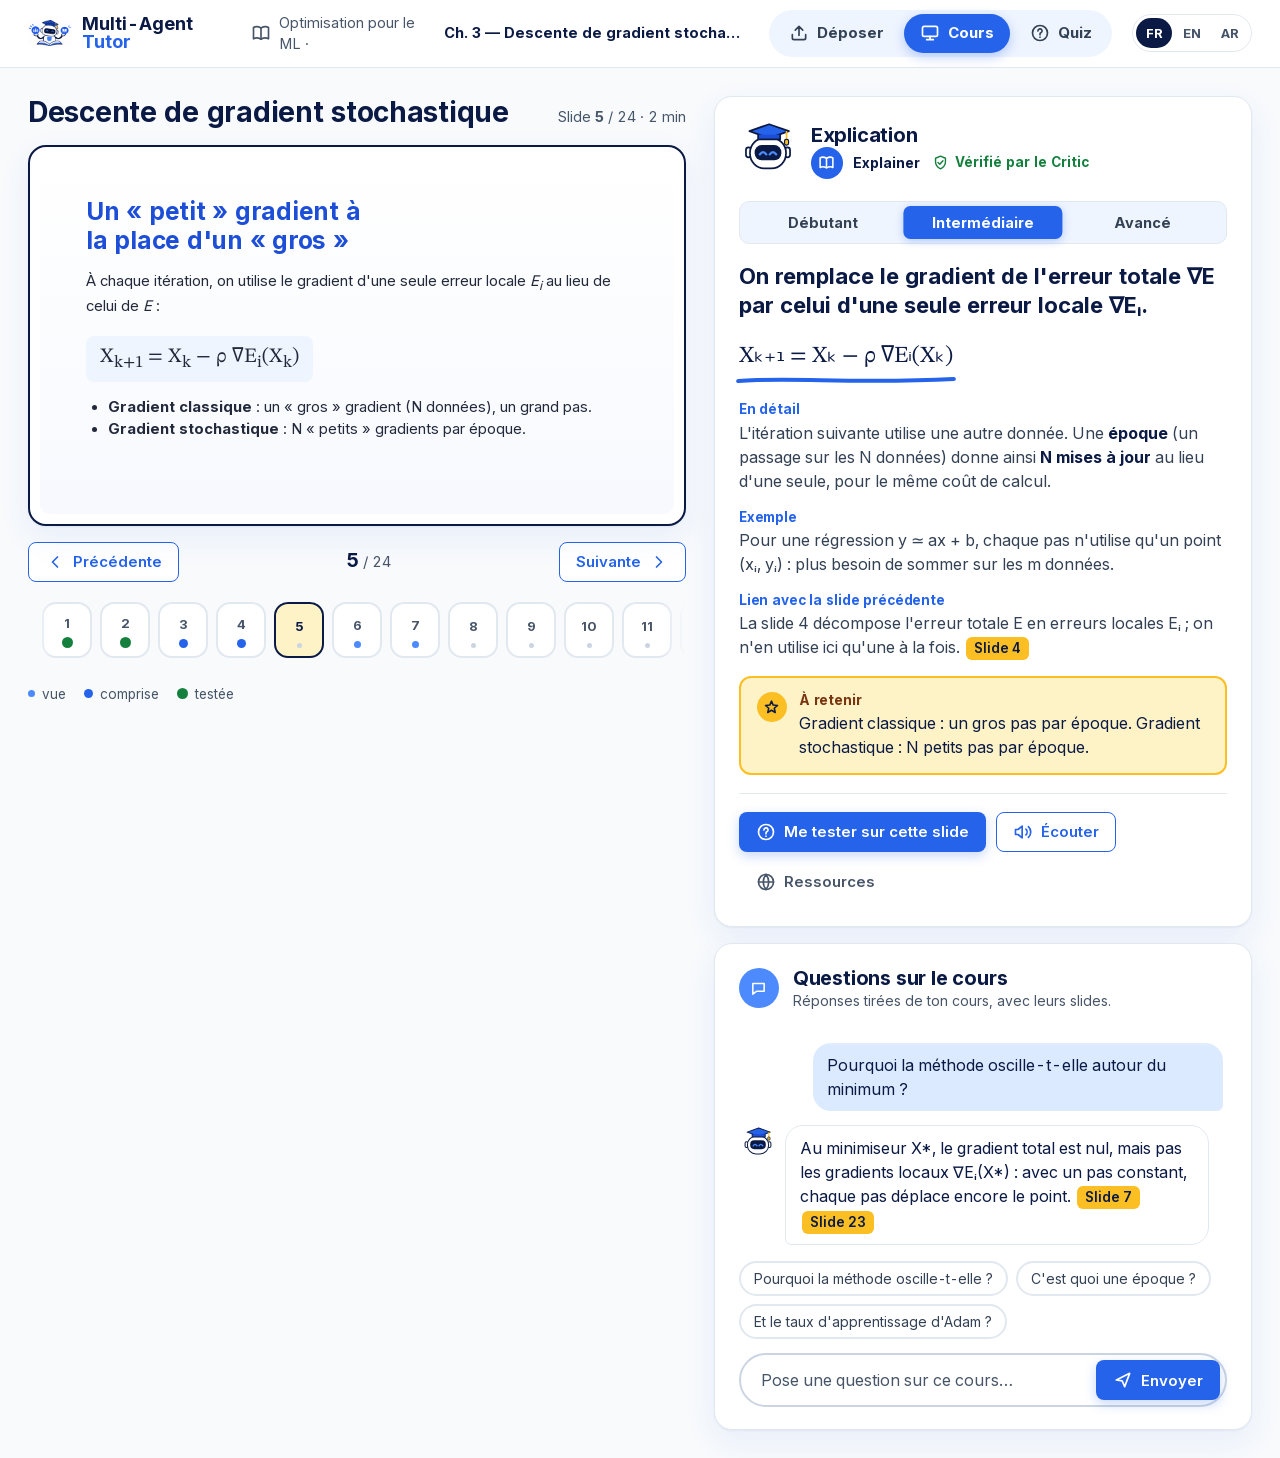
==== commit 57148ae9: "[D2] page Dépôt (glisser-déposer PPTX/PDF, appel /upload) + boutons Déposer mon cours" ====
--- a/docs/maquettes/cours.html
+++ b/docs/maquettes/cours.html
@@ -10,6 +10,7 @@
 </head>
 <body>
 <svg width="0" height="0" style="position:absolute" aria-hidden="true">
+  <symbol id="i-depot" viewBox="0 0 24 24"><path d="M12 15V4M7.5 8.5 12 4l4.5 4.5"/><path d="M4 14v4a2 2 0 0 0 2 2h12a2 2 0 0 0 2-2v-4"/></symbol>
   <symbol id="i-livre" viewBox="0 0 24 24"><path d="M3 5.5C5.5 4 8.5 4 12 6c3.5-2 6.5-2 9-.5V19c-2.5-1.5-5.5-1.5-9 .5-3.5-2-6.5-2-9-.5z"/><path d="M12 6v13.5"/></symbol>
   <symbol id="i-cours" viewBox="0 0 24 24"><rect x="3" y="4" width="18" height="12" rx="2"/><path d="M8 20h8M12 16v4"/></symbol>
   <symbol id="i-quiz" viewBox="0 0 24 24"><circle cx="12" cy="12" r="9"/><path d="M9.5 9.5a2.5 2.5 0 1 1 3.5 2.3c-.6.3-1 .9-1 1.6V14"/><path d="M12 17h.01"/></symbol>
@@ -25,13 +26,14 @@
 </svg>
 
 <header class="barre">
-  <a class="marque" href="cours.html" aria-label="Multi-Agent Tutor, accueil"><img src="img/logo-icone.png" alt="" width="44" height="44"><span class="marque-nom">Multi-Agent <b>Tutor</b></span></a>
+  <a class="marque" href="accueil/index.html" aria-label="Multi-Agent Tutor, accueil"><img src="img/logo-icone.png" alt="" width="44" height="44"><span class="marque-nom">Multi-Agent <b>Tutor</b></span></a>
   <div class="cours-actuel">
     <svg class="icone"><use href="#i-livre"/></svg>
     <span>Optimisation pour le ML ·</span>
     <strong>Ch. 3 — Descente de gradient stochastique</strong>
   </div>
   <nav class="onglets" aria-label="Sections">
+    <a href="depot.html"><svg class="icone"><use href="#i-depot"/></svg><span data-t="depot">Déposer</span></a>
     <a href="cours.html" aria-current="page"><svg class="icone"><use href="#i-cours"/></svg><span data-t="cours">Cours</span></a>
     <a href="quiz.html"><svg class="icone"><use href="#i-quiz"/></svg><span data-t="quiz">Quiz</span></a>
   </nav>
@@ -292,9 +294,9 @@
 
   // ---------- Langue de l'interface ----------
   brancherLangues({
-    fr: { "tester-court": "Me tester", demander: "Demander", cours: "Cours", quiz: "Quiz", slide: "Slide", prec: "Précédente", suiv: "Suivante", vue: "vue", comprise: "comprise", testee: "testée", expl: "Explication", verifie: "Vérifié par le Critic", debutant: "Débutant", intermediaire: "Intermédiaire", avance: "Avancé", tester: "Me tester sur cette slide", ecouter: "Écouter", ress: "Ressources", questions: "Questions sur le cours", "sous-questions": "Réponses tirées de ton cours, avec leurs slides.", envoyer: "Envoyer", ph: "Pose une question sur ce cours…", "h-expl": "En détail", "h-ex": "Exemple", "h-lien": "Lien avec la slide précédente", "h-retenir": "À retenir" },
-    en: { "tester-court": "Test me", demander: "Ask", cours: "Course", quiz: "Quiz", slide: "Slide", prec: "Previous", suiv: "Next", vue: "seen", comprise: "understood", testee: "tested", expl: "Explanation", verifie: "Checked by the Critic", debutant: "Beginner", intermediaire: "Intermediate", avance: "Advanced", tester: "Test me on this slide", ecouter: "Listen", ress: "Resources", questions: "Ask about the course", "sous-questions": "Answers drawn from your course, with their slides.", envoyer: "Send", ph: "Ask a question about this course…", "h-expl": "In detail", "h-ex": "Example", "h-lien": "Link with the previous slide", "h-retenir": "Key takeaway" },
-    ar: { "tester-court": "اختبرني", demander: "اسأل", cours: "الدرس", quiz: "اختبار", slide: "شريحة", prec: "السابقة", suiv: "التالية", vue: "تمت رؤيتها", comprise: "مفهومة", testee: "مختبرة", expl: "الشرح", verifie: "تحقق منه المُراجِع", debutant: "مبتدئ", intermediaire: "متوسط", avance: "متقدم", tester: "اختبرني في هذه الشريحة", ecouter: "استمع", ress: "مصادر", questions: "أسئلة حول الدرس", "sous-questions": "إجابات مأخوذة من درسك مع شرائحها.", envoyer: "إرسال", ph: "اطرح سؤالاً حول هذا الدرس…", "h-expl": "بالتفصيل", "h-ex": "مثال", "h-lien": "الصلة بالشريحة السابقة", "h-retenir": "للتذكّر" }
+    fr: { "tester-court": "Me tester", demander: "Demander", depot: "Déposer", cours: "Cours", quiz: "Quiz", slide: "Slide", prec: "Précédente", suiv: "Suivante", vue: "vue", comprise: "comprise", testee: "testée", expl: "Explication", verifie: "Vérifié par le Critic", debutant: "Débutant", intermediaire: "Intermédiaire", avance: "Avancé", tester: "Me tester sur cette slide", ecouter: "Écouter", ress: "Ressources", questions: "Questions sur le cours", "sous-questions": "Réponses tirées de ton cours, avec leurs slides.", envoyer: "Envoyer", ph: "Pose une question sur ce cours…", "h-expl": "En détail", "h-ex": "Exemple", "h-lien": "Lien avec la slide précédente", "h-retenir": "À retenir" },
+    en: { "tester-court": "Test me", demander: "Ask", depot: "Upload", cours: "Course", quiz: "Quiz", slide: "Slide", prec: "Previous", suiv: "Next", vue: "seen", comprise: "understood", testee: "tested", expl: "Explanation", verifie: "Checked by the Critic", debutant: "Beginner", intermediaire: "Intermediate", avance: "Advanced", tester: "Test me on this slide", ecouter: "Listen", ress: "Resources", questions: "Ask about the course", "sous-questions": "Answers drawn from your course, with their slides.", envoyer: "Send", ph: "Ask a question about this course…", "h-expl": "In detail", "h-ex": "Example", "h-lien": "Link with the previous slide", "h-retenir": "Key takeaway" },
+    ar: { "tester-court": "اختبرني", demander: "اسأل", depot: "رفع", cours: "الدرس", quiz: "اختبار", slide: "شريحة", prec: "السابقة", suiv: "التالية", vue: "تمت رؤيتها", comprise: "مفهومة", testee: "مختبرة", expl: "الشرح", verifie: "تحقق منه المُراجِع", debutant: "مبتدئ", intermediaire: "متوسط", avance: "متقدم", tester: "اختبرني في هذه الشريحة", ecouter: "استمع", ress: "مصادر", questions: "أسئلة حول الدرس", "sous-questions": "إجابات مأخوذة من درسك مع شرائحها.", envoyer: "إرسال", ph: "اطرح سؤالاً حول هذا الدرس…", "h-expl": "بالتفصيل", "h-ex": "مثال", "h-lien": "الصلة بالشريحة السابقة", "h-retenir": "للتذكّر" }
   }, () => { placerCurseur(); aller(numero); });
 </script>
 </body>
